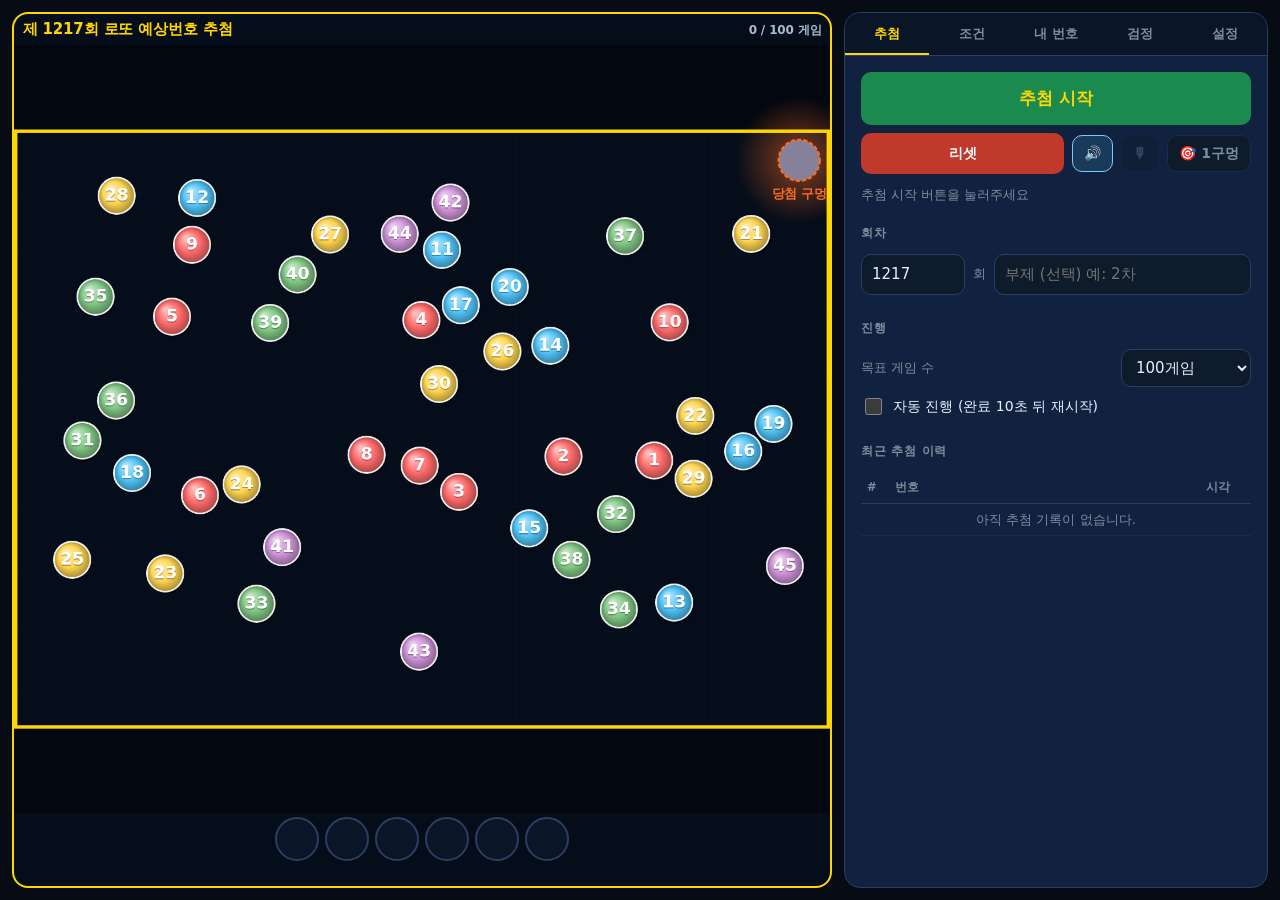
==== index.html @ 01e991e0 "Add files via upload" ====
<!DOCTYPE html>
<html lang="ko" data-theme="dark">
<head>
<meta charset="utf-8">
<meta name="viewport" content="width=device-width, initial-scale=1, viewport-fit=cover">
<meta name="color-scheme" content="dark light">
<meta name="description" content="물리 기반 로또 예상번호 추첨기 — 45개 공이 실제 충돌 물리로 움직이고, 구멍에 먼저 들어온 공이 당첨됩니다. 사전 확정도, 가중치도 없습니다.">
<title>로또 예상번호 추첨기</title>
<link rel="icon" href="data:image/svg+xml,<svg xmlns='http://www.w3.org/2000/svg' viewBox='0 0 100 100'><circle cx='50' cy='50' r='46' fill='%23FFD700'/><text y='72' x='50' text-anchor='middle' font-size='58' font-weight='bold' fill='%23112240'>7</text></svg>">
<style>/* ============================================================================
 * 07-styles.css — 디자인 토큰 + 레이아웃
 *
 * 구조: 무대(Stage) / 조정실(Booth)
 *   무대   — 시청자가 봐야 하는 전부. 회차 제목, 물리 캔버스, 번호 슬롯,
 *            발표 오버레이, 통계 오버레이. 이것만 있으면 방송이 성립한다.
 *   조정실 — 운영자만 필요한 전부. 버튼, 탭, 설정, 이력, 검정.
 *   방송 모드는 조정실을 숨기는 것 이상도 이하도 아니다. 그래서 OBS 캡처에
 *   조작 UI가 새어 나갈 구조적 여지가 없다.
 *
 * 무대 안쪽 치수는 --su(stage unit)에 비례한다. 1920 폭에서 --su=1이고,
 * 창이 줄면 같이 줄어 원본 FHD 비율이 그대로 유지된다. 다만 폰에서 글씨가
 * 읽을 수 없게 작아지지 않도록 하한을 둔다.
 * ========================================================================== */

/* ── 토큰 ───────────────────────────────────────────────────────────────── */
:root {
  color-scheme: dark;

  --bg-app: #060b14;
  --bg-stage: #050d1a;
  --bg-panel: #112240;
  --bg-panel-2: #0a1628;
  --bg-panel-3: #0a1020;
  --bg-overlay: #0a0f1e;
  --bg-input: #0d1b2a;
  --bg-btn: #1a3a5a;
  --bg-btn-hover: #24507a;

  --line: #2a3f5f;
  --line-soft: #1c2c44;

  --gold: #ffd700;
  --gold-dim: #c9a227;
  --blue: #7fc8ff;
  --cyan: #00d4ff;
  --green: #1b8a4e;
  --green-hi: #24b865;
  --red: #c0392b;
  --red-hi: #e74c3c;
  --orange: #ff9800;
  --violet: #b18cff;

  --text: #e9f0fa;
  --text-dim: #a9bccf;
  --text-mute: #7f8c9a;
  --on-accent: #05192c;

  --ball-1: #ff6b6b;   /* 1~10  */
  --ball-2: #4fc3f7;   /* 11~20 */
  --ball-3: #ffd54f;   /* 21~30 */
  --ball-4: #81c784;   /* 31~40 */
  --ball-5: #ce93d8;   /* 41~45 */

  --r-sm: 6px;
  --r-md: 10px;
  --r-lg: 16px;
  --r-pill: 999px;

  --sp-1: 4px;  --sp-2: 8px;  --sp-3: 12px;
  --sp-4: 16px; --sp-5: 24px; --sp-6: 32px;

  --shadow-1: 0 2px 8px rgba(0, 0, 0, .35);
  --shadow-2: 0 8px 28px rgba(0, 0, 0, .5);

  --ease: cubic-bezier(.22, .61, .36, 1);
  --dur-1: 120ms;
  --dur-2: 240ms;
  --dur-3: 420ms;

  --booth-w: 424px;
  --su: 1;              /* 무대 스케일 단위 — JS가 갱신 */
}

/* 밝은 테마 — 폰에서 낮에 보려면 필요하다. 무대는 어두운 채로 둔다
 * (공 색이 어두운 배경 전제로 골라져 있어서 밝게 깔면 대비가 무너진다). */
:root[data-theme="light"] {
  color-scheme: light;
  --bg-app: #eef2f8;
  --bg-panel: #ffffff;
  --bg-panel-2: #f4f7fb;
  --bg-panel-3: #eaeff6;
  --bg-input: #ffffff;
  --bg-btn: #e3ebf5;
  --bg-btn-hover: #d3e0ef;
  --line: #c6d3e2;
  --line-soft: #dde5ef;
  --gold: #a67c00;
  --blue: #1565c0;
  --cyan: #0277bd;
  --text: #16212e;
  --text-dim: #46586c;
  --text-mute: #6b7d90;
  --on-accent: #ffffff;
  --shadow-1: 0 2px 8px rgba(20, 40, 70, .10);
  --shadow-2: 0 10px 30px rgba(20, 40, 70, .16);
}

*, *::before, *::after { box-sizing: border-box; }

/* hidden 속성은 display:none을 "기본값"으로 줄 뿐이라, 클래스에 display를
 * 지정해 둔 요소(.row, .nums 등)에서는 조용히 무시된다.
 * 실제로 el.hidden = true 로 감춘 검색 상태줄과 발표 오버레이의 숫자 행이
 * 계속 보이는 버그가 여기서 나왔다. */
[hidden] { display: none !important; }

html, body {
  height: 100%;
  margin: 0;
  background: var(--bg-app);
  color: var(--text);
  font-family: "Pretendard Variable", Pretendard, -apple-system, BlinkMacSystemFont,
               "Malgun Gothic", "맑은 고딕", "Apple SD Gothic Neo", system-ui, sans-serif;
  font-size: 15px;
  line-height: 1.5;
  -webkit-text-size-adjust: 100%;
  overscroll-behavior: none;
}
body { overflow: hidden; }

button, input, select, textarea { font: inherit; color: inherit; }
button { cursor: pointer; border: 0; background: none; }
:where(button, [tabindex], input, select, a):focus-visible {
  outline: 2px solid var(--cyan);
  outline-offset: 2px;
  border-radius: var(--r-sm);
}

/* ══════════════════════════════════════════════════════════════════════════
 * 최상위 레이아웃
 * ════════════════════════════════════════════════════════════════════════ */
#app {
  display: grid;
  grid-template-columns: 1fr var(--booth-w);
  height: 100dvh;
  gap: var(--sp-3);
  padding: var(--sp-3);
}

/* ── 무대 ──────────────────────────────────────────────────────────────────
 * 무대는 밝은 테마에서도 어둡게 남는다. 공 색 5종이 어두운 배경을 전제로
 * 골라져 있어서, 밝은 바탕에 얹으면 노랑(#FFD54F)·하늘(#4FC3F7)이 날아간다.
 * 그래서 무대 안쪽에서 쓰는 토큰을 여기서 어두운 값으로 다시 못박는다.
 * (이걸 안 하면 밝은 테마에서 빈 슬롯이 어두운 무대 위의 흰 얼룩이 된다.) */
#stage {
  --bg-panel-2: #0a1628;
  --bg-overlay: #0a0f1e;
  --bg-input: #0d1b2a;
  --line: #2a3f5f;
  --line-soft: #1c2c44;
  --text: #e9f0fa;
  --text-dim: #a9bccf;
  --text-mute: #7f8c9a;
  --gold: #ffd700;
  --cyan: #00d4ff;
  --violet: #b18cff;
  --blue: #7fc8ff;
  --red-hi: #e74c3c;
  --orange: #ff9800;
  color: var(--text);

  position: relative;
  min-width: 0;
  min-height: 0;
  display: grid;
  place-items: center;
  background: var(--bg-stage);
  border: 2px solid var(--gold);
  border-radius: var(--r-lg);
  overflow: hidden;
  transition: border-color var(--dur-1) linear;
}
#stage.flash { border-color: #fff; }

.stage-inner {
  position: relative;
  width: 100%;
  height: 100%;
  min-width: 0;
  display: grid;
  grid-template-rows: auto minmax(0, 1fr) auto;
}
/* 그리드 아이템의 기본 min-width는 auto(= min-content)다. 그대로 두면
 * 줄바꿈이 막힌 헤더 한 줄이 열 전체를 무대 밖으로 밀어낸다 — 캔버스까지
 * 같이 끌려나간다. 여기 세 줄이 그 연쇄를 끊는다. */
.stage-inner > * { min-width: 0; }

.stage-head {
  display: flex;
  align-items: center;
  gap: calc(14px * var(--su));
  padding: calc(10px * var(--su)) calc(20px * var(--su));
  font-size: max(15px, calc(30px * var(--su)));
  font-weight: 800;
  color: var(--gold);
  letter-spacing: -.01em;
  z-index: 2;
  white-space: nowrap;
}
/* 제목이 두 줄로 접히면 무대 높이가 들쭉날쭉해지고 캔버스가 밀린다.
 * 좁으면 제목만 줄여서 자르고, 회차 카운터는 끝까지 지킨다. */
#stageTitle { min-width: 0; overflow: hidden; text-overflow: ellipsis; }
.stage-head .spacer { flex: 1; min-width: 0; }
.stage-head .counter {
  font-size: max(12px, calc(21px * var(--su)));
  color: var(--text-dim);
  font-weight: 700;
  font-variant-numeric: tabular-nums;
  flex: none;
}

/* 조건 필터가 켜져 있다는 사실은 무대 위에 항상 떠 있어야 한다.
 * 시청자가 "왜 저 번호만 나오지" 하고 의심할 여지를 남기면 안 된다. */
.filter-badge {
  display: none;
  align-items: center;
  gap: calc(7px * var(--su));
  padding: calc(4px * var(--su)) calc(12px * var(--su));
  border-radius: var(--r-pill);
  background: rgba(177, 140, 255, .16);
  border: 1px solid rgba(177, 140, 255, .5);
  color: var(--violet);
  font-size: max(11px, calc(16px * var(--su)));
  font-weight: 700;
  font-variant-numeric: tabular-nums;
  flex: none;          /* 좁아지면 제목이 줄어들지, 이 배지가 잘리면 안 된다 */
  white-space: nowrap;
}
#app[data-filter="on"] .filter-badge { display: inline-flex; }

/* 캔버스는 레이아웃에 영향을 주면 안 된다.
 * 렌더러가 style.width/height를 픽셀로 박기 때문에, 일반 흐름에 두면
 * 그리드 트랙이 캔버스 크기에 끌려가 무대 밖으로 삐져나간다
 * (그리드 아이템의 기본 min-width가 auto = min-content라서 줄어들지도 않는다).
 * absolute로 띄워서 트랙 크기 계산에서 완전히 빼놓는다. */
.field-wrap { position: relative; min-width: 0; min-height: 0; overflow: hidden; }
#field { position: absolute; inset: 0; display: block; }

/* ── 번호 슬롯 띠 ────────────────────────────────────────────────────────── */
.slot-strip {
  display: flex;
  flex-direction: column;
  align-items: center;
  gap: calc(6px * var(--su));
  padding: calc(10px * var(--su)) calc(16px * var(--su)) calc(14px * var(--su));
  z-index: 2;
}
.slots { display: flex; gap: max(6px, calc(14px * var(--su))); }

/* 무대에 비례하되 절대 하한을 둔다. calc() 만 쓰면 폰에서 25px까지 쪼그라들고,
 * 고정 px만 쓰면 FHD 방송에서 우표만 해진다. max()가 둘 다 해결한다. */
.slot {
  width: max(44px, calc(88px * var(--su)));
  height: max(44px, calc(88px * var(--su)));
  display: grid;
  place-items: center;
  border-radius: 50%;
  background: var(--bg-panel-2);
  border: max(2px, calc(3px * var(--su))) solid var(--line);
  color: var(--text-mute);
  font-size: max(20px, calc(38px * var(--su)));
  font-weight: 800;
  font-variant-numeric: tabular-nums;
  transition: transform var(--dur-2) var(--ease), border-color var(--dur-1) linear;
}
.slot.filled {
  color: #fff;
  border-color: rgba(255, 255, 255, .85);
  text-shadow: 0 1px 3px rgba(0, 0, 0, .5);
}
.slot.pop { animation: slot-pop var(--dur-3) var(--ease); }
@keyframes slot-pop {
  0%   { transform: scale(.4); opacity: 0; }
  55%  { transform: scale(1.14); opacity: 1; }
  100% { transform: scale(1); }
}

/* 조합 요약 — 폰에서는 이 한 줄이 캔버스보다 중요하다.
 * 조건을 어긴 항목은 빨갛게 뜬다. */
.comb-line {
  display: flex;
  flex-wrap: wrap;
  justify-content: center;
  gap: calc(6px * var(--su)) calc(16px * var(--su));
  font-size: max(12px, calc(18px * var(--su)));
  color: var(--text-dim);
  font-variant-numeric: tabular-nums;
  min-height: max(16px, calc(22px * var(--su)));
}
.comb-line b { color: var(--text); font-weight: 700; }
.comb-line .bad { color: var(--red-hi); }

/* ── 상태 줄 ─────────────────────────────────────────────────────────────── */
.stage-status {
  position: absolute;
  left: 50%;
  bottom: calc(100% + 8px);
  transform: translateX(-50%);
  white-space: nowrap;
  font-size: calc(15px * var(--su));
  color: var(--text-mute);
}

/* ══════════════════════════════════════════════════════════════════════════
 * 오버레이 (무대 위)
 * ════════════════════════════════════════════════════════════════════════ */
.overlay {
  position: absolute;
  inset: 0;
  display: grid;
  place-items: center;
  z-index: 10;
  background: rgba(5, 13, 26, .93);
  backdrop-filter: blur(3px);
  opacity: 0;
  visibility: hidden;
  transition: opacity var(--dur-2) var(--ease), visibility var(--dur-2);
}
.overlay.show { opacity: 1; visibility: visible; }

/* ── 번호 발표 ───────────────────────────────────────────────────────────── */
#reveal .box { text-align: center; }
#reveal .title {
  font-size: max(22px, calc(50px * var(--su)));
  font-weight: 800;
  color: var(--gold);
  margin-bottom: max(14px, calc(26px * var(--su)));
  letter-spacing: -.02em;
}
/* 좁은 무대에서는 한 줄에 6개가 안 들어간다. 그대로 두면 넘친 공이 잘려
 * 당첨 번호 하나가 화면에서 사라진다 — 방송에서는 치명적이다. 접어서 보여준다. */
#reveal .nums {
  display: flex;
  flex-wrap: wrap;
  gap: max(7px, calc(20px * var(--su)));
  justify-content: center;
  max-width: 100%;
}
#reveal .box { max-width: 96%; }
#reveal .n {
  width: max(52px, calc(130px * var(--su)));
  height: max(52px, calc(130px * var(--su)));
  border-radius: 50%;
  display: grid;
  place-items: center;
  font-size: max(24px, calc(58px * var(--su)));
  font-weight: 800;
  color: #fff;
  background: var(--bg-panel-2);
  border: calc(3px * var(--su)) solid var(--line-soft);
  opacity: 0;
  transform: scale(.3) rotate(-14deg);
  text-shadow: 0 2px 6px rgba(0, 0, 0, .55);
}
#reveal .n.in {
  animation: reveal-in 420ms var(--ease) forwards;
  border-color: rgba(255, 255, 255, .9);
}
@keyframes reveal-in {
  0%   { opacity: 0; transform: scale(.3) rotate(-14deg); }
  60%  { opacity: 1; transform: scale(1.16) rotate(3deg); }
  100% { opacity: 1; transform: scale(1) rotate(0); }
}
#reveal .ready {
  font-size: calc(40px * var(--su));
  font-weight: 800;
  color: #7f9ab5;
}

/* ── 통계 ────────────────────────────────────────────────────────────────── */
#statsOv .box {
  width: min(92%, calc(760px * var(--su) + 240px));
  max-height: 88%;
  overflow: auto;
  background: #0b1a2e;
  border: 2px solid var(--cyan);
  border-radius: var(--r-lg);
  padding: var(--sp-4);
}
#statsOv h3 {
  margin: 0 0 var(--sp-3);
  color: var(--cyan);
  font-size: calc(24px * var(--su));
  text-align: center;
}
.freq-row {
  display: grid;
  grid-template-columns: 2.4em 2.2em 1fr 3.2em;
  align-items: center;
  gap: var(--sp-2);
  padding: 2px 0;
  font-variant-numeric: tabular-nums;
  font-size: 13px;
}
.freq-row .rank { color: var(--text-mute); text-align: right; }
.freq-row .bar-wrap { background: rgba(255, 255, 255, .06); border-radius: var(--r-pill); height: 13px; }
.freq-row .bar { height: 100%; border-radius: var(--r-pill); min-width: 4px; }
.freq-row .cnt { text-align: right; color: var(--text-dim); }

.mini-ball {
  width: 2em; height: 2em;
  border-radius: 50%;
  display: grid; place-items: center;
  font-size: 11px; font-weight: 800; color: #06121f;
}

/* ── 카운트다운 ──────────────────────────────────────────────────────────── */
#countdown {
  position: absolute;
  top: calc(74px * var(--su));
  left: 50%;
  transform: translateX(-50%);
  padding: calc(6px * var(--su)) calc(20px * var(--su));
  border-radius: var(--r-pill);
  background: rgba(255, 152, 0, .14);
  border: 1px solid rgba(255, 152, 0, .5);
  color: var(--orange);
  font-size: calc(18px * var(--su));
  font-weight: 700;
  z-index: 12;
  display: none;
  font-variant-numeric: tabular-nums;
}
#countdown.show { display: block; }

/* ══════════════════════════════════════════════════════════════════════════
 * 조정실
 * ════════════════════════════════════════════════════════════════════════ */
#booth {
  display: grid;
  grid-template-rows: auto 1fr;
  min-height: 0;
  background: var(--bg-panel);
  border: 1px solid var(--line);
  border-radius: var(--r-lg);
  overflow: hidden;
}

.tabs {
  display: flex;
  border-bottom: 1px solid var(--line);
  background: var(--bg-panel-2);
}
.tab {
  flex: 1;
  padding: 11px 4px 9px;
  font-size: 13px;
  font-weight: 700;
  color: var(--text-mute);
  border-bottom: 2px solid transparent;
  transition: color var(--dur-1), border-color var(--dur-1), background var(--dur-1);
}
.tab:hover { color: var(--text-dim); background: rgba(255, 255, 255, .03); }
.tab[aria-selected="true"] { color: var(--gold); border-bottom-color: var(--gold); }

.panels { overflow-y: auto; overscroll-behavior: contain; padding: var(--sp-4); }
.panel { display: none; }
.panel.active { display: block; animation: fade-in var(--dur-2) var(--ease); }
@keyframes fade-in { from { opacity: 0; transform: translateY(4px); } to { opacity: 1; transform: none; } }

.group { margin-bottom: var(--sp-5); }
.group > h4 {
  margin: 0 0 var(--sp-3);
  font-size: 12px;
  font-weight: 800;
  letter-spacing: .06em;
  color: var(--text-mute);
  text-transform: uppercase;
}

.row { display: flex; align-items: center; gap: var(--sp-2); }
.row + .row { margin-top: var(--sp-2); }
.row .grow { flex: 1; min-width: 0; }
.stack { display: grid; gap: var(--sp-2); }

/* ── 컨트롤 ──────────────────────────────────────────────────────────────── */
.btn {
  display: inline-flex;
  align-items: center;
  justify-content: center;
  gap: 6px;
  padding: 9px 14px;
  border-radius: var(--r-md);
  background: var(--bg-btn);
  color: var(--blue);
  font-weight: 700;
  font-size: 14px;
  border: 1px solid transparent;
  transition: background var(--dur-1), color var(--dur-1), transform var(--dur-1);
}
.btn:hover:not(:disabled) { background: var(--bg-btn-hover); }
.btn:active:not(:disabled) { transform: translateY(1px); }
.btn:disabled { opacity: .42; cursor: not-allowed; }
.btn.primary { background: var(--green); color: var(--gold); font-size: 17px; padding: 13px 18px; }
.btn.primary:hover:not(:disabled) { background: var(--green-hi); }
.btn.danger { background: var(--red); color: #fff; }
.btn.danger:hover:not(:disabled) { background: var(--red-hi); }
.btn.ghost { background: transparent; border-color: var(--line); color: var(--text-dim); }
.btn.ghost:hover:not(:disabled) { background: rgba(255, 255, 255, .05); }
.btn.wide { width: 100%; }
.btn.sm { padding: 6px 10px; font-size: 13px; }

.toggle {
  padding: 7px 11px;
  border-radius: var(--r-md);
  background: var(--bg-input);
  color: var(--text-mute);
  border: 1px solid var(--line-soft);
  font-size: 14px;
  font-weight: 700;
  transition: all var(--dur-1);
}
.toggle[aria-pressed="true"] { background: var(--bg-btn); color: var(--blue); border-color: var(--blue); }
.toggle:disabled { opacity: .35; cursor: not-allowed; }

input[type="text"], input[type="number"], select {
  width: 100%;
  padding: 8px 10px;
  border-radius: var(--r-md);
  background: var(--bg-input);
  border: 1px solid var(--line);
  color: var(--text);
  font-variant-numeric: tabular-nums;
}
input:disabled, select:disabled { opacity: .5; }
label.check { display: flex; align-items: center; gap: 8px; cursor: pointer; font-size: 14px; }
label.check input { width: 17px; height: 17px; accent-color: var(--cyan); }
.hint { font-size: 12.5px; color: var(--text-mute); line-height: 1.45; margin-top: 6px; }
.hint.warn { color: var(--orange); }
.hint.error { color: var(--red-hi); }
.hint.ok { color: var(--green-hi); }

/* ── 번호 격자 (제외수/고정수 선택) ──────────────────────────────────────── */
.num-grid {
  display: grid;
  grid-template-columns: repeat(9, 1fr);
  gap: 4px;
}
.num-grid button {
  aspect-ratio: 1;
  border-radius: 50%;
  background: var(--bg-input);
  border: 1px solid var(--line-soft);
  color: var(--text-dim);
  font-size: 12.5px;
  font-weight: 700;
  font-variant-numeric: tabular-nums;
  transition: all var(--dur-1);
}
.num-grid button:hover { border-color: var(--blue); }
.num-grid button[data-pick="include"] { background: var(--green); color: #fff; border-color: var(--green-hi); }
.num-grid button[data-pick="exclude"] { background: var(--red); color: #fff; border-color: var(--red-hi); text-decoration: line-through; }

/* ── 표 ──────────────────────────────────────────────────────────────────── */
.tbl { width: 100%; border-collapse: collapse; font-size: 13px; font-variant-numeric: tabular-nums; }
.tbl th {
  text-align: left;
  padding: 7px 6px;
  color: var(--text-mute);
  font-size: 11.5px;
  font-weight: 700;
  border-bottom: 1px solid var(--line);
  position: sticky; top: 0;
  background: var(--bg-panel);
}
.tbl td { padding: 6px; border-bottom: 1px solid var(--line-soft); }
.tbl tr:hover td { background: rgba(255, 255, 255, .03); }
.nums-cell { display: flex; gap: 3px; flex-wrap: wrap; }
.chip {
  display: inline-grid; place-items: center;
  width: 23px; height: 23px;
  border-radius: 50%;
  font-size: 11px; font-weight: 800;
  color: #06121f;
}
.chip.miss { opacity: .3; }
.chip.hit { box-shadow: 0 0 0 2px var(--gold); }
.chip.bonus { box-shadow: 0 0 0 2px var(--violet); }

.rank-tag {
  display: inline-block;
  padding: 1px 7px;
  border-radius: var(--r-pill);
  font-size: 11.5px;
  font-weight: 800;
}
.rank-1 { background: var(--gold); color: #2a1d00; }
.rank-2 { background: #c0c8d4; color: #1b232e; }
.rank-3 { background: #cd7f32; color: #2a1500; }
.rank-4, .rank-5 { background: var(--bg-btn); color: var(--blue); }
.rank-0 { background: transparent; color: var(--text-mute); }

.empty { padding: var(--sp-6) var(--sp-3); text-align: center; color: var(--text-mute); font-size: 13px; }

/* ── 검정 리포트 ─────────────────────────────────────────────────────────── */
.test-card {
  background: var(--bg-panel-2);
  border: 1px solid var(--line);
  border-radius: var(--r-md);
  padding: var(--sp-3);
  margin-bottom: var(--sp-3);
}
.test-card h5 { margin: 0 0 6px; font-size: 14px; color: var(--text); }
.test-verdict { font-size: 13.5px; font-weight: 700; margin: 6px 0; }
.test-verdict.ok { color: var(--green-hi); }
.test-verdict.weak { color: var(--orange); }
.test-verdict.strong, .test-verdict.severe { color: var(--red-hi); }
.kv { display: grid; grid-template-columns: auto 1fr; gap: 2px var(--sp-3); font-size: 12.5px; font-variant-numeric: tabular-nums; }
.kv dt { color: var(--text-mute); }
.kv dd { margin: 0; color: var(--text-dim); }

.zbars { display: grid; grid-template-columns: repeat(45, 1fr); gap: 1px; height: 74px; align-items: center; margin-top: var(--sp-2); }
.zbar { position: relative; height: 100%; }
.zbar i {
  position: absolute; left: 0; right: 0;
  background: var(--blue);
  border-radius: 1px;
}
.zbar.hot i { background: var(--red-hi); }

.progress { height: 7px; border-radius: var(--r-pill); background: var(--bg-input); overflow: hidden; }
.progress i { display: block; height: 100%; background: var(--cyan); transition: width 180ms linear; }

/* ══════════════════════════════════════════════════════════════════════════
 * 방송 모드 — 조정실을 통째로 걷어낸다
 * ════════════════════════════════════════════════════════════════════════ */
#app[data-mode="broadcast"] { grid-template-columns: 1fr; padding: 0; gap: 0; }
#app[data-mode="broadcast"] #booth,
#app[data-mode="broadcast"] .bottom-bar { display: none; }
#app[data-mode="broadcast"] #stage { border: 0; border-radius: 0; }
#app[data-mode="broadcast"] .stage-status { display: none; }
#app[data-mode="broadcast"] { cursor: none; }
#app[data-mode="broadcast"][data-transparent="1"],
#app[data-mode="broadcast"][data-transparent="1"] #stage,
#app[data-mode="broadcast"][data-transparent="1"] body { background: transparent; }

.exit-hint {
  position: fixed;
  right: 12px; bottom: 12px;
  padding: 5px 11px;
  border-radius: var(--r-pill);
  background: rgba(0, 0, 0, .55);
  color: var(--text-mute);
  font-size: 12px;
  opacity: 0;
  transition: opacity var(--dur-2);
  pointer-events: none;
  z-index: 50;
}
#app[data-mode="broadcast"]:hover .exit-hint { opacity: 1; }

/* 소리 잠금 안내 — 브라우저 자동재생 정책 때문에 첫 제스처 전엔 소리가 안 난다.
 * 방송 화면 위에 큰 안내를 띄우면 그게 그대로 송출되므로 조용한 배지로 둔다. */
.audio-lock {
  position: fixed;
  left: 50%; bottom: 16px;
  transform: translateX(-50%);
  display: none;
  align-items: center;
  gap: 8px;
  padding: 8px 15px;
  border-radius: var(--r-pill);
  background: rgba(255, 152, 0, .16);
  border: 1px solid rgba(255, 152, 0, .55);
  color: var(--orange);
  font-size: 13px;
  font-weight: 700;
  z-index: 60;
  cursor: pointer;
}
.audio-lock.show { display: inline-flex; }

/* ══════════════════════════════════════════════════════════════════════════
 * 반응형
 * ════════════════════════════════════════════════════════════════════════ */
.bottom-bar { display: none; }

@media (max-width: 1180px) { :root { --booth-w: 360px; } }

/* 태블릿·세로 — 무대를 위에, 조정실을 아래에 */
@media (max-width: 900px), (orientation: portrait) and (max-width: 1100px) {
  #app {
    grid-template-columns: 1fr;
    grid-template-rows: auto minmax(0, 1fr);
    padding: 0;
    gap: 0;
  }
  /* 무대 높이를 화면 비율이 아니라 뷰포트 높이로 잡는다.
   * aspect-ratio로 잡으면 무대(16:10)와 필드(1430:1050 = 1.36:1)의 비율 차이만큼
   * 캔버스 좌우에 검은 띠가 크게 남는다. 높이를 정해 두면 조정실이 가져갈 공간도
   * 예측 가능해지고, 캔버스는 남은 자리에 알아서 맞춰 들어간다. */
  #stage {
    border: 0;
    border-bottom: 2px solid var(--gold);
    border-radius: 0;
    width: 100%;
    height: clamp(200px, 46dvh, 480px);
  }
  #booth { border: 0; border-radius: 0; grid-template-rows: 1fr auto; }
  .tabs { order: 2; border-bottom: 0; border-top: 1px solid var(--line); padding-bottom: env(safe-area-inset-bottom); }
  .panels { order: 1; padding: var(--sp-3); }
  .tab { padding: 12px 4px; font-size: 12px; }
  .stage-status { display: none; }
}

/* 폰 세로 — 슬롯이 작아지지 않게 --su 하한을 별도로 준다 */
/* 크기는 위에서 max()로 이미 하한이 걸려 있다. 여기서는 간격만 손본다. */
@media (max-width: 560px) {
  .stage-head { padding: 7px 11px; gap: 8px; }
  .filter-badge { padding: 2px 8px; }
  #reveal .nums { gap: 7px; }
  .num-grid { gap: 3px; }
}

@media (prefers-reduced-motion: reduce) {
  *, *::before, *::after {
    animation-duration: .01ms !important;
    transition-duration: .01ms !important;
  }
}

/* 인쇄 — 내 번호를 종이로 들고 판매점에 가는 사람이 있다 */
@media print {
  #stage, .tabs, .bottom-bar, .btn, .audio-lock { display: none !important; }
  #app { display: block; height: auto; padding: 0; }
  #booth { border: 0; }
  .panels { overflow: visible; }
  body { background: #fff; color: #000; overflow: visible; }
}
</style>
</head>
<body>

<div id="app" data-mode="normal" data-filter="off">

  <!-- ═══════════════ 무대 — 시청자가 봐야 하는 전부 ═══════════════ -->
  <div id="stage">
    <div class="stage-inner">

      <header class="stage-head">
        <span id="stageTitle">제 1217회 로또 예상번호 추첨</span>
        <span class="filter-badge"><span aria-hidden="true">⚗</span><span id="filterDiscard">조건 추첨</span></span>
        <span class="spacer"></span>
        <span class="counter" id="counter">0 / 100 게임</span>
      </header>

      <div class="field-wrap" id="fieldWrap">
        <canvas id="field" aria-label="로또 공 추첨 화면"></canvas>

        <div id="countdown" role="status"></div>

        <!-- 번호 발표 -->
        <div class="overlay" id="reveal" role="dialog" aria-live="polite" aria-label="당첨 번호 발표">
          <div class="box">
            <div class="title" id="revealTitle">당첨 번호</div>
            <div class="nums" id="revealNums"></div>
            <div class="ready" id="revealReady" hidden>준비중…</div>
          </div>
        </div>

        <!-- 누적 통계 -->
        <div class="overlay" id="statsOv" role="dialog" aria-label="누적 통계">
          <div class="box">
            <h3 id="statsTitle"></h3>
            <div id="statsBody"></div>
          </div>
        </div>
      </div>

      <div class="slot-strip">
        <div class="slots" id="slots" role="list" aria-label="이번 게임 당첨 번호"></div>
        <div class="comb-line" id="combLine"></div>
      </div>

    </div>
    <div class="exit-hint">B 또는 Esc — 방송 모드 종료</div>
  </div>

  <!-- ═══════════════ 조정실 — 운영자만 보는 전부 ═══════════════ -->
  <aside id="booth">
    <nav class="tabs" role="tablist">
      <button class="tab" role="tab" data-panel="draw"   aria-selected="true">추첨</button>
      <button class="tab" role="tab" data-panel="filter" aria-selected="false">조건</button>
      <button class="tab" role="tab" data-panel="mine"   aria-selected="false">내 번호</button>
      <button class="tab" role="tab" data-panel="test"   aria-selected="false">검정</button>
      <button class="tab" role="tab" data-panel="setup"  aria-selected="false">설정</button>
    </nav>

    <div class="panels">

      <!-- ── 추첨 ─────────────────────────────────────────────── -->
      <section class="panel active" id="panel-draw" role="tabpanel">
        <div class="stack">
          <button class="btn primary wide" id="startBtn">추첨 시작</button>
          <div class="row">
            <button class="btn danger grow" id="resetBtn">리셋</button>
            <button class="toggle" id="soundBtn" aria-pressed="true" title="소리 (S)">🔊</button>
            <button class="toggle" id="ttsBtn" aria-pressed="false" title="음성안내 (T)">🎙</button>
            <button class="toggle" id="holeBtn" title="구멍 개수 1→2→4 (H)">🎯 1구멍</button>
          </div>
        </div>

        <div class="row" id="searchBox" hidden style="margin-top:12px">
          <span class="hint grow" style="margin:0">조건에 맞는 추첨 찾는 중 — <b id="searchTried">0</b>판 확인</span>
          <button class="btn sm ghost" id="searchCancel">취소</button>
        </div>
        <p class="hint warn" id="searchNote" hidden>워커를 쓸 수 없어 한 스레드로 탐색합니다 — 느립니다. 웹에 올려서 열면 빨라집니다.</p>

        <p class="hint" id="status" style="margin-top:12px">추첨 시작 버튼을 눌러주세요</p>

        <div class="group" style="margin-top:20px">
          <h4>회차</h4>
          <div class="row">
            <input type="number" id="roundInput" min="1" max="99999" style="width:104px" aria-label="회차 번호">
            <span class="hint" style="margin:0">회</span>
            <input type="text" id="suffixInput" class="grow" maxlength="20" placeholder="부제 (선택) 예: 2차" aria-label="회차 부제">
          </div>
        </div>

        <div class="group">
          <h4>진행</h4>
          <div class="row">
            <span class="hint grow" style="margin:0">목표 게임 수</span>
            <select id="maxGames" style="width:130px" aria-label="목표 게임 수"></select>
          </div>
          <div class="row">
            <label class="check"><input type="checkbox" id="autoPlay"> 자동 진행 (완료 10초 뒤 재시작)</label>
          </div>
        </div>

        <div class="group">
          <h4>최근 추첨 이력</h4>
          <table class="tbl">
            <thead><tr><th style="width:2.4em">#</th><th>번호</th><th style="width:4.4em">시각</th></tr></thead>
            <tbody id="histBody"></tbody>
          </table>
        </div>
      </section>

      <!-- ── 조건 ─────────────────────────────────────────────── -->
      <section class="panel" id="panel-filter" role="tabpanel">
        <label class="check" style="margin-bottom:10px">
          <input type="checkbox" id="filterOn"> <b>조건 필터 사용</b>
        </label>
        <p class="hint">
          물리는 손대지 않습니다. 조건에 맞지 않는 <b>판 전체</b>를 버리고 다시 굴릴 뿐입니다.
          그래서 <b>조건을 통과하는 모든 조합은 서로 완전히 동등합니다.</b>
          화면에서 도는 물리가 실제로 그 번호를 만들어내며, 몇 판을 버렸는지도 무대 위에 그대로 표시됩니다.
        </p>
        <p class="hint warn">
          다만 조건을 걸면 <b>번호별 확률은 달라집니다.</b> 7번을 제외하면 7번이 나올 확률은
          0이 되고, 합계를 200 이상으로 묶으면 큰 번호가 훨씬 자주 나옵니다. 당연한 일이지만,
          "조건을 걸어도 확률은 똑같다"는 말은 사실이 아니므로 여기 적어 둡니다.
          번호별 확률을 건드리고 싶지 않다면 이 기능을 끄고 쓰세요.
        </p>

        <div class="group" style="margin-top:18px">
          <h4>번호 지정 — 눌러서 고정 → 제외 → 해제</h4>
          <div class="num-grid" id="numGrid"></div>
          <p class="hint"><span style="color:var(--green-hi)">■</span> 고정수(반드시 포함) ·
             <span style="color:var(--red-hi)">■</span> 제외수(절대 제외)</p>
        </div>

        <div class="group">
          <h4>홀짝 비율</h4>
          <div class="row">
            <span class="hint" style="margin:0">홀수</span>
            <input type="number" id="oddMin" min="0" max="6" style="width:66px" aria-label="홀수 최소">
            <span class="hint" style="margin:0">~</span>
            <input type="number" id="oddMax" min="0" max="6" style="width:66px" aria-label="홀수 최대">
            <span class="hint grow" style="margin:0">개</span>
          </div>
        </div>

        <div class="group">
          <h4>번호 합계 (이론상 21 ~ 255)</h4>
          <div class="row">
            <input type="number" id="sumMin" min="21" max="255" style="width:82px" aria-label="합계 최소">
            <span class="hint" style="margin:0">~</span>
            <input type="number" id="sumMax" min="21" max="255" style="width:82px" aria-label="합계 최대">
            <span class="hint grow" style="margin:0">실제 당첨은 대체로 100~175</span>
          </div>
        </div>

        <div class="group">
          <h4>연속 번호 · 구간 쏠림</h4>
          <div class="row">
            <span class="hint grow" style="margin:0">연속 번호 최대 길이</span>
            <input type="number" id="maxRun" min="1" max="6" style="width:66px" aria-label="연속 최대">
          </div>
          <div class="row">
            <span class="hint grow" style="margin:0">한 구간(10개 단위) 최대 개수 <small style="opacity:.7">(2 미만 불가)</small></span>
            <input type="number" id="bandMax" min="2" max="6" style="width:66px" aria-label="구간 최대">
          </div>
        </div>

        <div class="group">
          <h4>직전 회차와 중복</h4>
          <div class="row">
            <span class="hint grow" style="margin:0">최대 중복 개수</span>
            <input type="number" id="prevOverlapMax" min="0" max="6" style="width:66px" aria-label="중복 최대">
          </div>
          <div class="row">
            <input type="text" id="prevNumbers" class="grow" placeholder="직전 회차 번호 6개 (예: 3, 12, 20, 28, 33, 41)" aria-label="직전 회차 번호">
            <button class="btn sm ghost" id="usePrevWinning">불러오기</button>
          </div>
        </div>

        <p class="hint" id="filterHint"></p>
        <div id="filterCulprits" hidden></div>
        <button class="btn ghost wide" id="filterClear" style="margin-top:12px">조건 모두 지우기</button>
      </section>

      <!-- ── 내 번호 ──────────────────────────────────────────── -->
      <section class="panel" id="panel-mine" role="tabpanel">
        <div class="group">
          <h4>실제 당첨번호 입력</h4>
          <div class="row">
            <input type="number" id="winRound" min="1" max="99999" style="width:104px" aria-label="회차">
            <span class="hint" style="margin:0">회</span>
            <input type="text" id="winNums" class="grow" placeholder="당첨번호 6개" aria-label="당첨번호 6개">
          </div>
          <div class="row">
            <span class="hint" style="margin:0">보너스</span>
            <input type="number" id="winBonus" min="1" max="45" style="width:78px" aria-label="보너스 번호">
            <button class="btn grow" id="winSave">저장하고 대조</button>
          </div>
          <p class="hint" id="winHint">동행복권 사이트는 외부에서 직접 조회할 수 없어 직접 입력합니다. 저장하면 그 회차의 모든 기록을 자동으로 대조합니다.</p>
        </div>

        <div class="group">
          <h4>저장된 추첨</h4>
          <select id="mySessionSel" aria-label="추첨 회차 선택"></select>
          <div id="mySummary" style="margin-top:10px"></div>
        </div>

        <table class="tbl">
          <thead><tr><th style="width:2.4em">#</th><th>번호</th><th style="width:5.2em">결과</th></tr></thead>
          <tbody id="myBody"></tbody>
        </table>
      </section>

      <!-- ── 검정 ─────────────────────────────────────────────── -->
      <section class="panel" id="panel-test" role="tabpanel">
        <p class="hint">
          이 앱의 물리를 백그라운드에서 수천 판 돌려, 45개 번호와 구멍이 정말 고르게
          나오는지 카이제곱으로 검정합니다. 화면 추첨과 <b>완전히 같은 코드</b>를 씁니다.
        </p>

        <div class="group" style="margin-top:16px">
          <div class="row">
            <span class="hint grow" style="margin:0">표본 게임 수</span>
            <select id="testN" style="width:120px" aria-label="표본 수">
              <option value="225">225게임 (검정 최소)</option>
              <option value="500">500게임</option>
              <option value="1000">1,000게임</option>
              <option value="2000" selected>2,000게임</option>
              <option value="5000">5,000게임</option>
              <option value="20000">20,000게임</option>
            </select>
          </div>
          <div class="row">
            <span class="hint grow" style="margin:0">구멍 개수</span>
            <select id="testHoles" style="width:120px" aria-label="구멍 개수">
              <option value="1">1구멍</option>
              <option value="2">2구멍</option>
              <option value="4" selected>4구멍</option>
            </select>
          </div>
          <p class="hint" id="testEta"></p>
          <div class="row">
            <button class="btn primary grow" id="testRun">검정 실행</button>
            <button class="btn ghost" id="testStop" disabled>중단</button>
          </div>
        </div>

        <div id="testProgress" hidden>
          <div class="progress"><i id="testBar" style="width:0%"></i></div>
          <p class="hint" id="testProgressText"></p>
          <p class="hint warn" id="testNote" hidden>워커를 쓸 수 없어 한 스레드로 돌립니다 — 결과는 같지만 느립니다.</p>
        </div>

        <div id="testReport"></div>
      </section>

      <!-- ── 설정 ─────────────────────────────────────────────── -->
      <section class="panel" id="panel-setup" role="tabpanel">
        <div class="group">
          <h4>화면</h4>
          <div class="row">
            <span class="hint grow" style="margin:0">테마</span>
            <button class="btn sm" id="themeBtn">밝게 / 어둡게</button>
          </div>
          <label class="check" style="margin-top:8px"><input type="checkbox" id="smoothRender"> 부드러운 렌더링 (물리 28ms 사이를 보간)</label>
          <label class="check" style="margin-top:8px"><input type="checkbox" id="reduceMotion"> 장식 효과 끄기 (저사양·멀미 대응)</label>
          <p class="hint">물리는 어떤 설정에서도 28ms 고정 스텝으로 돕니다. 화면 주사율이 달라도 추첨 결과의 분포는 바뀌지 않습니다.</p>
        </div>

        <div class="group">
          <h4>음성안내</h4>
          <div class="row">
            <span class="hint grow" style="margin:0">읽어주는 시점</span>
            <select id="speakOn" style="width:170px" aria-label="음성안내 시점">
              <option value="both">공 나올 때 + 발표 때</option>
              <option value="capture">공 나올 때만</option>
              <option value="reveal">발표 때만</option>
            </select>
          </div>
          <p class="hint">원본은 두 번 읽습니다 — 공이 구멍에 들어갈 때 한 번, 발표 오버레이에서 또 한 번. 방송에서는 의도된 반복이지만 혼자 볼 때는 성가실 수 있습니다.</p>
          <p class="hint" id="ttsInfo"></p>
        </div>

        <div class="group">
          <h4>방송 모드 (OBS)</h4>
          <p class="hint">
            조정실을 숨기고 무대만 남깁니다. 아래 링크를 OBS의 <b>브라우저 소스</b> URL에 넣으세요.
            <b>B</b> 키로 언제든 켜고 끌 수 있습니다.
          </p>
          <label class="check" style="margin-top:8px"><input type="checkbox" id="linkAuto"> 자동 진행 켜기</label>
          <label class="check" style="margin-top:6px"><input type="checkbox" id="linkAutostart"> 열리자마자 추첨 시작</label>
          <label class="check" style="margin-top:6px"><input type="checkbox" id="linkTransparent"> 배경 투명 (오버레이 합성용)</label>
          <div class="row" style="margin-top:10px">
            <button class="btn grow" id="buildLink">링크 만들기</button>
            <button class="btn ghost" id="copyLink">복사</button>
          </div>
          <input type="text" id="linkOut" readonly style="margin-top:8px" placeholder="여기에 링크가 생성됩니다" aria-label="방송 링크">
          <p class="hint">
            OBS 브라우저 소스는 기본적으로 소리를 막습니다. 소스 속성에서
            <b>“페이지가 보이지 않을 때 소스 종료”</b>를 끄고, 장면을 한 번 클릭해 주세요.
            음성안내는 OBS 내장 브라우저에 한국어 음성이 없으면 자동으로 꺼집니다.
          </p>
        </div>

        <div class="group">
          <h4>데이터</h4>
          <div class="row">
            <button class="btn grow" id="expTxt">.txt 내보내기</button>
            <button class="btn grow" id="expCsv">.csv 내보내기</button>
          </div>
          <div class="row">
            <button class="btn grow" id="expBackup">전체 백업 (.json)</button>
            <label class="btn ghost grow" style="text-align:center">
              백업 가져오기<input type="file" id="impBackup" accept="application/json,.json" hidden>
            </label>
          </div>
          <p class="hint" id="dataHint">기록은 이 브라우저에만 저장됩니다. 방문 기록을 지우면 함께 사라지니 가끔 백업해 두세요.</p>
          <button class="btn danger wide" id="clearAll" style="margin-top:10px">기록 전체 삭제</button>
        </div>

        <div class="group">
          <h4>단축키</h4>
          <dl class="kv">
            <dt>Space</dt><dd>추첨 시작</dd>
            <dt>R</dt><dd>리셋</dd>
            <dt>S</dt><dd>소리 켜기/끄기</dd>
            <dt>T</dt><dd>음성안내 켜기/끄기</dd>
            <dt>H</dt><dd>구멍 개수 1 → 2 → 4</dd>
            <dt>B / Esc</dt><dd>방송 모드</dd>
          </dl>
        </div>

        <div class="group">
          <h4>순수성 선언</h4>
          <p class="hint">
            이 프로그램은 그 누구도 — 만든 사람도, 보는 사람도 — 추첨 결과를 미리 알 수 없도록
            설계되었습니다. 사전 당첨 번호 확정 없음, 특정 공 유도 없음, 숨겨진 가중치 없음.
            45개 공은 동일한 물리 법칙 아래 움직이고, 구멍에 먼저 들어온 공이 당첨됩니다.
            난수 시드는 추첨을 시작하는 순간 <code>crypto.getRandomValues</code>로 뽑습니다.
            의심스러우면 <b>[검정]</b> 탭에서 직접 수천 판을 돌려 확인해 보세요.
          </p>
          <p class="hint" style="opacity:.7">
            원본 데스크톱판의 물리 엔진을 그대로 옮겼습니다.
            이 앱은 실제 로또 당첨을 예측하지 않습니다 — 재미로만 쓰세요.
          </p>
          <p class="hint" id="versionInfo" style="opacity:.6"></p>
        </div>
      </section>

    </div>
  </aside>
</div>

<button class="audio-lock" id="audioLock">🔇 소리가 잠겨 있습니다 — 눌러서 켜기</button>

<dialog id="helpDlg" style="background:var(--bg-panel);color:var(--text);border:1px solid var(--line);border-radius:16px;padding:20px;max-width:420px">
  <h3 style="margin-top:0">단축키</h3>
  <dl class="kv">
    <dt>Space</dt><dd>추첨 시작</dd><dt>R</dt><dd>리셋</dd>
    <dt>S</dt><dd>소리</dd><dt>T</dt><dd>음성안내</dd>
    <dt>H</dt><dd>구멍 1→2→4</dd><dt>B / Esc</dt><dd>방송 모드</dd>
  </dl>
  <form method="dialog"><button class="btn wide" style="margin-top:12px">닫기</button></form>
</dialog>

<!-- ════════════════════════════════════════════════════════════════════════
     물리·필터·검정 코드는 이 파일 안에 정확히 한 벌만 존재한다.
     메인 스레드는 이 <script>를 그대로 실행하고, 워커는 같은 텍스트를
     Blob으로 만들어 실행한다. 그래서 "화면에서 도는 물리"와 "공정성 검정이
     채점한 물리"가 같은 코드라는 사실이 구조로 보장된다.
     ═══════════════════════════════════════════════════════════════════ -->
<script id="core-src">
/* ════════════════════════════════════════════════════════════════════════
 * 01-physics.js
 * ════════════════════════════════════════════════════════════════════════ */
/* ============================================================================
 * 01-physics.js — 물리 엔진 (원본 LottoEngine 1:1 포팅)
 *
 * 원본: 로또추첨기FHD_v1_9_11.py  ·  LottoEngine / Ball / _SpatialGrid
 *
 * 순수성 선언 (원본 헤더에서 계승)
 *   · 사전 당첨 번호 확정 없음
 *   · 특정 공 유도·조작 없음
 *   · 숨겨진 가중치·편향 없음
 *   45개 공은 동일한 물리 법칙 아래 움직이고, 구멍에 먼저 들어온 공이 당첨된다.
 *
 * DOM·브라우저 API를 일절 참조하지 않는다 → Web Worker에서 그대로 실행 가능
 * (공정성 셀프테스트가 이 파일을 헤드리스로 돌린다).
 * ========================================================================== */
'use strict';

/* ── 화면 크기 / 물리 상수 ────────────────────────────────────────────────
 * 원본과 동일한 좌표계를 유지한다. 캔버스는 CSS로 스케일만 하고,
 * 물리 좌표는 언제나 1430 x 1050 논리 픽셀 위에서 계산된다.
 * → 화면 크기가 달라져도 추첨 결과 분포가 흔들리지 않는다. */
const STAGE_W = 1430;
const STAGE_H = 1050;

const BALL_R = 32;
const HOLE_R = 36;
const MAGNET_RANGE = 230;
const MAGNET_STRENGTH = 0.18;
const ACCEL_INTERVAL_MS = 8000;
const ACCEL_RATE = 1.06;
const MAX_SPEED = 26;

/* 공간 분할 그리드 셀 크기: BALL_R * 4 = 128px (공 지름의 2배)
 * 같은 셀 + 인접 8셀만 검사하면 모든 충돌 후보가 포함된다. */
const CELL_SIZE = BALL_R * 4;

/* 반발계수 (Coefficient of Restitution) */
const RESTITUTION_BALL = 0.95;
const RESTITUTION_WALL = 0.90;

/* 접선 마찰계수 (쿨롱 마찰 간략화) */
const FRICTION_TANGENT = 0.01;

/* 목표속도 추적 — 시간이 갈수록 확실히 빨라지는 구조 */
const TARGET_SPEED_INIT = 10.0;
const TARGET_SPEED_MAX = MAX_SPEED;
const SPEED_PUSH = 0.12;

/* 물리 한 틱의 길이. 원본 FRAME_MS=28 (~35.7Hz).
 * 브라우저는 60/120Hz로 그리지만 물리는 반드시 이 고정 스텝으로 돌린다.
 * (프레임당 상수인 MAGNET_STRENGTH·SPEED_PUSH가 화면 주사율에 휘둘리면
 *  추첨 속도와 분포가 기기마다 달라진다.) */
const PHYSICS_STEP_MS = 28;

/* 구멍 좌표 — 인덱스: 0=좌상, 1=우상, 2=좌하, 3=우하 */
const HOLE_CENTERS_4 = [
  [HOLE_R + 18, HOLE_R + 18],
  [STAGE_W - HOLE_R - 18, HOLE_R + 18],
  [HOLE_R + 18, STAGE_H - HOLE_R - 18],
  [STAGE_W - HOLE_R - 18, STAGE_H - HOLE_R - 18],
];
const HOLE_LABELS = ['좌상', '우상', '좌하', '우하'];

/* 구멍 개수별 활성 인덱스 — 원본 apply_hole_count_visual과 동일 매핑 */
const HOLE_INDICES = {
  1: [1],           // 우상 (원본 기본 위치)
  2: [1, 2],        // 우상 + 좌하 — 화면 중심 기준 180° 회전 대칭
  4: [0, 1, 2, 3],
};

/* 번호대별 공 색상 */
function ballColor(n) {
  if (n <= 10) return '#FF6B6B';
  if (n <= 20) return '#4FC3F7';
  if (n <= 30) return '#FFD54F';
  if (n <= 40) return '#81C784';
  return '#CE93D8';
}

/* ── 난수원 ────────────────────────────────────────────────────────────────
 * 원본은 파이썬 메르센 트위스터를 썼다. 여기서는 시드를 명시적으로 다루는
 * PRNG를 쓴다 — 이유는 두 가지다.
 *   ① 실제 추첨: 시드를 crypto.getRandomValues로 뽑는다. 브라우저 Math.random
 *      보다 출처가 분명하고, 추첨 직전까지 아무도 시드를 모른다.
 *   ② 셀프테스트: 시드를 고정하면 같은 결과를 재현할 수 있다. 재현 불가능한
 *      공정성 검증은 검증이 아니다.
 * 알고리즘은 xoshiro128** — 주기 2^128-1, 통계 검정 통과, 정수 연산만 사용. */
function makeRng(seed) {
  let s0, s1, s2, s3;

  if (seed === undefined || seed === null) {
    const buf = new Uint32Array(4);
    if (typeof crypto !== 'undefined' && crypto.getRandomValues) {
      crypto.getRandomValues(buf);
    } else {
      // crypto가 없는 극단적 환경 폴백 (실사용 경로 아님)
      for (let i = 0; i < 4; i++) buf[i] = (Math.random() * 0x100000000) >>> 0;
    }
    [s0, s1, s2, s3] = buf;
  } else {
    // 32비트 시드 하나를 splitmix32로 128비트 상태로 펼친다.
    let x = seed >>> 0;
    const next = () => {
      x = (x + 0x9e3779b9) >>> 0;
      let z = x;
      z = Math.imul(z ^ (z >>> 16), 0x21f0aaad) >>> 0;
      z = Math.imul(z ^ (z >>> 15), 0x735a2d97) >>> 0;
      return (z ^ (z >>> 15)) >>> 0;
    };
    s0 = next(); s1 = next(); s2 = next(); s3 = next();
  }
  // 전부 0인 상태는 고정점이라 절대 벗어나지 못한다 — 방어.
  if ((s0 | s1 | s2 | s3) === 0) s0 = 0x9e3779b9;

  const rotl = (x, k) => ((x << k) | (x >>> (32 - k))) >>> 0;

  function nextUint32() {
    const result = (Math.imul(rotl(Math.imul(s1, 5) >>> 0, 7) >>> 0, 9)) >>> 0;
    const t = (s1 << 9) >>> 0;
    s2 = (s2 ^ s0) >>> 0;
    s3 = (s3 ^ s1) >>> 0;
    s1 = (s1 ^ s2) >>> 0;
    s0 = (s0 ^ s3) >>> 0;
    s2 = (s2 ^ t) >>> 0;
    s3 = rotl(s3, 11);
    return result;
  }

  /* [0, 1) 균등 — 상위 24비트만 써서 부동소수점 편향을 피한다. */
  const random = () => (nextUint32() >>> 8) / 16777216;

  /* [lo, hi] 정수 균등 (파이썬 randint와 동일하게 양끝 포함).
   * 나머지 연산 편향을 제거하기 위해 거부 샘플링을 쓴다. */
  function randint(lo, hi) {
    const range = hi - lo + 1;
    if (range <= 0) return lo;
    const limit = Math.floor(0x100000000 / range) * range;
    let v;
    do { v = nextUint32(); } while (v >= limit);
    return lo + (v % range);
  }

  /* [lo, hi) 실수 균등 (파이썬 uniform은 [lo,hi]지만 경계값 확률은 0) */
  const uniform = (lo, hi) => lo + random() * (hi - lo);

  /* Fisher-Yates — 파이썬 random.shuffle과 동일 */
  function shuffle(arr) {
    for (let i = arr.length - 1; i > 0; i--) {
      const j = randint(0, i);
      const t = arr[i]; arr[i] = arr[j]; arr[j] = t;
    }
    return arr;
  }

  return { random, randint, uniform, shuffle, nextUint32 };
}

/* ── 공 하나 ───────────────────────────────────────────────────────────────
 * 렌더 보간용으로 원본에 없던 rx/ry(직전 틱 위치)를 들고 있다.
 * 물리에는 관여하지 않는다 — 화면을 60/120Hz로 부드럽게 그리기 위한 값. */
class Ball {
  constructor(number, x, y, vx, vy) {
    this.number = number;
    this.x = x; this.y = y;
    this.vx = vx; this.vy = vy;
    this.r = BALL_R;
    this.color = ballColor(number);
    this.mass = 1.0;
    /* Swept Sphere 검사용 구간의 양 끝.
     * 원본은 prev(이동 전) → 현재(충돌 보정까지 끝난 뒤)를 한 구간으로 봤는데,
     * 충돌 겹침 보정은 공을 순간이동시키는 처리라 실제로 지나간 경로가 아니다.
     * 그 구간으로 구멍을 검사하면 가지도 않은 길에서 공이 잡힐 수 있다.
     * 그래서 "속도로 실제 이동한 구간"(prev → postMove)만 따로 들고 있는다. */
    this.prevX = x; this.prevY = y;         // 이동 전
    this.postMoveX = x; this.postMoveY = y; // 속도 적용 직후 (충돌 보정 전)
    this.rx = x; this.ry = y;               // 렌더 보간용 (직전 틱 위치)
  }
}

/* ── 공간 분할 그리드 ──────────────────────────────────────────────────────
 * 45개 공 전수 비교는 990쌍. 그리드로 좁히면 보통 100쌍 안쪽으로 줄어든다.
 * 셀 크기가 공 지름의 2배라서 "같은 셀 + 오른쪽·아래쪽 인접 4셀"만 봐도
 * 충돌 가능한 모든 쌍이 정확히 한 번씩 나온다 (중복 없음). */
class SpatialGrid {
  constructor(cellSize = CELL_SIZE) {
    this.cellSize = cellSize;
    this.cells = new Map();
  }

  build(balls) {
    this.cells.clear();
    for (const b of balls) {
      const cx = Math.floor(b.x / this.cellSize);
      const cy = Math.floor(b.y / this.cellSize);
      const key = cx * 100000 + cy;   // 셀 좌표 → 정수 키
      let bucket = this.cells.get(key);
      if (bucket === undefined) { bucket = []; this.cells.set(key, bucket); }
      bucket.push(b);
    }
  }

  /* 후보 쌍을 콜백으로 흘려보낸다 (배열을 만들지 않아 GC 부담이 없다). */
  forEachPair(fn) {
    const NEIGHBORS = [[0, 0], [1, 0], [0, 1], [1, 1], [-1, 1]];
    for (const [key, bucket] of this.cells) {
      const cx = Math.floor(key / 100000);
      const cy = key - cx * 100000;
      for (const [ox, oy] of NEIGHBORS) {
        const other = (ox === 0 && oy === 0)
          ? bucket
          : this.cells.get((cx + ox) * 100000 + (cy + oy));
        if (other === undefined) continue;
        if (other === bucket) {
          for (let i = 0; i < bucket.length; i++)
            for (let j = i + 1; j < bucket.length; j++) fn(bucket[i], bucket[j]);
        } else {
          for (let i = 0; i < bucket.length; i++)
            for (let j = 0; j < other.length; j++) fn(bucket[i], other[j]);
        }
      }
    }
  }
}

/* ── 엔진 ──────────────────────────────────────────────────────────────────
 * UI에 전혀 의존하지 않는다 → 브라우저에서도 워커에서도 동일하게 돈다. */
class LottoEngine {
  constructor(opts = {}) {
    this.rng = opts.rng || makeRng();
    this.balls = [];
    this.drawnNumbers = [];
    this.freq = new Array(46).fill(0);   // 인덱스 1..45 사용
    this.holeHits = [0, 0, 0, 0];        // 구멍별 포획 횟수 (공정성 지표)
    this.totalGames = 0;
    this.grid = new SpatialGrid();
    this.targetSpeed = TARGET_SPEED_INIT;
    this.elapsedMs = 0;                  // 이번 추첨 경과 시간 (가속 타이머용)
    this._nextAccelMs = ACCEL_INTERVAL_MS;
    this.setHoleCount(opts.holeCount || 1);
  }

  /* 활성 구멍 개수: 1, 2, 4만 허용. 그 밖의 값은 1로 강제 (원본과 동일). */
  setHoleCount(count) {
    if (![1, 2, 4].includes(count)) count = 1;
    this.holeCount = count;
    this.activeHoleIndices = HOLE_INDICES[count];
    this.activeHoles = this.activeHoleIndices.map(i => HOLE_CENTERS_4[i]);
  }

  /* ── 공 초기화 ──────────────────────────────────────────────────────────
   * 생성 순서를 매 게임 셔플한다. 난수 스트림의 소비 순서와 번호가
   * 무관해져서 번호-초기위치 사이의 구조적 상관관계가 사라진다. */
  createAllBalls() {
    const numbers = [];
    for (let n = 1; n <= 45; n++) numbers.push(n);
    this.rng.shuffle(numbers);
    this.balls = [];
    for (const n of numbers) this.balls.push(this._makeBall(n));
    return this.balls;
  }

  _makeBall(number) {
    const R = this.rng;
    const r = BALL_R;
    /* 위·아래 모두 60px 버퍼 — 모든 활성 구멍과의 최단 거리가 38px로 같아진다.
     * (원본 v1.9.6 공정성 수정: 이전엔 아래쪽 구멍이 통계적으로 유리했음)
     *
     * 원본은 45개 위치를 서로 겹치는지 보지 않고 그냥 뽑았다. 그래서 시작하자마자
     * 겹친 공들이 서로를 밀어내며 튕겨나가는 폭발이 일어난다 — 보기에도 어수선하고,
     * 겹침 보정이 임펄스 없이 위치만 옮기는 처리라 물리적으로도 공짜 에너지다.
     * 여기서는 이미 놓인 공과 겹치지 않는 자리를 찾아 놓는다.
     * (지름 64px 공 45개 vs 1357x867 영역 = 점유율 11% — 금방 자리를 찾는다.
     *  번호↔위치 배정은 위에서 이미 셔플했으므로 번호별 편향은 생기지 않는다.) */
    const xMin = r + 5, xMax = STAGE_W - r - 5;
    const yMin = r + 60, yMax = STAGE_H - r - 60;
    const minGapSq = (2 * r + 2) ** 2;

    let x = 0, y = 0;
    for (let attempt = 0; attempt < 240; attempt++) {
      x = R.randint(xMin, xMax);
      y = R.randint(yMin, yMax);
      let clear = true;
      for (const o of this.balls) {
        const dx = o.x - x, dy = o.y - y;
        if (dx * dx + dy * dy < minGapSq) { clear = false; break; }
      }
      if (clear) break;
      /* 240번 안에 못 찾으면 마지막 후보를 그냥 쓴다. 무한루프는 절대 안 된다 —
       * 자리를 못 찾는 상황보다 앱이 멈추는 게 훨씬 나쁘다. */
    }

    let vx = R.uniform(-13, 13);
    let vy = R.uniform(-13, 13);
    if (Math.abs(vx) < 4) vx = 4 * (vx >= 0 ? 1 : -1);
    if (Math.abs(vy) < 4) vy = 4 * (vy >= 0 ? 1 : -1);
    return new Ball(number, x, y, vx, vy);
  }

  /* ── 자석 ───────────────────────────────────────────────────────────────
   * 각 공마다 "가장 가까운 구멍 1개"에만 인력을 건다.
   * 4개 모두에 동시에 걸면 합력이 상쇄돼 공이 화면 중앙에 멈춰 설 수 있다. */
  applyMagnet() {
    const holes = this.activeHoles;
    for (const b of this.balls) {
      let minDistSq = Infinity, ndx = 0, ndy = 0;
      for (let i = 0; i < holes.length; i++) {
        const dxH = holes[i][0] - b.x;
        const dyH = holes[i][1] - b.y;
        const dSq = dxH * dxH + dyH * dyH;
        if (dSq < minDistSq) { minDistSq = dSq; ndx = dxH; ndy = dyH; }
      }
      const dist = Math.sqrt(minDistSq);
      if (dist > 0 && dist < MAGNET_RANGE) {
        const force = MAGNET_STRENGTH * (1 - dist / MAGNET_RANGE);
        b.vx += (ndx / dist) * force;
        b.vy += (ndy / dist) * force;
      }
    }
  }

  /* ── 이동 + 벽 반사 + 목표속도 추적 ────────────────────────────────────── */
  moveBalls() {
    const tgt = this.targetSpeed;
    for (const b of this.balls) {
      b.prevX = b.x; b.prevY = b.y;

      const spd = Math.hypot(b.vx, b.vy);
      if (spd > MAX_SPEED) {
        const ratio = MAX_SPEED / spd;
        b.vx *= ratio; b.vy *= ratio;
      } else if (spd < tgt && spd > 1e-6) {
        const ratio = (spd + SPEED_PUSH) / spd;   // 방향 유지, 크기만 증가
        b.vx *= ratio; b.vy *= ratio;
      } else if (spd < 1e-6) {
        const angle = this.rng.uniform(0, Math.PI * 2);
        b.vx = Math.cos(angle) * tgt;
        b.vy = Math.sin(angle) * tgt;
      }

      b.x += b.vx;
      b.y += b.vy;

      if (b.x - b.r < 0) { b.x = b.r; b.vx = Math.abs(b.vx) * RESTITUTION_WALL; }
      else if (b.x + b.r > STAGE_W) { b.x = STAGE_W - b.r; b.vx = -Math.abs(b.vx) * RESTITUTION_WALL; }

      if (b.y - b.r < 0) { b.y = b.r; b.vy = Math.abs(b.vy) * RESTITUTION_WALL; }
      else if (b.y + b.r > STAGE_H) { b.y = STAGE_H - b.r; b.vy = -Math.abs(b.vy) * RESTITUTION_WALL; }

      // 속도로 실제 이동한 끝점 — 이 뒤에 오는 충돌 보정은 여기 반영하지 않는다.
      b.postMoveX = b.x; b.postMoveY = b.y;
    }
  }

  /* ── 충돌 ───────────────────────────────────────────────────────────────
   * ① 반발계수  J = -(1+e) * vn / (1/m1 + 1/m2)
   * ② 접선 마찰 쿨롱 근사  |Jt| <= mu * |Jn|
   * ③ 겹침 분리 질량 역비율 (동질량이면 절반씩) + 0.5px 여유 */
  checkCollisions() {
    this.grid.build(this.balls);
    const rng = this.rng;

    this.grid.forEachPair((b1, b2) => {
      const dx = b1.x - b2.x;
      const dy = b1.y - b2.y;
      const dist = Math.hypot(dx, dy);
      const md = b1.r + b2.r;
      if (dist >= md) return;

      let nx, ny;
      if (dist < 1e-9) {            // 완전 중첩 — 임의 방향으로 밀어냄
        const angle = rng.uniform(0, Math.PI * 2);
        nx = Math.cos(angle); ny = Math.sin(angle);
      } else {
        nx = dx / dist; ny = dy / dist;
      }
      const tx = -ny, ty = nx;

      const rvx = b1.vx - b2.vx;
      const rvy = b1.vy - b2.vy;
      const vn = rvx * nx + rvy * ny;
      const vt = rvx * tx + rvy * ty;

      const invMassSum = 1.0 / b1.mass + 1.0 / b2.mass;

      /* 이미 서로 멀어지는 중이면 임펄스는 주지 않는다 (한 번 튄 걸 또 튀기면
       * 에너지가 늘어난다). 다만 겹침 분리는 해준다 — 원본은 여기서 return해서
       * 겹친 채로 멀어지는 쌍이 그대로 남았고, 화면에서 공이 파고든 것처럼 보였다. */
      if (vn <= 0) {
        const Jn = -(1.0 + RESTITUTION_BALL) * vn / invMassSum;

        const JtMax = FRICTION_TANGENT * Math.abs(Jn);
        const JtRaw = -vt / invMassSum;
        const Jt = Math.max(-JtMax, Math.min(JtMax, JtRaw));

        b1.vx += (Jn * nx + Jt * tx) / b1.mass;
        b1.vy += (Jn * ny + Jt * ty) / b1.mass;
        b2.vx -= (Jn * nx + Jt * tx) / b2.mass;
        b2.vy -= (Jn * ny + Jt * ty) / b2.mass;
      }

      const ov = (md - dist) + 0.5;   // 0.5px 여유 — 다음 틱 재충돌 방지
      const w1 = (1.0 / b1.mass) / invMassSum;
      const w2 = 1.0 - w1;
      b1.x += nx * ov * w1; b1.y += ny * ov * w1;
      b2.x -= nx * ov * w2; b2.y -= ny * ov * w2;
    });
  }

  /* ── 구멍 감지 ──────────────────────────────────────────────────────────
   * 캡처 반경은 HOLE_R - BALL_R = 4px 밖에 안 된다. 최대 속도는 26px/틱이라
   * 현재 위치만 보면 빠른 공이 캡처 영역을 통째로 건너뛴다 (터널링).
   * 그러면 "빠른 공일수록 안 잡힌다"는 속도 편향이 생긴다 — 순수성 위반.
   * 그래서 직전 위치와 현재 위치를 잇는 선분이 캡처원을 스쳤는지까지 본다.
   *
   * 반환: {ball, holeIndex} 또는 null. 한 틱에 한 공만 잡는다. */
  checkHole() {
    const captureDistSq = (HOLE_R - BALL_R) ** 2;   // 16

    for (let bi = 0; bi < this.balls.length; bi++) {
      const ball = this.balls[bi];

      for (let hi = 0; hi < this.activeHoles.length; hi++) {
        const hx = this.activeHoles[hi][0];
        const hy = this.activeHoles[hi][1];
        const holeIndex = this.activeHoleIndices[hi];

        // ① 빠른 경로 — 현재 위치
        const ddx = ball.x - hx, ddy = ball.y - hy;
        if (ddx * ddx + ddy * ddy <= captureDistSq) {
          return this._capture(bi, holeIndex);
        }

        /* ② Swept Sphere — 속도로 실제 이동한 구간과 구멍 중심의 최단거리.
         * 끝점은 postMove다. 충돌 겹침 보정으로 옮겨진 거리까지 경로에 넣으면
         * 지나간 적 없는 길에서 공이 잡힌다 (원본의 미세한 오포획 원인). */
        const segDx = ball.postMoveX - ball.prevX;
        const segDy = ball.postMoveY - ball.prevY;
        const segLenSq = segDx * segDx + segDy * segDy;
        /* 원본은 이동량 8px 이하면 이 검사를 통째로 건너뛰었다. 캡처원 지름이
         * 8px이라 5~8px 이동이 원을 관통해 빠져나가는 경우를 놓칠 수 있었다.
         * 하한을 없앴다 — 계산비용은 무시할 수준이고 미세한 속도 편향이 사라진다. */
        if (segLenSq < 1e-9) continue;

        const toHx = hx - ball.prevX;
        const toHy = hy - ball.prevY;
        const t = (toHx * segDx + toHy * segDy) / segLenSq;
        if (t <= 0 || t >= 1) continue;   // 선분 양 끝 밖 (끝점은 ①이 이미 검사)

        const px = ball.prevX + t * segDx;
        const py = ball.prevY + t * segDy;
        const cx = px - hx, cy = py - hy;
        if (cx * cx + cy * cy <= captureDistSq) {
          // 경로상에서 캡처 — 공 위치를 실제 캡처 지점으로 보정
          ball.x = px; ball.y = py;
          return this._capture(bi, holeIndex);
        }
      }
    }
    return null;
  }

  _capture(ballIndex, holeIndex) {
    const ball = this.balls[ballIndex];
    this.balls.splice(ballIndex, 1);
    this.drawnNumbers.push(ball.number);
    this.holeHits[holeIndex]++;
    return { ball, holeIndex };
  }

  /* ── 한 물리 틱 ─────────────────────────────────────────────────────────
   * 원본 _animate() 한 프레임과 정확히 같은 순서·같은 연산.
   * 반환: 이번 틱에 잡힌 {ball, holeIndex} 또는 null. */
  step() {
    this.elapsedMs += PHYSICS_STEP_MS;
    if (this.elapsedMs >= this._nextAccelMs) {
      this.accelerate();
      this._nextAccelMs += ACCEL_INTERVAL_MS;
    }
    this.applyMagnet();
    this.moveBalls();
    this.checkCollisions();
    if (this.drawnNumbers.length < 6) return this.checkHole();
    return null;
  }

  accelerate() {
    this.targetSpeed = Math.min(this.targetSpeed * ACCEL_RATE, TARGET_SPEED_MAX);
  }

  /* 활성 구멍 중 가장 가까운 공까지의 거리 (발광 강도용) */
  nearestBallDistance() {
    let best = Infinity;
    for (const b of this.balls) {
      for (const [hx, hy] of this.activeHoles) {
        const d = Math.hypot(hx - b.x, hy - b.y);
        if (d < best) best = d;
      }
    }
    return best;
  }

  /* 구멍마다 따로 — 다구멍 모드에서 각 구멍이 독립적으로 발광한다. */
  nearestDistancePerHole() {
    return this.activeHoles.map(([hx, hy]) => {
      let best = Infinity;
      for (const b of this.balls) {
        const d = Math.hypot(hx - b.x, hy - b.y);
        if (d < best) best = d;
      }
      return best;
    });
  }

  /* 다음 게임 준비 — 통계(freq/totalGames)는 건드리지 않는다. */
  resetDraw() {
    this.balls = [];
    this.drawnNumbers = [];
    this.targetSpeed = TARGET_SPEED_INIT;
    this.elapsedMs = 0;
    this._nextAccelMs = ACCEL_INTERVAL_MS;
  }

  recordDraw(numbers) {
    this.totalGames++;
    for (const n of numbers) this.freq[n]++;
  }

  resetStats() {
    this.freq = new Array(46).fill(0);
    this.holeHits = [0, 0, 0, 0];
    this.totalGames = 0;
  }

  /* [번호, 횟수] 내림차순. 동률은 번호 오름차순 — 표시 순서가 흔들리지 않게. */
  sortedFreq() {
    const out = [];
    for (let n = 1; n <= 45; n++) out.push([n, this.freq[n]]);
    out.sort((a, b) => (b[1] - a[1]) || (a[0] - b[0]));
    return out;
  }

  /* 한 게임을 끝까지 헤드리스로 돌린다 (셀프테스트·조건 필터 재추첨용).
   * maxTicks 안에 6개를 못 채우면 timeout:true 로 반환한다.
   * 기본 20000틱 = 물리시간 560초 — 정상 게임은 1구멍도 2000틱 안쪽. */
  runHeadless(maxTicks = 20000) {
    this.resetDraw();
    this.createAllBalls();
    const holeOf = [];
    for (let t = 0; t < maxTicks; t++) {
      const cap = this.step();
      if (cap) holeOf.push(cap.holeIndex);
      if (this.drawnNumbers.length >= 6) {
        return {
          numbers: this.drawnNumbers.slice().sort((a, b) => a - b),
          order: this.drawnNumbers.slice(),
          holes: holeOf,
          ticks: t + 1,
          timeout: false,
        };
      }
    }
    return {
      numbers: this.drawnNumbers.slice().sort((a, b) => a - b),
      order: this.drawnNumbers.slice(),
      holes: holeOf,
      ticks: maxTicks,
      timeout: true,
    };
  }
}


/* ════════════════════════════════════════════════════════════════════════
 * 03-state.js
 * ════════════════════════════════════════════════════════════════════════ */
/* ============================================================================
 * 03-state.js — 상태머신 · 설정 · 저장소
 *
 * 원본: GameState / _StateMachine / LottoConfig / LottoStorage
 *
 * 웹 이식에서 달라진 점
 *   · lotto_config.json  → localStorage
 *   · 결과 .txt 파일 append → localStorage에 회차별로 누적, 내려받기는 사용자가
 *     원할 때 .txt / .csv 로 뽑는다 (브라우저는 파일에 append를 못 한다)
 *   · lotto_template.xlsx 기반 엑셀 자동 생성 → 제거.
 *     외부 라이브러리 없이 재현할 수 없고, CSV면 엑셀이 그대로 연다.
 * ========================================================================== */
'use strict';

/* ── 게임 상태 ─────────────────────────────────────────────────────────── */
const GameState = Object.freeze({
  IDLE: 'IDLE',            // 대기: 시작 전 / 리셋 후
  RUNNING: 'RUNNING',      // 추첨 진행 중
  OVERLAY: 'OVERLAY',      // 번호 발표 오버레이 재생 중
  COUNTDOWN: 'COUNTDOWN',  // 자동 진행 카운트다운 중
  COMPLETED: 'COMPLETED',  // 목표 게임 수 도달
});

/* 허용된 (from → to) 전이만 통과시킨다. 상태를 바꾸는 곳이 한 군데뿐이라
 * "화면은 추첨 중인데 내부는 대기" 같은 불일치가 구조적으로 불가능하다. */
const ALLOWED_TRANSITIONS = new Set([
  'IDLE>RUNNING',
  'RUNNING>OVERLAY',
  'RUNNING>IDLE',        // 6개 미달 종료 (edge case)
  'OVERLAY>IDLE',        // 자동진행 OFF
  'OVERLAY>COUNTDOWN',   // 자동진행 ON
  'OVERLAY>COMPLETED',   // 목표 게임 수 도달
  'COUNTDOWN>RUNNING',
  'COUNTDOWN>IDLE',      // 카운트다운 중 리셋
  'COMPLETED>IDLE',
  'COMPLETED>RUNNING',
]);

class StateMachine {
  constructor(onChange) {
    this._state = GameState.IDLE;
    this._onChange = onChange || (() => {});
  }
  get current() { return this._state; }

  transition(to, force = false) {
    const pair = `${this._state}>${to}`;
    if (!force && !ALLOWED_TRANSITIONS.has(pair)) {
      throw new Error(`[StateMachine] 허용되지 않은 전이: ${this._state} → ${to}`);
    }
    const prev = this._state;
    this._state = to;
    if (prev !== to) this._onChange(to, prev);
    return prev;
  }

  isIdle() { return this._state === GameState.IDLE; }
  isRunning() { return this._state === GameState.RUNNING; }
  isOverlay() { return this._state === GameState.OVERLAY; }
  isCountdown() { return this._state === GameState.COUNTDOWN; }
  isCompleted() { return this._state === GameState.COMPLETED; }
  canStart() { return this._state === GameState.IDLE || this._state === GameState.COMPLETED; }
}

/* ── 설정 ──────────────────────────────────────────────────────────────────
 * 원본 DEFAULTS를 그대로 계승하고, 웹판에서 새로 생긴 항목을 덧붙였다.
 * 저장된 키 중 DEFAULTS에 있는 것만 병합한다 — 옛 저장값에 남은 쓰레기 키가
 * 새 버전으로 흘러들지 않는다. */
const CONFIG_KEY = 'lotto_web:config';

const CONFIG_DEFAULTS = {
  round: 1217,
  roundSuffix: '',
  maxGames: 100,
  soundOn: true,
  autoPlay: false,
  ttsOn: false,
  holeCount: 1,
  // ── 웹판 신규 ──
  /* 음성안내 시점. 원본은 공이 들어갈 때와 발표 오버레이에서 두 번 읽었다.
   * 방송에서는 의도된 반복이지만 개인용으로는 성가시다 — 고를 수 있게 했다.
   * 'both' | 'capture' | 'reveal' */
  speakOn: 'both',
  theme: 'dark',            // 'dark' | 'light'
  reduceMotion: false,      // 공 잔상·글로우 등 장식 효과 끄기 (저사양/멀미 대응)
  smoothRender: true,       // 물리 28ms 틱 사이를 보간해 화면 주사율로 그림
  filterOn: false,          // 조건 필터 사용 여부
  filter: null,             // 조건 필터 설정 (Filters.DEFAULT 형태)
  panelTab: 'draw',         // 마지막으로 열려 있던 패널 탭
};

/* 설정은 두 겹이다.
 *   _data  — 이번 실행에 실제로 적용되는 값 (URL 덮어쓰기 포함)
 *   _saved — 디스크에 남을 값
 * 방송 모드 URL이 _data만 바꾸고 _saved는 건드리지 않기 때문에, 나중에
 * 다른 설정을 하나 바꿔 저장이 일어나도 URL 값이 딸려 들어가지 않는다.
 * (한 겹으로 두면 탭 하나만 눌러도 전체가 저장되면서 URL 값이 새어 나간다 —
 *  실제로 그렇게 새는 걸 확인하고 두 겹으로 나눴다.) */
class Config {
  constructor() {
    this._data = { ...CONFIG_DEFAULTS };
    this._saved = { ...CONFIG_DEFAULTS };
    this.load();
  }

  load() {
    try {
      const raw = localStorage.getItem(CONFIG_KEY);
      if (!raw) return;
      const saved = JSON.parse(raw);
      for (const k of Object.keys(CONFIG_DEFAULTS)) {
        if (k in saved) { this._data[k] = saved[k]; this._saved[k] = saved[k]; }
      }
    } catch (e) {
      /* 사파리 프라이빗 모드·저장공간 차단 등에서 던진다.
       * 설정을 못 읽는 건 치명적이지 않다 — 기본값으로 그냥 돈다. */
      console.warn('설정 로드 실패 — 기본값 사용', e);
    }
    this._normalize();
  }

  _normalize() {
    this._normalizeOne(this._data);
    this._normalizeOne(this._saved);
  }

  /* 저장될 값도 같은 규칙으로 정리한다. 안 하면 디스크에 잘못된 값이 남고,
   * 다음 실행에서 그걸 다시 읽어 고치는 일이 반복된다. */
  _normalizeOne(d) {
    d.round = Math.max(1, Math.min(99999, parseInt(d.round, 10) || 1217));
    d.roundSuffix = String(d.roundSuffix ?? '').slice(0, 20);
    d.maxGames = MAX_GAMES_OPTIONS.includes(+d.maxGames) ? +d.maxGames : 100;
    d.holeCount = [1, 2, 4].includes(+d.holeCount) ? +d.holeCount : 1;
    d.theme = d.theme === 'light' ? 'light' : 'dark';
    d.speakOn = ['both', 'capture', 'reveal'].includes(d.speakOn) ? d.speakOn : 'both';
    for (const k of ['soundOn', 'autoPlay', 'ttsOn', 'reduceMotion', 'smoothRender', 'filterOn']) {
      d[k] = !!d[k];
    }
  }

  save() {
    try {
      localStorage.setItem(CONFIG_KEY, JSON.stringify(this._saved));
    } catch (e) {
      console.warn('설정 저장 실패', e);
    }
  }

  get(k) { return this._data[k]; }
  set(k, v) {
    if (!(k in CONFIG_DEFAULTS)) return;
    this._data[k] = v;
    this._saved[k] = v;
    this._normalize();
    this.save();
  }
  /* 저장하지 않고 이번 실행에만 적용한다.
   * 방송 모드 URL이 이걸 쓴다 — OBS 소스 링크 한 번 열었다고 사용자의
   * 데스크톱 설정(회차·구멍 개수·소리)이 조용히 바뀌면 안 된다. */
  setTransient(k, v) {
    if (!(k in CONFIG_DEFAULTS)) return;
    this._data[k] = v;
    this._normalize();
  }
  get all() { return { ...this._data }; }
}

const MAX_GAMES_OPTIONS = [10, 20, 50, 100, 200, 300, 400, 500];

/* ── 저장소 ────────────────────────────────────────────────────────────────
 * 원본은 실행 폴더에 lotto_{회차}_result_{일시}.txt 를 만들고 한 줄씩 붙였다.
 * 브라우저에는 그런 파일 핸들이 없으므로, 회차별 세션을 localStorage에 두고
 * 사용자가 원할 때 같은 형식의 텍스트로 내보낸다.
 *
 * 스키마 버전을 박아 둔다. 나중에 구조가 바뀌어도 옛 저장값을 알아보고
 * 옮겨 담을 수 있어야 사용자가 기록을 잃지 않는다. */
const STORE_KEY = 'lotto_web:store';
const STORE_SCHEMA = 1;

/* 파일명 안전 문자열 — 원본 _sanitize_suffix와 같은 규칙 */
function sanitizeSuffix(suffix) {
  if (!suffix) return '';
  return String(suffix)
    .replace(/[\\/:*?"<>|\t\n\r]/g, '')
    .trim()
    .replace(/ /g, '_');
}

function stampNow() {
  const d = new Date();
  const p = (n, w = 2) => String(n).padStart(w, '0');
  return `${d.getFullYear()}${p(d.getMonth() + 1)}${p(d.getDate())}${p(d.getHours())}${p(d.getMinutes())}`;
}

class Storage {
  constructor() {
    this.data = { schema: STORE_SCHEMA, sessions: [], winning: {} };
    this.load();
    this.sessionId = null;
  }

  load() {
    try {
      const raw = localStorage.getItem(STORE_KEY);
      if (!raw) return;
      const parsed = JSON.parse(raw);
      if (parsed && parsed.schema === STORE_SCHEMA) {
        this.data = {
          schema: STORE_SCHEMA,
          sessions: Array.isArray(parsed.sessions) ? parsed.sessions : [],
          winning: parsed.winning && typeof parsed.winning === 'object' ? parsed.winning : {},
        };
      } else if (parsed) {
        console.warn(`저장 스키마 불일치 (${parsed.schema} ≠ ${STORE_SCHEMA}) — 기록을 새로 시작합니다`);
      }
    } catch (e) {
      console.warn('저장소 로드 실패', e);
    }
  }

  save() {
    try {
      localStorage.setItem(STORE_KEY, JSON.stringify(this.data));
      return true;
    } catch (e) {
      /* QuotaExceededError — 오래된 세션부터 버리고 한 번 더 시도한다.
       * 조용히 실패하면 사용자는 저장된 줄 알고 기록을 잃는다. */
      console.warn('저장소 쓰기 실패 — 오래된 세션 정리 후 재시도', e);
      while (this.data.sessions.length > 10) this.data.sessions.shift();
      try {
        localStorage.setItem(STORE_KEY, JSON.stringify(this.data));
        return true;
      } catch (e2) {
        return false;
      }
    }
  }

  /* 새 추첨 세션 시작 — 원본의 create_new_file()에 해당.
   * 원본과 같은 "게으른 생성": 첫 추첨을 시작할 때 부른다.
   * 그래야 켜자마자 끄는 사용자에게 빈 기록이 남지 않는다. */
  startSession(round, roundSuffix) {
    const safe = sanitizeSuffix(roundSuffix);
    const suffixPart = safe ? `_${safe}` : '';
    const session = {
      id: `s${Date.now()}`,
      round,
      roundSuffix: roundSuffix || '',
      name: `lotto_${round}${suffixPart}_result_${stampNow()}`,
      startedAt: new Date().toISOString(),
      draws: [],
    };
    this.data.sessions.push(session);
    /* 세션 개수 상한 — 오래된 것부터 버린다. 없으면 몇 달 뒤 저장공간이 찬다. */
    while (this.data.sessions.length > 50) this.data.sessions.shift();
    this.sessionId = session.id;
    this.save();
    return session;
  }

  get session() {
    return this.data.sessions.find(s => s.id === this.sessionId) || null;
  }

  /* 오름차순 6개를 현재 세션에 기록 */
  saveResult(numbers, meta = {}) {
    if (!numbers || numbers.length !== 6) return null;
    const s = this.session;
    if (!s) return null;
    const row = {
      n: numbers.slice(),
      t: Date.now(),
      hole: meta.holeCount ?? null,       // 몇 구멍 모드에서 뽑혔는지
      tries: meta.tries ?? 1,             // 조건 필터가 몇 번 만에 통과시켰는지
    };
    s.draws.push(row);
    this.save();
    return row;
  }

  endSession() { this.sessionId = null; }

  allSessions() { return this.data.sessions.slice().reverse(); }

  deleteSession(id) {
    this.data.sessions = this.data.sessions.filter(s => s.id !== id);
    if (this.sessionId === id) this.sessionId = null;
    this.save();
  }

  clearAll() {
    this.data = { schema: STORE_SCHEMA, sessions: [], winning: {} };
    this.sessionId = null;
    this.save();
  }

  /* ── 실제 당첨번호 ────────────────────────────────────────────────────
   * 회차번호 → {n: [6개], bonus: number, savedAt}
   * 사용자가 직접 입력한다. 자동 조회는 하지 않는다 — 동행복권은 CORS를
   * 허용하지 않고, 프록시를 두면 "네트워크 없이 도는 한 파일"이 깨진다. */
  setWinning(round, numbers, bonus) {
    this.data.winning[String(round)] = {
      n: numbers.slice().sort((a, b) => a - b),
      bonus,
      savedAt: Date.now(),
    };
    this.save();
  }
  getWinning(round) { return this.data.winning[String(round)] || null; }
  deleteWinning(round) { delete this.data.winning[String(round)]; this.save(); }

  /* ── 내보내기 ─────────────────────────────────────────────────────────── */

  /* 원본 .txt 와 같은 형식: 헤더 한 줄 + 탭 구분 6열 */
  exportTxt(session) {
    const s = session || this.session;
    if (!s) return '';
    const head = `# 로또 ${s.round}회${s.roundSuffix ? ' ' + s.roundSuffix : ''} 예상번호 추첨 결과`;
    return head + '\n' + s.draws.map(d => d.n.join('\t')).join('\n') + '\n';
  }

  /* 엑셀이 바로 여는 CSV. 회차·순번·6개 번호·합계·홀짝·당첨 등수까지 넣는다
   * — 원본 엑셀 템플릿이 하던 일을 라이브러리 없이 대신한다. */
  exportCsv(session) {
    const s = session || this.session;
    if (!s) return '';
    const win = this.getWinning(s.round);
    const cols = ['회차', '부제', '순번', '번호1', '번호2', '번호3', '번호4', '번호5', '번호6',
                  '합계', '홀수', '짝수', '연속', '일치', '등수'];
    const lines = [cols.join(',')];
    s.draws.forEach((d, i) => {
      const st = combStats(d.n);
      const rank = win ? checkRank(d.n, win.n, win.bonus) : null;
      lines.push([
        s.round,
        `"${(s.roundSuffix || '').replace(/"/g, '""')}"`,
        i + 1,
        ...d.n,
        st.sum, st.odd, st.even, st.maxRun,
        rank ? rank.matched : '',
        rank ? rank.label : '',
      ].join(','));
    });
    /* 엑셀이 UTF-8 CSV를 한글 깨짐 없이 열게 하려면 BOM이 있어야 한다. */
    return '﻿' + lines.join('\n') + '\n';
  }

  /* 전체 백업 — 브라우저 저장소를 비워도 되돌릴 수 있게 */
  exportBackup() {
    return JSON.stringify({
      app: '로또 예상번호 추첨기 (웹)',
      appVersion: (typeof APP_VERSION !== 'undefined' ? APP_VERSION : null),
      schema: STORE_SCHEMA,
      exportedAt: new Date().toISOString(),
      data: this.data,
    }, null, 2);
  }

  importBackup(text) {
    const parsed = JSON.parse(text);
    const d = parsed.data || parsed;
    if (!d || d.schema !== STORE_SCHEMA || !Array.isArray(d.sessions)) {
      throw new Error('이 파일은 이 앱의 백업 파일이 아니거나 버전이 다릅니다.');
    }
    /* 병합이 아니라 합집합 — 같은 id는 기존 것을 남긴다.
     * 덮어쓰기로 만들면 실수 한 번에 기록이 통째로 날아간다. */
    const known = new Set(this.data.sessions.map(s => s.id));
    let added = 0;
    for (const s of d.sessions) {
      if (!known.has(s.id)) { this.data.sessions.push(s); added++; }
    }
    let winAdded = 0;
    for (const [round, w] of Object.entries(d.winning || {})) {
      if (!this.data.winning[round]) { this.data.winning[round] = w; winAdded++; }
    }
    this.data.sessions.sort((a, b) => String(a.startedAt).localeCompare(String(b.startedAt)));
    this.save();
    return { sessions: added, winning: winAdded };
  }
}

/* ── 조합 통계 (필터·CSV·화면 공용) ────────────────────────────────────── */
function combStats(nums) {
  const n = nums.slice().sort((a, b) => a - b);
  let sum = 0, odd = 0;
  for (const v of n) { sum += v; if (v % 2) odd++; }
  // 연속 번호의 최대 길이 (예: 12,13,14 → 3)
  let maxRun = 1, run = 1;
  for (let i = 1; i < n.length; i++) {
    run = (n[i] === n[i - 1] + 1) ? run + 1 : 1;
    if (run > maxRun) maxRun = run;
  }
  // 구간 분포 (1~10 / 11~20 / 21~30 / 31~40 / 41~45)
  const bands = [0, 0, 0, 0, 0];
  for (const v of n) bands[Math.min(4, Math.floor((v - 1) / 10))]++;
  // 끝수 합 (일의 자리 합) — 로또 분석에서 흔히 쓰는 지표
  const tailSum = n.reduce((a, v) => a + (v % 10), 0);
  /* 짝수 개수는 n.length - odd 여야 한다. 6으로 고정하면 추첨 도중의
   * 부분 조합(공 3개만 나온 상태 등)에서 "홀3:짝3"처럼 없는 공을 세어버린다. */
  return { sum, odd, even: n.length - odd, count: n.length, maxRun, bands, tailSum, sorted: n };
}

/* ── 당첨 등수 판정 ────────────────────────────────────────────────────────
 * 6/45 규칙:  1등 6개 · 2등 5개+보너스 · 3등 5개 · 4등 4개 · 5등 3개 · 그 외 낙첨
 * 보너스는 2등 판정에만 쓴다. 5개 일치 + 보너스가 아니면 3등이고,
 * 4개 일치에 보너스가 겹쳐도 4등 그대로다 — 여기서 틀리는 구현이 많다. */
const RANK_LABELS = ['1등', '2등', '3등', '4등', '5등'];

function checkRank(picked, winning, bonus) {
  /* 보너스가 당첨 6개 안에 들어 있는 데이터는 애초에 있을 수 없다.
   * 화면 입력에서 막고 있지만, 백업 가져오기 등 다른 경로로 들어올 수 있다.
   * 그대로 두면 5개 일치가 전부 2등으로 부풀어 오르므로 여기서도 무효화한다. */
  const w = new Set(winning);
  const validBonus = Number.isInteger(bonus) && bonus >= 1 && bonus <= 45 && !w.has(bonus);

  const hit = picked.filter(n => w.has(n));
  const matched = hit.length;
  const bonusPicked = validBonus && picked.includes(bonus);

  let rank = 0;                              // 0 = 낙첨
  if (matched === 6) rank = 1;
  else if (matched === 5 && bonusPicked) rank = 2;
  else if (matched === 5) rank = 3;
  else if (matched === 4) rank = 4;
  else if (matched === 3) rank = 5;

  return {
    rank,
    matched,
    /* 사용자가 보너스 번호를 골랐는가 — 등수와는 별개다.
     * 4등 조합에 보너스가 섞여 있어도 등수는 4등 그대로지만,
     * 화면에서는 그 공을 따로 표시해 줘야 사용자가 납득한다. */
    bonusPicked,
    label: rank ? RANK_LABELS[rank - 1] : '낙첨',
    hitNumbers: hit,
  };
}


/* ════════════════════════════════════════════════════════════════════════
 * 04-filter.js
 * ════════════════════════════════════════════════════════════════════════ */
/* ============================================================================
 * 04-filter.js — 조건 필터 (웹판 신규 기능)
 *
 * 원본에는 없다. 사용자가 건 조건을 만족하는 조합이 나올 때까지 추첨을
 * 다시 돌리는 기능이다.
 *
 * ── 순수성을 지키는 방식 ────────────────────────────────────────────────
 * 공에 가중치를 주거나 특정 번호를 유도하지 않는다. 물리는 손대지 않는다.
 * 조건에 맞지 않는 "추첨 한 판 전체"를 통째로 버릴 뿐이다.
 * 이건 통계학에서 기각 표집(rejection sampling)이라 부르는 방법이고,
 * 결과 분포는 "조건을 만족하는 모든 조합 위의 균등분포"가 된다.
 * 즉 조건을 통과하는 조합끼리는 여전히 완벽히 동등하다.
 *
 * ── 화면에 쓰면 안 되는 문장 ────────────────────────────────────────────
 * "조건을 걸어도 번호별 확률은 그대로다" — 이건 거짓이다.
 * 7번을 제외하면 P(7)은 6/45가 아니라 0이고, 합계 하한을 올리면 큰 번호가
 * 더 자주 나온다. 기각 표집은 기저 분포를 허용 집합 위로 "자를" 뿐,
 * 자르고 난 뒤의 주변확률까지 보존하지는 않는다.
 * 공정성을 내세우는 앱이 검증 가능한 거짓을 자막으로 내보내면 그걸로 끝이다.
 * 참인 문장만 쓴다: "조건을 통과하는 모든 조합은 서로 완전히 동등합니다."
 * 그리고 번호별 확률이 달라진다는 사실 자체를 조건 패널에 명시한다.
 *
 * ── 왜 시드로 미리 굴려보는가 ───────────────────────────────────────────
 * 화면에서 눈으로 재추첨을 시키면 정직하긴 한데, 1구멍 모드는 한 판에
 * 42초가 걸린다. 통과율 1/50짜리 조건이면 35분을 기다려야 한다.
 * 그래서 난수 시드를 먼저 고르고 그 시드로 헤드리스 추첨을 돌려본다.
 * 조건을 통과한 시드를 찾으면, 화면에서는 "그 시드"로 물리를 재생한다.
 * 화면에 보이는 공의 움직임이 실제로 그 번호를 만들어낸다 — 연출이 아니다.
 * 버려진 판이 몇 번이었는지도 화면에 그대로 표시한다.
 * ========================================================================== */
'use strict';

/* 6개 서로 다른 번호 합의 이론적 한계 */
const SUM_MIN = 1 + 2 + 3 + 4 + 5 + 6;        // 21
const SUM_MAX = 40 + 41 + 42 + 43 + 44 + 45;  // 255
const MAX_INCLUDE = 5;

const FILTER_DEFAULT = Object.freeze({
  exclude: [],        // 제외수 — 이 번호는 나오면 안 된다
  include: [],        // 고정수 — 이 번호는 반드시 다 나와야 한다 (최대 5개)
                      // 6개를 고정하면 결과가 하나로 확정된다. 그건 조건 필터가
                      // 아니라 사전 결정이고, 순수성 선언의 정면 위반이다.
  oddMin: 0,          // 홀수 개수 하한 (0~6)
  oddMax: 6,          // 홀수 개수 상한
  sumMin: SUM_MIN,
  sumMax: SUM_MAX,
  maxRun: 6,          // 연속 번호 최대 길이 (1이면 연속 번호 자체를 금지)
  bandMax: 6,         // 한 구간(1-10/11-20/21-30/31-40/41-45)에 몰릴 수 있는 최대 개수
  prevOverlapMax: 6,  // 직전 회차 당첨번호와 겹치는 개수의 상한
  prevNumbers: [],    // 그 직전 회차 번호 (prevOverlapMax < 6 일 때만 의미 있음)
});

/* 사용자 입력을 안전한 값으로 정규화한다.
 * 화면에서 막더라도 URL 파라미터·백업 복원 등 다른 경로로 들어올 수 있다. */
function normalizeFilter(f) {
  const src = { ...FILTER_DEFAULT, ...(f || {}) };
  const clean = (arr) => [...new Set(
    (Array.isArray(arr) ? arr : [])
      .map(n => parseInt(n, 10))
      .filter(n => Number.isInteger(n) && n >= 1 && n <= 45)
  )].sort((a, b) => a - b);

  const out = {
    exclude: clean(src.exclude),
    /* 5개까지만 받는다. 화면에서도 막지만 URL·백업 복원으로 들어올 수 있다. */
    include: clean(src.include).slice(0, MAX_INCLUDE),
    oddMin: clamp(src.oddMin, 0, 6),
    oddMax: clamp(src.oddMax, 0, 6),
    sumMin: clamp(src.sumMin, SUM_MIN, SUM_MAX),
    sumMax: clamp(src.sumMax, SUM_MIN, SUM_MAX),
    maxRun: clamp(src.maxRun, 1, 6),
    /* 하한이 2다. 6개를 5구간에 넣으면 비둘기집 원리로 어느 구간엔 반드시
     * ⌈6/5⌉=2개가 들어간다 — bandMax=1은 통과 조합이 0개인 조건이다. */
    bandMax: clamp(src.bandMax, 2, 6),
    prevOverlapMax: clamp(src.prevOverlapMax, 0, 6),
    prevNumbers: clean(src.prevNumbers),
  };
  if (out.oddMin > out.oddMax) [out.oddMin, out.oddMax] = [out.oddMax, out.oddMin];
  if (out.sumMin > out.sumMax) [out.sumMin, out.sumMax] = [out.sumMax, out.sumMin];
  /* 고정수와 제외수가 겹치면 고정수를 살린다 — 사용자가 마지막에 누른 쪽을
   * 존중하는 게 맞지만 그 순서를 알 수 없으므로, 더 강한 의도인 고정수 우선. */
  out.exclude = out.exclude.filter(n => !out.include.includes(n));
  return out;
}

function clamp(v, lo, hi) {
  const n = Number(v);
  if (!Number.isFinite(n)) return lo;
  return Math.max(lo, Math.min(hi, Math.round(n)));
}

/* 아무 조건도 안 건 상태인가 (= 필터가 사실상 꺼진 것과 같은가) */
function isFilterTrivial(f) {
  const n = normalizeFilter(f);
  return n.exclude.length === 0 && n.include.length === 0
    && n.oddMin === 0 && n.oddMax === 6
    && n.sumMin === SUM_MIN && n.sumMax === SUM_MAX
    && n.maxRun === 6 && n.bandMax === 6
    && n.prevOverlapMax === 6;
}

/* ── 판정 ──────────────────────────────────────────────────────────────────
 * nums: 오름차순 6개. 통과하면 null, 실패하면 사유 문자열을 반환한다.
 * (사유를 돌려주는 이유: 화면에 "왜 버려졌는지"를 그대로 보여주기 위해서다.
 *  그냥 버리면 사용자는 앱이 멈춘 줄 안다.) */
function filterReject(nums, f) {
  const st = combStats(nums);
  const n = st.sorted;

  for (const x of f.exclude) if (n.includes(x)) return `제외수 ${x} 포함`;
  for (const x of f.include) if (!n.includes(x)) return `고정수 ${x} 누락`;
  if (st.odd < f.oddMin || st.odd > f.oddMax) return `홀수 ${st.odd}개 (허용 ${f.oddMin}~${f.oddMax})`;
  if (st.sum < f.sumMin || st.sum > f.sumMax) return `합계 ${st.sum} (허용 ${f.sumMin}~${f.sumMax})`;
  if (st.maxRun > f.maxRun) return `연속 ${st.maxRun}개 (허용 ${f.maxRun}개)`;
  if (Math.max(...st.bands) > f.bandMax) return `한 구간에 ${Math.max(...st.bands)}개 (허용 ${f.bandMax}개)`;
  /* 직전 회차 조건은 번호가 정확히 6개일 때만 건다. 3개만 입력된 상태로
   * 판정하면 "중복 최대 2개"가 실제보다 헐거워져 조용히 틀린 결과를 낸다. */
  if (f.prevOverlapMax < 6 && f.prevNumbers.length === 6) {
    const ov = n.filter(x => f.prevNumbers.includes(x)).length;
    if (ov > f.prevOverlapMax) return `직전 회차와 ${ov}개 중복 (허용 ${f.prevOverlapMax}개)`;
  }
  return null;
}

const filterAccepts = (nums, f) => filterReject(nums, f) === null;

/* ── 실현 가능성 검사 ──────────────────────────────────────────────────────
 * 조건이 모순이면 재추첨 루프가 영원히 안 끝난다. 반드시 시작 전에 잡아야 한다.
 *
 * 1단계는 확실하게 불가능한 것들을 논리로 걸러낸다.
 * 2단계는 나머지를 몬테카를로로 통과율을 추정한다. 조건들이 서로 얽히면
 *   (예: 고정수 3개 + 좁은 합계 + 홀짝 제한) 해석적으로 세는 게 사실상 불가능한데,
 *   무작위 조합 표본은 그 얽힘까지 그대로 반영한다.
 *   물리 추첨의 결과 분포가 C(45,6) 위의 균등분포이므로 (공 45개가 물리적으로
 *   동일하고, 번호↔공 배정을 매 게임 셔플하므로) 이 표본 추정이 곧 실제 통과율이다.
 *
 * 반환: {ok, reason, rate, expectedTries, poolSize, exact}
 * ────────────────────────────────────────────────────────────────────────── */
function analyzeFilter(f, opts = {}) {
  f = normalizeFilter(f);
  const rng = opts.rng || makeRng(0x5eed1e);   // 추정은 재현 가능해야 화면이 안 흔들린다

  // ── 1단계: 논리적으로 불가능한 경우 ──
  // 후보 풀을 먼저 만든다 — fail()이 poolSize를 참조하므로 첫 검사보다 앞서야 한다.
  const pool = [];
  for (let i = 1; i <= 45; i++) if (!f.exclude.includes(i)) pool.push(i);

  if (f.include.length > MAX_INCLUDE) {
    return fail(
      `고정수는 ${MAX_INCLUDE}개까지만 지정할 수 있습니다. 6개를 모두 고정하면 ` +
      `결과가 하나로 정해져 버려, 이 프로그램의 순수성 선언과 어긋납니다.`);
  }
  if (pool.length < 6) {
    return fail(`제외수가 너무 많습니다. 남은 번호가 ${pool.length}개뿐이라 6개를 뽑을 수 없습니다.`);
  }

  // 고정수만으로 이미 어기는 조건
  {
    const incStats = combStats(f.include.concat());
    if (f.include.length >= 2 && incStats.maxRun > f.maxRun) {
      return fail(`고정수에 이미 ${incStats.maxRun}개 연속이 들어 있어 "연속 ${f.maxRun}개 이하" 조건과 충돌합니다.`);
    }
    if (incStats.odd > f.oddMax) {
      return fail(`고정수의 홀수가 ${incStats.odd}개라 "홀수 ${f.oddMax}개 이하" 조건과 충돌합니다.`);
    }
    if (f.include.length - incStats.odd > 6 - f.oddMin) {
      return fail(`고정수의 짝수가 ${f.include.length - incStats.odd}개라 "홀수 ${f.oddMin}개 이상" 조건과 충돌합니다.`);
    }
    if (Math.max(0, ...incStats.bands) > f.bandMax) {
      return fail(`고정수가 한 구간에 ${Math.max(...incStats.bands)}개 몰려 있어 "구간당 ${f.bandMax}개 이하" 조건과 충돌합니다.`);
    }
  }

  // 합계 도달 가능 범위 — 고정수는 확정, 나머지는 후보 중 가장 작은/큰 것들로 채운다
  {
    const rest = pool.filter(n => !f.include.includes(n));
    const need = 6 - f.include.length;
    const incSum = f.include.reduce((a, b) => a + b, 0);
    const lo = incSum + rest.slice(0, need).reduce((a, b) => a + b, 0);
    const hi = incSum + rest.slice(rest.length - need).reduce((a, b) => a + b, 0);
    if (hi < f.sumMin) return fail(`지금 조건에서 만들 수 있는 최대 합이 ${hi}이라 "합계 ${f.sumMin} 이상"에 도달할 수 없습니다.`);
    if (lo > f.sumMax) return fail(`지금 조건에서 만들 수 있는 최소 합이 ${lo}이라 "합계 ${f.sumMax} 이하"에 도달할 수 없습니다.`);
  }

  // 홀짝: 후보 풀에 홀수·짝수가 충분히 있는가
  {
    const rest = pool.filter(n => !f.include.includes(n));
    const incOdd = f.include.filter(n => n % 2).length;
    const incEven = f.include.length - incOdd;
    const restOdd = rest.filter(n => n % 2).length;
    const restEven = rest.length - restOdd;
    const need = 6 - f.include.length;
    const maxOdd = incOdd + Math.min(restOdd, need);
    const minOdd = incOdd + Math.max(0, need - restEven);
    if (maxOdd < f.oddMin) return fail(`남은 번호에 홀수가 부족해 "홀수 ${f.oddMin}개 이상"을 만들 수 없습니다.`);
    if (minOdd > f.oddMax) return fail(`남은 번호에 짝수가 부족해 "홀수 ${f.oddMax}개 이하"를 만들 수 없습니다.`);
  }

  // ── 2단계: 몬테카를로 통과율 추정 ──
  // 표본 상한을 30만으로 잡는다. 화면을 멈춰 세우지 않으려면 100ms 안에 끝나야 하고,
  // 30만이면 1/3000 수준까지는 오차 10% 안쪽으로 잡힌다.
  // 그보다 희박한 조건은 어차피 "실용적으로 못 쓴다"가 결론이라 정밀도가 필요 없다.
  const rate = estimateRate(f, rng);

  if (rate === 0) {
    return {
      ok: false,
      reason: `조건이 너무 빡빡합니다. 무작위 조합 ${MC_MAX_SAMPLES.toLocaleString()}개 중 ` +
              `하나도 통과하지 못했습니다.`,
      rate: 0,
      expectedTries: Infinity,
      poolSize: pool.length,
      exact: false,
      culprits: findCulprits(f, rng),
    };
  }

  return {
    ok: true,
    reason: '',
    rate,
    expectedTries: 1 / rate,
    poolSize: pool.length,
    exact: false,
    /* 통과율이 낮으면 어떤 조건이 발목을 잡는지 미리 계산해 둔다.
     * "조건을 완화하세요"만 띄우면 사용자는 뭘 만져야 할지 모른다. */
    culprits: (1 / rate) > 300 ? findCulprits(f, rng) : null,
  };

  function fail(reason) {
    return { ok: false, reason, rate: 0, expectedTries: Infinity, poolSize: pool.length, exact: true, culprits: null };
  }
}

const MC_MAX_SAMPLES = 300_000;
const MC_TARGET_HITS = 100;

/* 통과율 추정. 히트 100개를 모으면 조기 종료한다.
 *
 * ★ 반드시 1~45 전체에서 뽑는다.
 *   제외수를 뺀 후보 풀에서 뽑으면 "제외수를 피할 확률"이 통째로 빠진다.
 *   1~20을 제외하면 풀 기준으로는 통과율이 100%로 보이지만, 물리 추첨은
 *   45개 전부에서 뽑으므로 실제 통과율은 C(25,6)/C(45,6) = 1/46 이다.
 *   초안이 이 보정을 빠뜨려 예상 소요 시간이 46배까지 낙관적으로 나왔다
 *   (전수 열거와 대조해 확인). 물리가 뽑는 그 모집단에서 뽑아야 맞다. */
const ALL45 = Array.from({ length: 45 }, (_, i) => i + 1);

function estimateRate(f, rng) {
  const work = ALL45.slice();
  const buf = new Array(6);
  let hits = 0, samples = 0;
  while (samples < MC_MAX_SAMPLES && hits < MC_TARGET_HITS) {
    samplePool(work, buf, rng);
    samples++;
    if (filterAccepts(buf, f)) hits++;
  }
  return hits === 0 ? 0 : hits / samples;
}

/* 조건을 하나씩 꺼 보면서 통과율이 얼마나 회복되는지 잰다.
 * 가장 크게 회복시키는 조건이 곧 "지금 제일 빡빡한 조건"이다. */
function findCulprits(f, rng) {
  const relaxations = [
    ['exclude', '제외수', { exclude: [] }],
    ['include', '고정수', { include: [] }],
    ['odd', '홀짝 비율', { oddMin: 0, oddMax: 6 }],
    ['sum', '합계 범위', { sumMin: SUM_MIN, sumMax: SUM_MAX }],
    ['maxRun', '연속수 제한', { maxRun: 6 }],
    ['bandMax', '구간 분포', { bandMax: 6 }],
    ['prev', '직전 회차 중복', { prevOverlapMax: 6 }],
  ];
  /* 모든 추정을 같은 모집단(1~45 전체)에서 하므로 조건을 하나씩 풀었을 때의
   * 통과율이 서로 같은 척도로 비교된다. 제외수만 다른 풀에서 재던 초안은
   * 배율이 뒤죽박죽이라 "무엇을 풀어야 하는지"를 잘못 짚었다. */
  const base = estimateRate(f, makeRng(0xc0ffee));
  const out = [];

  for (const [key, label, patch] of relaxations) {
    // 실제로 걸려 있지 않은 조건은 건너뛴다 (풀어도 달라질 게 없다)
    if (JSON.stringify({ ...f, ...patch }) === JSON.stringify(f)) continue;
    const r = estimateRate({ ...f, ...patch }, makeRng(0xc0ffee));
    out.push({ key, label, rate: r, gain: base > 0 ? r / base : (r > 0 ? Infinity : 1) });
  }
  out.sort((a, b) => b.gain - a.gain);
  return out.slice(0, 3);
}

/* 후보 풀에서 서로 다른 6개를 균등하게 뽑아 buf에 오름차순으로 담는다.
 * 부분 Fisher-Yates — 풀 전체를 섞지 않고 앞 6칸만 확정한다. */
function samplePool(pool, buf, rng) {
  const n = pool.length;
  for (let i = 0; i < 6; i++) {
    const j = i + rng.randint(0, n - 1 - i);
    const t = pool[i]; pool[i] = pool[j]; pool[j] = t;
    buf[i] = pool[i];
  }
  buf.sort((a, b) => a - b);
  return buf;
}

function comb(n, k) {
  let r = 1;
  for (let i = 0; i < k; i++) r = r * (n - i) / (i + 1);
  return Math.round(r);
}

/* ── 사람이 읽을 수 있는 설명 ──────────────────────────────────────────────
 * msPerDraw: 헤드리스 추첨 1판에 실제로 걸리는 시간 (앱 시작 시 실측한다).
 *            구멍 개수·기기 성능에 따라 3ms에서 15ms까지 벌어지므로 상수로
 *            박아두면 예상 시간이 몇 배씩 틀린다.
 * workers  : 동시에 돌리는 워커 수 */
function describeFilterOdds(analysis, msPerDraw = 8, workers = 1) {
  if (!analysis.ok) {
    return {
      level: 'error',
      text: analysis.reason,
      culprits: analysis.culprits,
    };
  }
  const tries = analysis.expectedTries;
  const pct = analysis.rate * 100;
  const rateText = pct >= 1
    ? `약 ${pct.toFixed(pct >= 10 ? 0 : 1)}%`
    : `약 ${Math.round(1 / analysis.rate).toLocaleString()}판에 1번`;

  /* 화면 재생 시간은 "통과한 1판"만이다. 버려지는 판은 헤드리스라 순간에 가깝다. */
  const searchMs = (tries * msPerDraw) / Math.max(1, workers);

  let level = 'ok';
  let text = `조건 통과율 ${rateText}. 평균 ${Math.ceil(tries).toLocaleString()}판을 미리 굴려 1판을 씁니다.`;

  if (searchMs > 120_000) {
    level = 'error';
    text += ` 조건을 만족하는 판을 찾는 데 ${fmtDuration(searchMs)}쯤 걸립니다 — 사실상 쓰기 어렵습니다.`;
  } else if (searchMs > 15_000) {
    level = 'warn';
    text += ` 찾는 데 ${fmtDuration(searchMs)}쯤 걸립니다.`;
  } else if (searchMs > 1_500) {
    level = 'warn';
    text += ` 찾는 데 ${fmtDuration(searchMs)}쯤 걸립니다.`;
  }
  return { level, text, searchMs, culprits: analysis.culprits };
}

function fmtDuration(ms) {
  if (ms < 1000) return `${Math.round(ms)}밀리초`;
  if (ms < 60_000) return `${(ms / 1000).toFixed(ms < 10_000 ? 1 : 0)}초`;
  if (ms < 3_600_000) return `${Math.round(ms / 60_000)}분`;
  return `${(ms / 3_600_000).toFixed(1)}시간`;
}


/* ════════════════════════════════════════════════════════════════════════
 * 05-selftest.js
 * ════════════════════════════════════════════════════════════════════════ */
/* ============================================================================
 * 05-selftest.js — 공정성 셀프테스트 (카이제곱 검정)
 *
 * 원본: _chi_square / _chi_square_pvalue / _verdict / LottoSelfTest
 *       (원본은 CLI 전용이었다 — `python 로또추첨기.py --selftest 5000`)
 *
 * 원본 대비 통계적으로 고친 두 가지
 * ──────────────────────────────────────────────────────────────────────────
 * ① 6개 동시 추첨의 카이제곱 보정
 *    원본은 "당첨번호 6개 전체" 도수에 자유도 44 카이제곱을 그대로 갖다 댔다.
 *    그런데 한 게임에서 6개는 중복 없이 뽑히므로 번호끼리 음의 상관이 있고,
 *    통계량의 귀무 기댓값이 44가 아니라 39가 된다. 즉 원본 검정은 항상
 *    관대한 쪽으로 틀려서, 실제로 편향이 있어도 놓칠 수 있었다.
 *
 *    정확히 보정된다. k개 중 m개를 비복원 추출할 때
 *        X²  ≈  ((k−m)/(k−1)) · χ²_(k−1)
 *    여기선 k=45, m=6 이므로 계수가 39/44.
 *        X²_보정 = X² × 44/39   →  이 값을 χ²₄₄ 와 비교하면 된다.
 *    (첫 번째로 나온 공만 세는 검정은 m=1이라 계수가 1 — 보정이 필요 없다.
 *     그래서 두 검정을 나란히 보여준다.)
 *
 * ② p-value를 근사가 아니라 제대로 계산
 *    원본은 Wilson–Hilferty 근사를 썼다. 자유도 44에서는 잘 맞지만
 *    구멍 검정(자유도 1 또는 3)에서는 눈에 띄게 어긋난다.
 *    여기서는 정규화 불완전감마함수를 급수/연분수로 직접 계산한다.
 * ========================================================================== */
'use strict';

/* ── 정규화 불완전감마 상위꼬리 Q(a,x) = P(X > x), X ~ Gamma(a,1) ──────────
 * P(χ²_df ≥ x) = Q(df/2, x/2).
 * 수치해석 정석대로 x < a+1 에서는 급수, 그 밖에서는 연분수를 쓴다. */
function logGamma(x) {
  // Lanczos 근사 (g=7, n=9) — 배정밀도에서 유효숫자 15자리
  const C = [
    0.99999999999980993, 676.5203681218851, -1259.1392167224028,
    771.32342877765313, -176.61502916214059, 12.507343278686905,
    -0.13857109526572012, 9.9843695780195716e-6, 1.5056327351493116e-7,
  ];
  if (x < 0.5) {
    // 반사 공식 — 작은 인자에서 정밀도 유지
    return Math.log(Math.PI / Math.sin(Math.PI * x)) - logGamma(1 - x);
  }
  x -= 1;
  let a = C[0];
  const t = x + 7.5;
  for (let i = 1; i < 9; i++) a += C[i] / (x + i);
  return 0.5 * Math.log(2 * Math.PI) + (x + 0.5) * Math.log(t) - t + Math.log(a);
}

function gammaQ(a, x) {
  if (x <= 0) return 1;
  if (a <= 0) return 0;
  if (x < a + 1) {
    // 급수 전개 P(a,x), Q = 1 - P
    let ap = a, sum = 1 / a, del = sum;
    for (let n = 0; n < 500; n++) {
      ap++;
      del *= x / ap;
      sum += del;
      if (Math.abs(del) < Math.abs(sum) * 1e-15) break;
    }
    return 1 - sum * Math.exp(-x + a * Math.log(x) - logGamma(a));
  }
  // 연분수 (Lentz 알고리즘)
  const TINY = 1e-300;
  let b = x + 1 - a, c = 1 / TINY, d = 1 / b, h = d;
  for (let i = 1; i <= 500; i++) {
    const an = -i * (i - a);
    b += 2;
    d = an * d + b; if (Math.abs(d) < TINY) d = TINY;
    c = b + an / c; if (Math.abs(c) < TINY) c = TINY;
    d = 1 / d;
    const del = d * c;
    h *= del;
    if (Math.abs(del - 1) < 1e-15) break;
  }
  return Math.exp(-x + a * Math.log(x) - logGamma(a)) * h;
}

/* P(χ²_df ≥ chi2) */
function chiSquarePValue(chi2, df) {
  if (df <= 0 || chi2 <= 0) return 1;
  return Math.max(0, Math.min(1, gammaQ(df / 2, chi2 / 2)));
}

/* 균등 기대값에 대한 적합도 통계량 Σ(O−E)²/E */
function chiSquare(observed, expected) {
  if (expected <= 0) return 0;
  let s = 0;
  for (const o of observed) { const d = o - expected; s += d * d / expected; }
  return s;
}

/* 판정 — p-value 기준. 원본은 임계값 표를 하드코딩했지만
 * p-value를 정확히 계산할 수 있으므로 표가 필요 없다. */
function verdict(p) {
  if (p >= 0.05) return { level: 'ok', icon: '✅', text: '균등 분포와 통계적으로 구분되지 않음 — 편향 근거 없음' };
  if (p >= 0.01) return { level: 'weak', icon: '🟡', text: '약한 이탈 (p < 0.05) — 표본을 늘려 재확인 권장' };
  if (p >= 0.001) return { level: 'strong', icon: '🟠', text: '유의한 이탈 (p < 0.01) — 편향 의심' };
  return { level: 'severe', icon: '🔴', text: '매우 강한 이탈 (p < 0.001) — 편향 가능성 높음' };
}

/* 비복원 추출 보정계수: k개 중 m개를 뽑을 때 X²의 스케일 (k−m)/(k−1) */
function hypergeoScale(k, m) { return (k - m) / (k - 1); }

/* ── 한 번의 셀프테스트 실행 ───────────────────────────────────────────────
 * onProgress(done, total)는 워커에서 postMessage 폭주를 막기 위해
 * 호출 측에서 스로틀링한다.
 *
 * seed를 주면 그대로 재현된다. 재현할 수 없는 공정성 검증은 검증이 아니다. */
function runSelfTest(opts) {
  const nDraws = Math.max(1, opts.nDraws | 0);
  const holeCount = [1, 2, 4].includes(opts.holeCount) ? opts.holeCount : 1;
  const seed = (opts.seed >>> 0) || 0x9e3779b9;
  const onProgress = opts.onProgress || (() => {});
  const shouldStop = opts.shouldStop || (() => false);
  const maxTicks = opts.maxTicks || 20000;

  const engine = new LottoEngine({ holeCount, rng: makeRng(seed) });

  const freqAll = new Array(46).fill(0);    // 당첨 6개 전체
  const freqFirst = new Array(46).fill(0);  // 첫 번째로 잡힌 공만 (게임당 1개 → 독립)
  const holeHits = [0, 0, 0, 0];
  let valid = 0, timeouts = 0, ticksSum = 0;
  let stopped = false;

  const t0 = Date.now();
  for (let i = 1; i <= nDraws; i++) {
    if (shouldStop()) { stopped = true; break; }
    const r = engine.runHeadless(maxTicks);
    if (r.timeout) {
      timeouts++;
    } else {
      valid++;
      ticksSum += r.ticks;
      for (const n of r.numbers) freqAll[n]++;
      freqFirst[r.order[0]]++;
      for (const h of r.holes) holeHits[h]++;
    }
    if (i % 50 === 0 || i === nDraws) onProgress(i, nDraws);
  }
  const elapsedMs = Date.now() - t0;

  /* ── 검정 ① 당첨번호 6개 전체 분포 (비복원 보정 적용) ── */
  const obsAll = freqAll.slice(1);
  const expAll = valid * 6 / 45;
  const rawAll = chiSquare(obsAll, expAll);
  const scale = hypergeoScale(45, 6);              // 39/44
  const adjAll = rawAll / scale;                   // χ²₄₄ 와 비교 가능한 값
  const pAll = chiSquarePValue(adjAll, 44);

  /* ── 검정 ② 첫 번째 공 분포 (게임당 1개 → 보정 불필요, 순수 χ²₄₄) ── */
  const obsFirst = freqFirst.slice(1);
  const expFirst = valid / 45;
  const rawFirst = chiSquare(obsFirst, expFirst);
  const pFirst = chiSquarePValue(rawFirst, 44);

  /* ── 검정 ③ 구멍별 포획 분포 ── */
  const activeIdx = HOLE_INDICES[holeCount];
  const obsHole = activeIdx.map(i => holeHits[i]);
  const totalCap = obsHole.reduce((a, b) => a + b, 0);
  const expHole = totalCap / activeIdx.length;
  const dfHole = activeIdx.length - 1;
  const rawHole = dfHole > 0 ? chiSquare(obsHole, expHole) : 0;
  const pHole = dfHole > 0 ? chiSquarePValue(rawHole, dfHole) : 1;

  /* 번호별 표준화 잔차 — 어떤 번호가 얼마나 튀는지 눈으로 보라고.
   * 한 게임에서 6개를 비복원으로 뽑으므로 분산은 N·p(1−p) 이다. */
  const p6 = 6 / 45;
  const sdAll = Math.sqrt(valid * p6 * (1 - p6));
  const z = obsAll.map(o => (sdAll > 0 ? (o - expAll) / sdAll : 0));

  return {
    ok: true,
    stopped,
    holeCount,
    seed,
    nDraws,
    valid,
    timeouts,
    elapsedMs,
    avgTicks: valid ? ticksSum / valid : 0,
    avgSeconds: valid ? (ticksSum / valid) * PHYSICS_STEP_MS / 1000 : 0,
    drawsPerSec: elapsedMs > 0 ? (valid + timeouts) / (elapsedMs / 1000) : 0,
    freqAll: obsAll,
    freqFirst: obsFirst,
    z,
    holeLabels: activeIdx.map(i => HOLE_LABELS[i]),
    holeHits: obsHole,
    tests: {
      all: {
        title: '당첨번호 6개 전체 분포',
        note: '한 게임에서 6개를 중복 없이 뽑으므로 통계량을 44/39 배 보정했습니다.',
        observedMin: Math.min(...obsAll),
        observedMax: Math.max(...obsAll),
        expected: expAll,
        chi2Raw: rawAll,
        chi2: adjAll,
        df: 44,
        p: pAll,
        verdict: verdict(pAll),
      },
      first: {
        title: '첫 번째로 나온 공 분포',
        note: '게임당 1개만 세므로 보정 없이 그대로 χ²₄₄ 검정입니다 — 가장 깨끗한 검정.',
        observedMin: Math.min(...obsFirst),
        observedMax: Math.max(...obsFirst),
        expected: expFirst,
        chi2Raw: rawFirst,
        chi2: rawFirst,
        df: 44,
        p: pFirst,
        verdict: verdict(pFirst),
      },
      hole: dfHole > 0 ? {
        title: '구멍별 포획 분포',
        note: '활성 구멍들이 공을 고르게 나눠 먹는지 봅니다.',
        expected: expHole,
        chi2Raw: rawHole,
        chi2: rawHole,
        df: dfHole,
        p: pHole,
        verdict: verdict(pHole),
      } : null,
    },
  };
}
</script>

<script id="worker-glue" type="text/plain">/* ============================================================================
 * 09-worker-glue.js — 워커 진입점
 *
 * 이 파일은 메인 스레드에서 실행되지 않는다. core-src의 텍스트 뒤에 이어 붙여
 * Blob 워커로만 실행된다. 따라서 여기서는 LottoEngine·makeRng·filterAccepts·
 * runSelfTest 를 전부 쓸 수 있다.
 * ========================================================================== */
'use strict';

self.onmessage = (ev) => {
  const m = ev.data;

  /* ── 조건을 만족하는 시드 찾기 ────────────────────────────────────────
   * 워커마다 자기 난수원으로 시드를 뽑는다. 여러 워커가 같은 시드를 볼 확률은
   * 2^32 공간에서 무시할 수준이고, 겹치더라도 결과가 틀리지는 않는다
   * (같은 조합을 두 번 확인할 뿐). */
  if (m.cmd === 'search') {
    const f = normalizeFilter(m.filter);
    const engine = new LottoEngine({ holeCount: m.holeCount });
    const seedRng = makeRng();
    let since = 0;

    for (let i = 0; i < m.maxAttempts; i++) {
      const seed = seedRng.nextUint32();
      engine.rng = makeRng(seed);
      const r = engine.runHeadless();
      since++;

      if (!r.timeout && filterAccepts(r.numbers, f)) {
        self.postMessage({ type: 'found', seed, numbers: r.numbers, delta: since });
        return;
      }
      /* 진행 보고는 200판마다 — 매 판 보내면 postMessage가 탐색보다 비싸진다. */
      if (since >= 200) { self.postMessage({ type: 'progress', delta: since }); since = 0; }
    }
    self.postMessage({ type: 'exhausted', delta: since });
    return;
  }

  /* ── 공정성 셀프테스트 ─────────────────────────────────────────────── */
  if (m.cmd === 'selftest') {
    let last = 0;
    const data = runSelfTest({
      nDraws: m.nDraws,
      holeCount: m.holeCount,
      seed: m.seed,
      onProgress: (done) => {
        const delta = done - last;
        if (delta > 0) { last = done; self.postMessage({ type: 'progress', delta }); }
      },
    });
    self.postMessage({ type: 'partial', data });
    return;
  }

  /* ── 조건 통과율 분석 (메인 스레드를 멈추지 않게 여기서) ───────────── */
  if (m.cmd === 'analyze') {
    self.postMessage({ type: 'analysis', result: analyzeFilter(m.filter) });
  }
};
</script>

<script>
/* ════════════════════════════════════════════════════════════════════════
 * 02-audio.js
 * ════════════════════════════════════════════════════════════════════════ */
/* ============================================================================
 * 02-audio.js — 비프음 (Web Audio API) + 음성안내 (Web Speech API)
 *
 * 원본: _SoundEngine (pygame/winsound PCM 합성)  ·  _TTSEngine (edge-tts + mp3 캐시)
 *
 * 웹 이식에서 달라진 점
 *   · PCM 사인파를 직접 만들지 않고 OscillatorNode로 낸다. 파형·페이드아웃
 *     (12ms)·볼륨(0.72)은 원본과 같은 값을 쓴다.
 *   · edge-tts + mp3 캐시 폴더가 통째로 사라진다. 브라우저 내장 음성합성이
 *     그 자리를 대신하므로 네트워크도, 캐시 빌드 20초도 필요 없다.
 *   · 브라우저는 사용자 제스처 전에는 소리를 못 낸다. 첫 클릭/키입력에서
 *     AudioContext를 깨우는 처리가 반드시 필요하다 (unlock()).
 * ========================================================================== */
'use strict';

/* ── 비프 엔진 ─────────────────────────────────────────────────────────── */
const Beeper = (() => {
  const VOLUME = 0.72;
  const FADE_S = 0.012;      // 12ms 페이드아웃 — 클릭 잡음 방지 (원본과 동일)

  let ctx = null;
  let master = null;
  let enabled = true;
  let unlocked = false;

  function ensureCtx() {
    if (ctx) return ctx;
    const AC = window.AudioContext || window.webkitAudioContext;
    if (!AC) return null;
    ctx = new AC();
    master = ctx.createGain();
    master.gain.value = 1;
    master.connect(ctx.destination);
    return ctx;
  }

  /* 자동재생 정책 해제 — 사용자 제스처 핸들러 안에서 불러야 한다. */
  function unlock() {
    const c = ensureCtx();
    if (!c) return false;
    if (c.state === 'suspended') c.resume();
    unlocked = c.state === 'running';
    return unlocked;
  }

  function isUnlocked() {
    return !!ctx && ctx.state === 'running';
  }

  /* beeps: [[freqHz, durMs], ...] — 순서대로 이어 붙여 재생.
   * 원본의 우선순위 큐는 필요 없다. Web Audio는 샘플 단위로 미리 스케줄되므로
   * 큐가 밀리지도, 워커 스레드가 필요하지도 않다. */
  function play(beeps) {
    if (!enabled) return;
    const c = ensureCtx();
    if (!c || c.state !== 'running') return;

    let t = c.currentTime + 0.001;
    for (const [freq, durMs] of beeps) {
      const dur = durMs / 1000;
      const osc = c.createOscillator();
      const gain = c.createGain();
      osc.type = 'sine';
      osc.frequency.setValueAtTime(freq, t);

      /* 원본 파형: 처음부터 최대 볼륨, 끝 12ms만 선형 페이드아웃.
       * 시작에도 3ms 램프를 준다 — 사인파를 진폭 0이 아닌 지점에서
       * 끊어 시작하면 브라우저에서 딱 소리가 난다. */
      const fadeOut = Math.min(FADE_S, dur * 0.5);
      gain.gain.setValueAtTime(0, t);
      gain.gain.linearRampToValueAtTime(VOLUME, t + Math.min(0.003, dur * 0.2));
      gain.gain.setValueAtTime(VOLUME, t + dur - fadeOut);
      gain.gain.linearRampToValueAtTime(0, t + dur);

      osc.connect(gain);
      gain.connect(master);
      osc.start(t);
      osc.stop(t + dur + 0.01);
      t += dur;
    }
  }

  return {
    play, unlock, isUnlocked,
    setEnabled(v) { enabled = !!v; },
    get enabled() { return enabled; },
  };
})();

/* ── 원본과 동일한 비프 패턴 ───────────────────────────────────────────── */
const SFX = {
  /* 공 포획: 1~6번째마다 음이 올라간다 (도-레-미-파-솔-라) */
  capture(index, isLast) {
    const scale = [523, 587, 659, 698, 784, 880];
    const freq = scale[Math.max(0, Math.min(index - 1, 5))];
    Beeper.play(isLast
      ? [[freq, 180], [880, 120], [1047, 300], [1319, 400]]
      : [[freq, 160]]);
  },
  /* 오버레이 번호 발표 */
  reveal(idx) {
    const scale = [440, 494, 523, 587, 659, 784];
    const freq = scale[idx % scale.length];
    Beeper.play(idx === 5
      ? [[freq, 100], [freq + 50, 100], [1047, 200], [1319, 350]]
      : [[freq, 110]]);
  },
  start() { Beeper.play([[440, 80], [523, 80], [659, 120]]); },
  countdownTick(sec) { Beeper.play(sec <= 3 ? [[880, 80]] : [[440, 60]]); },
  complete() {
    Beeper.play([[523, 150], [659, 150], [784, 150], [1047, 150],
                 [784, 100], [1047, 100], [1319, 400]]);
  },
  /* 조건 필터가 조합을 기각했을 때 — 짧고 낮은 두 음 (실패 느낌, 거슬리지 않게) */
  reject() { Beeper.play([[330, 70], [262, 90]]); },
};

/* ── 한자어 수사 변환 ──────────────────────────────────────────────────────
 * 음성합성 엔진에 "1번"을 그대로 주면 "한 번"(고유어)으로 읽는다.
 * 로또 번호는 "일 번"이라야 하므로 한글로 풀어서 넘긴다. (원본 _num_to_korean) */
const KO_ONES = ['', '일', '이', '삼', '사', '오', '육', '칠', '팔', '구'];
const KO_TENS = ['', '십', '이십', '삼십', '사십', '오십', '육십', '칠십', '팔십', '구십'];

function numToKorean(n) {
  n = Math.trunc(n);
  if (n <= 0 || n > 99) return String(n);
  const tens = Math.floor(n / 10);
  const ones = n % 10;
  return KO_TENS[tens] + KO_ONES[ones];
}

/* ── 음성안내 엔진 ─────────────────────────────────────────────────────────
 * 원본은 edge-tts로 mp3를 51개 미리 만들어 캐시했다. 브라우저에는 음성합성이
 * 내장돼 있으니 캐시도, 네트워크도, 재시도 로직도 전부 사라진다.
 *
 * 대신 브라우저 쪽 함정이 세 개 있다.
 *   ① voices 목록이 비동기로 늦게 채워진다 (voiceschanged 이벤트 대기).
 *   ② 한국어 음성이 아예 없는 환경이 있다 (리눅스, 일부 OBS 내장 브라우저).
 *      → available=false 로 두고 토글을 비활성화한다. 원본의 silent 폴백과 같다.
 *   ③ 크롬은 발화가 15초를 넘기면 엔진이 멈춘다. 여기 문구는 전부 짧아 무해.
 *
 * 원본의 is_busy() 기반 "발음 끝나면 다음 번호" 체인을 그대로 살리기 위해
 * pending 카운터를 유지한다. 이게 발표 오버레이의 리듬을 만든다. */
const Speaker = (() => {
  const RATE = 1.4;          // 원본 edge-tts "+40%" 에 대응하는 방송용 페이스
  const PITCH = 1.0;

  const FIXED_TEXTS = {
    start: '추첨을 시작합니다',
    announce: '당첨 번호를 발표합니다',
    last: '마지막 번호',
    complete: '추첨이 완료되었습니다',
    congrats: '축하합니다',
  };

  const synth = window.speechSynthesis || null;
  let voice = null;
  let enabled = false;
  let available = false;
  let pending = 0;
  const listeners = new Set();

  function pickVoice() {
    if (!synth) return null;
    const voices = synth.getVoices();
    if (!voices || !voices.length) return null;
    const ko = voices.filter(v => /^ko/i.test(v.lang));
    if (!ko.length) return null;
    /* 원본은 수희(SunHi) 목소리를 썼다. 이름이 맞는 게 있으면 그걸,
     * 없으면 로컬 음성(네트워크 불필요)을, 그것도 없으면 첫 한국어 음성. */
    return ko.find(v => /sun-?hi|수희|heami|yuna/i.test(v.name))
        || ko.find(v => v.localService)
        || ko[0];
  }

  function refreshVoices() {
    voice = pickVoice();
    const was = available;
    available = !!voice;
    if (was !== available) listeners.forEach(fn => fn(available));
  }

  if (synth) {
    refreshVoices();
    synth.addEventListener?.('voiceschanged', refreshVoices);
    /* 일부 브라우저는 voiceschanged를 안 쏜다 — 잠깐 폴링해서 보완. */
    let tries = 0;
    const iv = setInterval(() => {
      if (available || ++tries > 20) { clearInterval(iv); return; }
      refreshVoices();
    }, 250);
  }

  function speak(text) {
    if (!enabled || !available || !synth) return;
    const u = new SpeechSynthesisUtterance(text);
    u.voice = voice;
    u.lang = voice.lang || 'ko-KR';
    u.rate = RATE;
    u.pitch = PITCH;
    pending++;
    const done = () => { pending = Math.max(0, pending - 1); };
    u.onend = done;
    u.onerror = done;
    synth.speak(u);
    /* 안전망: onend를 못 받는 브라우저가 있다. 문구 길이로 상한을 잡는다.
     * 이게 없으면 발표 체인이 영원히 다음 번호로 못 넘어간다. */
    setTimeout(done, 1200 + text.length * 220);
  }

  return {
    speakNumber(n) { speak(numToKorean(n) + '번'); },
    speakFixed(key) { const t = FIXED_TEXTS[key]; if (t) speak(t); },
    speakNumbers(nums) {
      speak('당첨 번호는 ' + nums.map(n => numToKorean(n) + '번').join(', ') + ' 입니다');
    },
    /* 발표 체인이 "음성 끝날 때까지 대기"하는 근거 */
    isBusy() { return pending > 0 || (!!synth && (synth.speaking || synth.pending)); },
    cancel() { try { synth?.cancel(); } catch (_) {} pending = 0; },
    setEnabled(v) { enabled = !!v && available; if (!enabled) this.cancel(); return enabled; },
    get enabled() { return enabled; },
    get available() { return available; },
    get voiceName() { return voice ? voice.name : '(없음)'; },
    onAvailabilityChange(fn) { listeners.add(fn); return () => listeners.delete(fn); },
  };
})();


/* ════════════════════════════════════════════════════════════════════════
 * 06-render.js
 * ════════════════════════════════════════════════════════════════════════ */
/* ============================================================================
 * 06-render.js — 캔버스 렌더러
 *
 * 원본: LottoUI._build_canvas / add_ball / update_ball_positions / update_hole_glow
 *
 * Tkinter는 공 하나마다 oval 아이템 + text 아이템을 만들어 두고 매 프레임
 * coords()로 옮겼다. 웹에서는 매 프레임 전부 다시 그린다 — 45개 원과 숫자는
 * 요즘 브라우저에서 부담이 아니고, 잔상·발광 같은 걸 얹기도 훨씬 쉽다.
 *
 * 좌표계
 *   물리는 언제나 1430 x 1050 논리 픽셀 위에서 돈다.
 *   화면 크기가 얼마든 그 무대를 비율 유지로 letterbox 해서 얹는다.
 *   → 창을 줄여도 추첨 결과가 달라지지 않는다.
 * ========================================================================== */
'use strict';

const HOLE_GLOW_COLORS = ['#FF4444', '#FF6B20', '#FFB300', '#FFD700'];

class Renderer {
  constructor(canvas) {
    this.canvas = canvas;
    this.ctx = canvas.getContext('2d', { alpha: false });
    this.scale = 1;
    this.offX = 0;
    this.offY = 0;
    this.dpr = 1;
    this.cssW = 0;
    this.cssH = 0;
    this.reduceMotion = false;
    this.transparent = false;    // OBS 오버레이 합성용 (배경을 안 칠한다)
    this.title = '';
    this.holeCount = 1;
    this.holeGlow = [0, 0, 0, 0];   // 구멍별 발광 단계 0~3
    this._sprites = null;           // 1~45번 공을 미리 그려둔 스프라이트
    this._spriteDpr = 0;
    this._spriteReduced = null;
  }

  /* ── 공 스프라이트 시트 ──────────────────────────────────────────────────
   * 매 프레임 45개 공마다 방사형 그라디언트를 새로 만들고 텍스트를 그리면
   * 중급 폰에서 프레임이 무너진다. 공은 45가지 모습밖에 없고 회전도 하지
   * 않으므로, 한 번만 그려두고 매 프레임에는 drawImage만 한다.
   * → 프레임당 그라디언트 45회 + 텍스트 90회  →  drawImage 45회 */
  _buildSprites() {
    const dpr = this.dpr;
    const size = Math.ceil(BALL_R * 2.4 * dpr);   // 그림자 여유 포함
    const c = BALL_R * 1.2 * dpr;                 // 스프라이트 안에서의 공 중심
    const r = BALL_R * dpr;

    this._sprites = [];
    for (let n = 1; n <= 45; n++) {
      const off = document.createElement('canvas');
      off.width = size; off.height = size;
      const g = off.getContext('2d');
      const color = ballColor(n);

      if (!this.reduceMotion) {
        g.beginPath();
        g.arc(c + 3 * dpr, c + 4 * dpr, r, 0, Math.PI * 2);
        g.fillStyle = 'rgba(0,0,0,0.34)';
        g.fill();
      }

      g.beginPath();
      g.arc(c, c, r, 0, Math.PI * 2);
      if (this.reduceMotion) {
        g.fillStyle = color;
      } else {
        const grd = g.createRadialGradient(c - r * 0.35, c - r * 0.4, r * 0.1, c, c, r);
        grd.addColorStop(0, mix(color, '#ffffff', 0.55));
        grd.addColorStop(0.55, color);
        grd.addColorStop(1, mix(color, '#000000', 0.34));
        g.fillStyle = grd;
      }
      g.fill();
      g.lineWidth = 3 * dpr;
      g.strokeStyle = 'rgba(255,255,255,0.92)';
      g.stroke();

      g.font = `800 ${30 * dpr}px "Pretendard Variable", Pretendard, "Malgun Gothic", system-ui, sans-serif`;
      g.textAlign = 'center';
      g.textBaseline = 'middle';
      g.fillStyle = 'rgba(0,0,0,0.32)';
      g.fillText(String(n), c, c + 2.5 * dpr);
      g.fillStyle = '#ffffff';
      g.fillText(String(n), c, c + 1 * dpr);

      this._sprites.push(off);
    }
    this._spriteDpr = dpr;
    this._spriteReduced = this.reduceMotion;
    this._spriteHalf = BALL_R * 1.2;   // 무대 좌표 기준 반쪽 크기
  }

  _ensureSprites() {
    if (!this._sprites || this._spriteDpr !== this.dpr || this._spriteReduced !== this.reduceMotion) {
      this._buildSprites();
    }
  }

  /* 컨테이너 크기에 맞춰 백버퍼와 변환을 다시 잡는다.
   * devicePricelRatio를 반영하지 않으면 고해상도 화면에서 글씨가 뭉갠다. */
  resize(cssW, cssH) {
    const dpr = Math.min(window.devicePixelRatio || 1, 2.5);
    if (cssW === this.cssW && cssH === this.cssH && dpr === this.dpr) return;
    this.cssW = cssW; this.cssH = cssH; this.dpr = dpr;

    this.canvas.width = Math.max(1, Math.round(cssW * dpr));
    this.canvas.height = Math.max(1, Math.round(cssH * dpr));
    this.canvas.style.width = cssW + 'px';
    this.canvas.style.height = cssH + 'px';

    this.scale = Math.min(cssW / STAGE_W, cssH / STAGE_H);
    this.offX = (cssW - STAGE_W * this.scale) / 2;
    this.offY = (cssH - STAGE_H * this.scale) / 2;
  }

  _begin() {
    const ctx = this.ctx;
    ctx.setTransform(this.dpr, 0, 0, this.dpr, 0, 0);
    if (this.transparent) {
      ctx.clearRect(0, 0, this.cssW, this.cssH);
    } else {
      ctx.fillStyle = '#03070f';           // 무대 바깥 여백 (letterbox 띠)
      ctx.fillRect(0, 0, this.cssW, this.cssH);
    }
    ctx.translate(this.offX, this.offY);
    ctx.scale(this.scale, this.scale);
  }

  /* 화면 좌표 → 무대 좌표 (마우스로 공을 짚을 때 쓴다) */
  toStage(clientX, clientY) {
    const r = this.canvas.getBoundingClientRect();
    return {
      x: (clientX - r.left - this.offX) / this.scale,
      y: (clientY - r.top - this.offY) / this.scale,
    };
  }

  /* alpha: 직전 물리 틱과 현재 틱 사이의 보간 비율 (0~1).
   * 물리는 35.7Hz로 도는데 화면은 60~120Hz라 이게 없으면 눈에 띄게 끊긴다. */
  draw(balls, alpha, opts = {}) {
    const ctx = this.ctx;
    this._ensureSprites();
    this._begin();

    // ── 무대 바닥 ──
    if (!this.transparent) {
      ctx.fillStyle = '#050d1a';
      ctx.fillRect(0, 0, STAGE_W, STAGE_H);
      this._drawFloorGrid(ctx);
    }

    // ── 구멍 (공보다 아래) ──
    this._drawHoles(ctx);

    // ── 제목 ──
    if (this.title && !this.transparent) {
      ctx.save();
      ctx.font = '700 46px "Pretendard Variable", Pretendard, "Malgun Gothic", system-ui, sans-serif';
      ctx.textAlign = 'center';
      ctx.textBaseline = 'middle';
      ctx.fillStyle = 'rgba(255,215,0,0.20)';
      ctx.fillText(this.title, STAGE_W / 2, 52);
      ctx.restore();
    }

    // ── 공 ──
    for (const b of balls) {
      const x = b.rx + (b.x - b.rx) * alpha;
      const y = b.ry + (b.y - b.ry) * alpha;
      this._drawBall(ctx, b, x, y);
    }

    // ── 외곽 테두리 ──
    if (!this.transparent) {
      ctx.lineWidth = 6;
      ctx.strokeStyle = opts.borderColor || '#FFD700';
      ctx.strokeRect(3, 3, STAGE_W - 6, STAGE_H - 6);
    }

    ctx.setTransform(1, 0, 0, 1, 0, 0);
  }

  /* 아주 옅은 격자 — 공의 속도감이 눈에 들어오게 하는 참조선.
   * 원본의 민무늬 배경은 공이 빠를 때 오히려 느려 보였다. */
  _drawFloorGrid(ctx) {
    if (this.reduceMotion) return;
    ctx.save();
    ctx.strokeStyle = 'rgba(120,180,255,0.045)';
    ctx.lineWidth = 1;
    ctx.beginPath();
    for (let x = 0; x <= STAGE_W; x += 110) { ctx.moveTo(x, 0); ctx.lineTo(x, STAGE_H); }
    for (let y = 0; y <= STAGE_H; y += 110) { ctx.moveTo(0, y); ctx.lineTo(STAGE_W, y); }
    ctx.stroke();
    ctx.restore();
  }

  _drawHoles(ctx) {
    const active = HOLE_INDICES[this.holeCount] || [1];
    for (const i of active) {
      const [hx, hy] = HOLE_CENTERS_4[i];
      const tier = Math.max(0, Math.min(3, this.holeGlow[i] | 0));
      const glow = HOLE_GLOW_COLORS[tier];

      // 발광 후광 — 공이 가까울수록 세진다
      if (!this.reduceMotion && tier > 0) {
        const g = ctx.createRadialGradient(hx, hy, HOLE_R * 0.6, hx, hy, HOLE_R * (2.2 + tier * 0.9));
        g.addColorStop(0, hexA(glow, 0.42));
        g.addColorStop(1, hexA(glow, 0));
        ctx.fillStyle = g;
        ctx.beginPath();
        ctx.arc(hx, hy, HOLE_R * (2.2 + tier * 0.9), 0, Math.PI * 2);
        ctx.fill();
      }

      // 구멍 안쪽 — 원본 #85819A (살짝 보라빛 회색)
      ctx.beginPath();
      ctx.arc(hx, hy, HOLE_R, 0, Math.PI * 2);
      ctx.fillStyle = '#85819A';
      ctx.fill();

      // 점선 테두리
      ctx.save();
      ctx.setLineDash([7, 4]);
      ctx.lineWidth = 4;
      ctx.strokeStyle = glow;
      ctx.stroke();
      ctx.restore();

      if (!this.transparent) {
        const below = hy < STAGE_H / 2;
        ctx.font = '700 22px "Pretendard Variable", Pretendard, "Malgun Gothic", system-ui, sans-serif';
        ctx.textAlign = 'center';
        ctx.textBaseline = 'middle';
        ctx.fillStyle = glow;
        ctx.fillText('당첨 구멍', hx, hy + (below ? HOLE_R + 24 : -HOLE_R - 24));
      }
    }
  }

  _drawBall(ctx, b, x, y) {
    const sp = this._sprites[b.number - 1];
    const h = this._spriteHalf;
    ctx.drawImage(sp, x - h, y - h, h * 2, h * 2);
  }
}

/* ── 색 도우미 ─────────────────────────────────────────────────────────── */
function hexToRgb(hex) {
  const h = hex.replace('#', '');
  const v = h.length === 3
    ? h.split('').map(c => parseInt(c + c, 16))
    : [parseInt(h.slice(0, 2), 16), parseInt(h.slice(2, 4), 16), parseInt(h.slice(4, 6), 16)];
  return v;
}
function hexA(hex, a) {
  const [r, g, b] = hexToRgb(hex);
  return `rgba(${r},${g},${b},${a})`;
}
function mix(c1, c2, t) {
  const a = hexToRgb(c1), b = hexToRgb(c2);
  const m = a.map((v, i) => Math.round(v + (b[i] - v) * t));
  return `rgb(${m[0]},${m[1]},${m[2]})`;
}

/* 발광 단계: 가장 가까운 공까지의 거리 → 0(멀다) ~ 3(코앞).
 * 원본 update_hole_glow의 구간을 그대로 옮겼다. */
function glowTier(dist) {
  if (!isFinite(dist)) return 0;
  if (dist < 60) return 3;
  if (dist < 110) return 2;
  if (dist < 180) return 1;
  return 0;
}


/* ════════════════════════════════════════════════════════════════════════
 * 08-app.js
 * ════════════════════════════════════════════════════════════════════════ */
/* ============================================================================
 * 08-app.js — 애플리케이션 (상태 흐름 · UI 배선)
 *
 * 원본: LottoMachine + LottoUI
 *
 * 원본에서 고친 버그
 *   · start_draw가 can_start 검사보다 먼저 타이머를 죽여서, 카운트다운 중
 *     시작 버튼을 누르면 자동 진행이 조용히 멈춰버렸다 → 검사를 먼저 한다.
 *   · 발표 오버레이(TTS OFF)가 예약한 타이머를 아무도 취소하지 않아서,
 *     리셋을 누르면 죽은 콜백이 되살아나 화면을 덮고 콜백 체인을 터뜨렸다
 *     → 모든 타이머를 한 곳에서 관리하고 리셋/숨김에서 전부 취소한다.
 *   · 목표 게임 수에 도달하면 자동진행 체크가 꺼지는데, 그게 설정 파일에
 *     "사용자가 껐다"로 저장됐다 → 저장하지 않는다.
 *   · 테두리 깜빡임이 패널색(#112240)으로 끝나서 캔버스 금테가 사라졌다
 *     → 원래 금색으로 되돌린다.
 *   · 6번째 공 포획음의 앞 두 음이 둘 다 880Hz라 한 음으로 뭉갰다
 *     → 사이에 짧은 무음을 넣는다.
 * ========================================================================== */
'use strict';

/* 버전은 여기 한 곳에만 둔다. 원본은 APP_VERSION이 1.9.9에 멈춘 채 파일명만
 * v1.9.11로 올라가 있었다 — 한 곳만 고치면 되게 만들어 놓고도 갱신을 놓친 것이다.
 * 화면(설정 탭)과 백업 파일이 모두 이 상수를 읽는다. */
const APP_VERSION = '2.0.0';
const BASED_ON = '로또추첨기FHD v1.9.11 (Python/Tkinter)';

/* ── 타이밍 상수 (원본 계승) ─────────────────────────────────────────────── */
const COUNTDOWN_SEC = 10;
const REVEAL_DELAY_MS = 300;
const REVEAL_INTERVAL_MS = 400;
const REVEAL_BREATH_MS = 80;
const OVERLAY_HOLD_MS = 700;
const READY_HOLD_MS = 500;
const TTS_POLL_MS = 40;
const TTS_LATCH_MS = 60;
const TTS_MAX_WAIT_MS = 4000;   // 음성이 끝났다는 신호를 못 받아도 여기서 넘어간다
const BORDER_FLASH_MS = 120;
const BORDER_FLASH_STEPS = ['#ffffff', '#FFD700', '#ffffff', '#FFD700', '#ffffff', '#FFD700'];

/* ── 타이머 관리 ──────────────────────────────────────────────────────────
 * 원본이 죽은 콜백에 물린 이유는 setTimeout 핸들을 아무도 안 들고 있어서다.
 * 여기서는 이름표를 붙여 보관하고, 리셋 한 번이면 전부 사라진다. */
class Timers {
  constructor() { this.map = new Map(); }
  set(name, fn, ms) {
    this.clear(name);
    this.map.set(name, setTimeout(() => { this.map.delete(name); fn(); }, ms));
  }
  clear(name) {
    const id = this.map.get(name);
    if (id !== undefined) { clearTimeout(id); this.map.delete(name); }
  }
  clearAll() {
    for (const id of this.map.values()) clearTimeout(id);
    this.map.clear();
  }
}

const $ = (sel, root = document) => root.querySelector(sel);
const $$ = (sel, root = document) => [...root.querySelectorAll(sel)];

function el(tag, attrs = {}, ...kids) {
  const n = document.createElement(tag);
  for (const [k, v] of Object.entries(attrs)) {
    if (k === 'class') n.className = v;
    else if (k === 'text') n.textContent = v;
    else if (k.startsWith('on')) n.addEventListener(k.slice(2).toLowerCase(), v);
    else if (v !== null && v !== undefined) n.setAttribute(k, v);
  }
  for (const kid of kids.flat()) {
    if (kid === null || kid === undefined || kid === false) continue;
    n.append(kid.nodeType ? kid : document.createTextNode(String(kid)));
  }
  return n;
}

/* 번호 목록 파싱.
 * 한글 IME가 켜진 상태로 숫자를 치면 전각("１２")이 섞여 들어온다. 그대로
 * parseInt하면 NaN이라 조용히 무시되고, 사용자는 왜 저장이 안 되는지 모른다.
 * NFKC 정규화가 전각을 반각으로 접어준다. 구분자는 뭐든 받는다. */
function parseNumbers(text) {
  return (String(text).normalize('NFKC').match(/\d+/g) || [])
    .map(Number)
    .filter(n => n >= 1 && n <= 45);
}

function download(filename, text, mime = 'text/plain;charset=utf-8') {
  const blob = new Blob([text], { type: mime });
  const url = URL.createObjectURL(blob);
  const a = el('a', { href: url, download: filename });
  document.body.append(a);
  a.click();
  a.remove();
  setTimeout(() => URL.revokeObjectURL(url), 1000);
}

/* ── 워커 풀 ──────────────────────────────────────────────────────────────
 * 물리 코드는 파일 안에 정확히 한 벌만 존재한다. <script id="core-src">의
 * 텍스트를 메인 스레드가 실행하고, 같은 문자열을 Blob으로 만들어 워커도
 * 실행한다. "화면에서 도는 물리"와 "검정이 채점한 물리"가 같은 코드라는 게
 * 코드 구조 자체로 보장된다 — 이게 공정성 주장의 근거다. */
let _workerUrl = null;
function workerUrl() {
  if (_workerUrl) return _workerUrl;
  const core = document.getElementById('core-src').textContent;
  const glue = document.getElementById('worker-glue').textContent;
  _workerUrl = URL.createObjectURL(new Blob([core + '\n' + glue], { type: 'text/javascript' }));
  return _workerUrl;
}

/* 워커를 쓸 수 있는가.
 * index.html을 더블클릭해서 열면 문서 origin이 opaque("null")가 되고,
 * 크롬은 그런 문서에서 blob: 워커 생성을 SecurityError로 막는다.
 * 파이어폭스는 대체로 허용한다 — 브라우저를 짐작하지 말고 실제로 만들어 본다.
 * GitHub Pages(https)에 올리면 어디서든 정상 동작하므로, 이건 로컬 실행 전용 폴백이다. */
let _workerOk = null;
function workersAvailable() {
  if (_workerOk !== null) return _workerOk;
  try {
    const w = new Worker(workerUrl());
    w.terminate();
    _workerOk = true;
  } catch (e) {
    console.warn('워커를 만들 수 없습니다 — 메인 스레드로 폴백합니다.', e);
    _workerOk = false;
  }
  return _workerOk;
}

function workerCount() {
  if (!workersAvailable()) return 1;
  /* hardwareConcurrency는 믿을 게 못 된다. 구형 사파리는 undefined를 주고,
   * 휴대폰은 효율 코어까지 합쳐 8을 보고하지만 실제 성능 코어는 2~4개다.
   * 그 수만큼 띄우면 발열 스로틀로 오히려 느려진다. */
  const hc = navigator.hardwareConcurrency || 4;
  const coarse = matchMedia('(pointer: coarse)').matches;
  return Math.max(1, Math.min(coarse ? 3 : 6, hc - 1));
}

/* 워커를 못 쓸 때 메인 스레드 시간분할이 실제로 얼마나 느린가.
 * 프레임당 12ms만 쓰고 rAF를 기다리므로 전용 워커보다 훨씬 느리다.
 * 실측(데스크톱 크롬): 500게임 예측 1.9초 vs 실제 10초 → 약 5배.
 * 예상 시간을 워커 기준으로 그대로 보여주면 5배 낙관적인 거짓말이 된다. */
const FALLBACK_SLOWDOWN = 5;

/* 워커 없이 메인 스레드에서 시간분할로 도는 대체 실행기.
 * 프레임당 budgetMs만 쓰고 rAF로 양보하므로 화면이 얼지 않는다.
 * onChunk(진행분)를 호출하고, done이면 결과를 resolve한다. */
function runSliced({ budgetMs = 12, step, onProgress }) {
  return new Promise((resolve) => {
    let cancelled = false;
    const tick = () => {
      if (cancelled) return;
      const t0 = performance.now();
      let done = null;
      while (performance.now() - t0 < budgetMs) {
        done = step();
        if (done) break;
      }
      onProgress?.();
      if (done) resolve(done);
      else requestAnimationFrame(tick);
    };
    requestAnimationFrame(tick);
    resolve.cancel = () => { cancelled = true; };
  });
}

/* ══════════════════════════════════════════════════════════════════════════
 * 앱
 * ════════════════════════════════════════════════════════════════════════ */
class App {
  constructor() {
    this.cfg = new Config();
    this.store = new Storage();
    this.timers = new Timers();
    this.sm = new StateMachine((to) => this.onStateChange(to));

    this.params = new URLSearchParams(location.search);
    this.broadcast = this.params.get('broadcast') === '1' || this.params.get('obs') === '1';

    this.applyUrlOverrides();

    this.engine = new LottoEngine({ holeCount: this.cfg.get('holeCount') });
    this.renderer = new Renderer($('#field'));

    this.acc = 0;
    this.lastT = 0;
    this.droppedSteps = 0;
    this.filterTries = 0;      // 이번 판을 얻기까지 버린 판 수
    this.filterDiscarded = 0;  // 세션 누적 폐기 수
    this.searchWorkers = [];
    this.testWorkers = [];
    this.msPerDraw = { 1: 12, 2: 7, 4: 4 };   // 시작 시 실측으로 덮어쓴다

    this.buildUI();
    this.bindEvents();
    this.applyConfig();
    this.spawnBalls();
    this.resize();
    this.loop = this.loop.bind(this);
    requestAnimationFrame(this.loop);

    this.calibrate();
    if (this.broadcast) this.enterBroadcast();
    if (this.params.get('autostart') === '1') {
      /* 자동 시작은 소리 잠금과 정면으로 부딪힌다. 브라우저는 사용자가 한 번
       * 건드리기 전엔 소리를 안 내주므로, 무음으로 시작하되 배지를 띄운다. */
      this.timers.set('autostart', () => this.startDraw(), 900);
    }
  }

  /* ── URL 파라미터 ────────────────────────────────────────────────────────
   * OBS 브라우저 소스에는 설정 화면이 없다. 그래서 방송에 필요한 상태는
   * 전부 URL로 넣을 수 있어야 한다. 이게 방송 모드의 실질적인 계약이다. */
  applyUrlOverrides() {
    const p = this.params;
    const num = (k, lo, hi) => {
      const v = parseInt(p.get(k), 10);
      return Number.isInteger(v) && v >= lo && v <= hi ? v : null;
    };
    const bool = (k) => (p.has(k) ? p.get(k) === '1' || p.get(k) === 'true' : null);

    /* ★ 저장하지 않는다.
     * OBS 브라우저 소스 링크는 대개 방송용 설정(4구멍·자동진행·특정 회차)을
     * 달고 있다. 그걸 localStorage에 써버리면, 나중에 같은 브라우저에서 앱을
     * 그냥 열었을 때 사용자가 만진 적 없는 설정이 남아 있게 된다.
     * persist=1을 명시했을 때만 저장한다. */
    const persist = bool('persist') === true;
    const put = (k, v) => (persist ? this.cfg.set(k, v) : this.cfg.setTransient(k, v));

    const round = num('round', 1, 99999);
    if (round !== null) put('round', round);
    if (p.has('suffix')) put('roundSuffix', p.get('suffix').slice(0, 20));
    const holes = num('holes', 1, 4);
    if (holes !== null && [1, 2, 4].includes(holes)) put('holeCount', holes);
    const games = num('games', 1, 500);
    if (games !== null && MAX_GAMES_OPTIONS.includes(games)) put('maxGames', games);
    for (const [k, key] of [['sound', 'soundOn'], ['tts', 'ttsOn'], ['auto', 'autoPlay']]) {
      const v = bool(k);
      if (v !== null) put(key, v);
    }
    this.transparent = bool('transparent') === true;
  }

  /* 이 기기에서 헤드리스 한 판이 실제로 몇 ms인지 잰다.
   * 조건 필터의 "찾는 데 N초" 예상이 상수 추정이면 몇 배씩 틀린다. */
  calibrate() {
    setTimeout(() => {
      for (const hc of [1, 2, 4]) {
        const e = new LottoEngine({ holeCount: hc, rng: makeRng(1) });
        const times = [];
        for (let i = 0; i < 12; i++) {
          e.rng = makeRng((i * 2654435761) >>> 0);
          const t0 = performance.now();
          e.runHeadless();
          times.push(performance.now() - t0);
        }
        /* 평균이 아니라 중앙값. 첫 한두 판은 JIT 워밍업으로 몇 배 느려서
         * 평균을 쓰면 "찾는 데 걸리는 시간" 예상이 통째로 부풀어 오른다. */
        times.sort((a, b) => a - b);
        this.msPerDraw[hc] = times[Math.floor(times.length / 2)];
      }
      this.updateFilterAnalysis();
      this.updateTestEta();
    }, 400);
  }

  /* ══════════════════════════════════════════════════════════════════════
   * 메인 루프 — 고정 28ms 물리 + 화면 주사율 보간
   * ════════════════════════════════════════════════════════════════════ */
  loop(now) {
    requestAnimationFrame(this.loop);
    if (!this.lastT) this.lastT = now;
    let dt = now - this.lastT;
    this.lastT = now;
    /* 탭이 백그라운드에 있다가 돌아오면 dt가 수십 초로 튄다. 그대로 두면
     * 물리를 수천 틱 몰아쳐서 화면이 멎는다 (spiral of death). 잘라낸다. */
    if (dt > 140) dt = 140;

    if (this.sm.isRunning()) {
      this.acc += dt;
      let steps = 0;
      while (this.acc >= PHYSICS_STEP_MS && steps < 5) {
        for (const b of this.engine.balls) { b.rx = b.x; b.ry = b.y; }
        const cap = this.engine.step();
        this.acc -= PHYSICS_STEP_MS;
        steps++;
        if (cap) { this.onCapture(cap); if (!this.sm.isRunning()) break; }
      }
      if (this.acc > PHYSICS_STEP_MS) { this.droppedSteps++; this.acc = PHYSICS_STEP_MS; }
      this.updateGlow();
    } else {
      this.acc = 0;
      for (const b of this.engine.balls) { b.rx = b.x; b.ry = b.y; }
    }

    const alpha = this.cfg.get('smoothRender') ? Math.min(1, this.acc / PHYSICS_STEP_MS) : 1;
    this.renderer.draw(this.engine.balls, alpha, { borderColor: this._borderColor });
  }

  updateGlow() {
    const g = [0, 0, 0, 0];
    const idx = this.engine.activeHoleIndices;
    const dists = this.engine.nearestDistancePerHole();
    idx.forEach((holeIdx, i) => { g[holeIdx] = glowTier(dists[i]); });
    this.renderer.holeGlow = g;
  }

  /* ══════════════════════════════════════════════════════════════════════
   * 추첨 흐름
   * ════════════════════════════════════════════════════════════════════ */
  spawnBalls(seed) {
    this.engine.rng = seed === undefined ? makeRng() : makeRng(seed);
    this.engine.resetDraw();
    this.engine.createAllBalls();
    for (const b of this.engine.balls) { b.rx = b.x; b.ry = b.y; }
    this.updateGlow();
  }

  async startDraw() {
    // ★ 원본 버그: 여기서 타이머부터 죽이고 나서 검사했다.
    //   카운트다운 중 시작을 누르면 자동 진행이 조용히 멈췄다.
    if (!this.sm.canStart()) return;
    this.timers.clearAll();
    this.setCountdown('');
    this.hideOverlay('statsOv');
    Beeper.unlock();

    if (!this.store.session) this.store.startSession(this.cfg.get('round'), this.cfg.get('roundSuffix'));

    let seed;
    this.filterTries = 1;
    const filterOn = this.cfg.get('filterOn') && !isFilterTrivial(this.cfg.get('filter'));

    if (filterOn) {
      const found = await this.searchFilteredSeed();
      if (!found) return;             // 사용자가 취소했거나 못 찾음
      seed = found.seed;
      this.filterTries = found.tried;
      this.filterDiscarded += found.tried - 1;
      this.updateFilterBadge();
    }

    this.sm.transition(GameState.RUNNING);
    this.spawnBalls(seed);
    this.acc = 0;
    this.droppedSteps = 0;

    SFX.start();
    if (Speaker.enabled) Speaker.speakFixed('start');
    this.resetSlots();
    this.setStatus('추첨 중…  공이 구멍 안으로 완전히 들어가야 합니다');
    this.updateCombLine([]);
  }

  onCapture({ ball }) {
    const count = this.engine.drawnNumbers.length;
    const isLast = count === 6;

    SFX.capture(count, isLast);
    if (Speaker.enabled && this.cfg.get('speakOn') !== 'reveal') Speaker.speakNumber(ball.number);

    this.fillSlot(count - 1, ball.number);
    this.updateCombLine(this.engine.drawnNumbers);
    this.setStatus(`추첨 완료: ${count} / 6`);

    if (isLast) {
      this.timers.set('borderFlash', () => this.borderFlash(0), 100);
      this.finish();
    }
  }

  finish() {
    this.sm.transition(GameState.OVERLAY);
    this.setStatus('게임 완료!');
    this.renderer.holeGlow = [0, 0, 0, 0];

    const nums = this.engine.drawnNumbers.slice().sort((a, b) => a - b);
    this.store.saveResult(nums, { holeCount: this.engine.holeCount, tries: this.filterTries });
    this.engine.recordDraw(nums);
    this.updateCounter();
    this.renderHistory();
    this.renderMyNumbers();   // 방금 뽑은 조합도 바로 대조표에 올라와야 한다

    // ★ 원본과 동일한 래치 방식: 여기서 한 번 판정해 두고 오버레이 후에 읽는다.
    this._reachedMax = this.engine.totalGames >= this.cfg.get('maxGames');

    this.showReveal(nums);
  }

  afterOverlay() {
    this.engine.balls = [];
    const reached = this._reachedMax;
    this._reachedMax = false;

    if (reached) {
      this.showStats();
      this.engine.resetStats();
      this.updateCounter();
      this.store.endSession();
      this.sm.transition(GameState.COMPLETED);
      this.sm.transition(GameState.IDLE, true);
      // ★ 원본은 이 자동 해제를 설정 파일에 저장해버렸다. 저장하지 않는다.
      $('#autoPlay').checked = false;
      this._autoRuntime = false;
      SFX.complete();
      if (Speaker.enabled) Speaker.speakFixed('complete');
      this.setStatus(`${this.cfg.get('maxGames')}게임 완료! 결과가 저장되었습니다.`);
    } else if (this._autoRuntime) {
      this.sm.transition(GameState.COUNTDOWN);
      this.countdownLeft = COUNTDOWN_SEC;
      this.showStats();
      this.tickCountdown();
    } else {
      this.sm.transition(GameState.IDLE);
      this.setStatus('추첨 시작 버튼을 눌러주세요');
    }
  }

  tickCountdown() {
    if (!this.sm.isCountdown()) { this.setCountdown(''); this.hideOverlay('statsOv'); return; }
    if (this.countdownLeft <= 0) {
      this.setCountdown('');
      this.hideOverlay('statsOv');
      this.sm.transition(GameState.IDLE);
      this.startDraw();
      return;
    }
    this.setCountdown(`다음 게임까지 ${this.countdownLeft}초`);
    SFX.countdownTick(this.countdownLeft);
    this.countdownLeft--;
    this.timers.set('countdown', () => this.tickCountdown(), 1000);
  }

  reset() {
    this.timers.clearAll();
    this.abortSearch();
    Speaker.cancel();
    this.sm.transition(GameState.IDLE, true);
    this._reachedMax = false;
    this.hideOverlay('reveal');
    this.hideOverlay('statsOv');
    this.setCountdown('');
    this._borderColor = '#FFD700';
    this.spawnBalls();
    this.resetSlots();
    this.updateCombLine([]);
    this.setStatus('리셋 완료. 추첨 시작 버튼을 눌러주세요');
  }

  onStateChange() {
    const idle = this.sm.isIdle() || this.sm.isCompleted();
    $('#startBtn').disabled = !this.sm.canStart();
    $('#holeBtn').disabled = !idle;
    $('#roundInput').disabled = !idle;
    $('#suffixInput').disabled = !idle;
    $('#maxGames').disabled = !idle;
    $('#filterOn').disabled = !idle;
  }

  /* ── 조건 필터: 시드 탐색 ────────────────────────────────────────────────
   * 조건을 만족하는 판이 나올 때까지 헤드리스로 굴린다. 통과한 판의 시드를
   * 화면 물리에 그대로 넣으므로, 시청자가 보는 공의 움직임이 실제로 그 번호를
   * 만들어낸다. 몇 판을 버렸는지는 무대 위에 그대로 표시한다. */
  searchFilteredSeed() {
    const filter = normalizeFilter(this.cfg.get('filter'));
    const holeCount = this.engine.holeCount;
    const n = workerCount();
    const maxAttempts = 400_000;

    this.setStatus('조건에 맞는 추첨을 찾는 중…');
    $('#searchBox').hidden = false;
    $('#searchTried').textContent = '0';
    $('#startBtn').disabled = true;
    /* 탐색은 동결된 조건 스냅샷으로 돈다. 도중에 조건이 바뀌면 시도마다
     * 채택 규칙이 달라져 "조건을 만족하는 조합 위의 균등분포"가 깨진다. */
    this.lockFilterInputs(true);

    if (!workersAvailable()) return this.searchOnMainThread(filter, holeCount, maxAttempts);

    return new Promise((resolve) => {
      let settled = false;
      let tried = 0;
      const url = workerUrl();
      this.searchWorkers = [];

      const done = (result) => {
        if (settled) return;
        settled = true;
        this.abortSearch();
        $('#startBtn').disabled = !this.sm.canStart();
        resolve(result);
      };

      for (let i = 0; i < n; i++) {
        const w = new Worker(url);
        this.searchWorkers.push(w);
        w.onmessage = (ev) => {
          const m = ev.data;
          if (m.type === 'progress') {
            tried += m.delta;
            $('#searchTried').textContent = tried.toLocaleString();
          } else if (m.type === 'found') {
            tried += m.delta || 0;
            done({ seed: m.seed, numbers: m.numbers, tried: Math.max(1, tried) });
          } else if (m.type === 'exhausted') {
            this.setStatus('조건을 만족하는 추첨을 찾지 못했습니다. 조건을 완화해 주세요.');
            done(null);
          }
        };
        w.onerror = () => done(null);
        w.postMessage({
          cmd: 'search', filter, holeCount,
          maxAttempts: Math.ceil(maxAttempts / n),
        });
      }

      this._cancelSearch = () => { this.setStatus('조건 추첨을 취소했습니다.'); done(null); };
    });
  }

  /* 워커를 못 쓰는 환경(로컬 file:// 등)의 폴백.
   * 같은 물리·같은 판정으로 돌되, 메인 스레드를 12ms씩만 빌려 쓴다. */
  searchOnMainThread(filter, holeCount, maxAttempts) {
    $('#searchNote').hidden = false;
    const engine = new LottoEngine({ holeCount });
    const seedRng = makeRng();
    let tried = 0;
    let cancelled = false;
    this._cancelSearch = () => { cancelled = true; };

    return new Promise((resolve) => {
      const finish = (result) => {
        this.lockFilterInputs(false);
        $('#searchBox').hidden = true;
        $('#searchNote').hidden = true;
        $('#startBtn').disabled = !this.sm.canStart();
        if (!result) this.setStatus('조건 추첨을 멈췄습니다.');
        resolve(result);
      };
      const tick = () => {
        if (cancelled) return finish(null);
        const t0 = performance.now();
        while (performance.now() - t0 < 12) {
          if (tried >= maxAttempts) {
            this.setStatus('조건을 만족하는 추첨을 찾지 못했습니다. 조건을 완화해 주세요.');
            return finish(null);
          }
          const seed = seedRng.nextUint32();
          engine.rng = makeRng(seed);
          const r = engine.runHeadless();
          tried++;
          if (!r.timeout && filterAccepts(r.numbers, filter)) {
            return finish({ seed, numbers: r.numbers, tried });
          }
        }
        $('#searchTried').textContent = tried.toLocaleString();
        requestAnimationFrame(tick);
      };
      requestAnimationFrame(tick);
    });
  }

  lockFilterInputs(locked) {
    for (const id of ['oddMin', 'oddMax', 'sumMin', 'sumMax', 'maxRun', 'bandMax',
                      'prevOverlapMax', 'prevNumbers', 'filterOn', 'filterClear',
                      'usePrevWinning', 'holeBtn']) {
      const e = $('#' + id);
      if (e) e.disabled = locked;
    }
    $$('#numGrid button').forEach(b => { b.disabled = locked; });
  }

  abortSearch() {
    for (const w of this.searchWorkers) w.terminate();
    this.searchWorkers = [];
    $('#searchBox').hidden = true;
    $('#searchNote').hidden = true;
    this.lockFilterInputs(false);
  }

  /* ══════════════════════════════════════════════════════════════════════
   * 발표 오버레이
   * ════════════════════════════════════════════════════════════════════ */
  showReveal(nums) {
    const box = $('#reveal');
    const wrap = $('#revealNums');
    wrap.innerHTML = '';
    $('#revealTitle').textContent = '당첨 번호';
    $('#revealReady').hidden = true;
    wrap.hidden = false;

    this._revealNodes = nums.map(n => {
      const node = el('div', { class: 'n' }, String(n));
      node.style.background = ballColor(n);
      node.style.color = '#0b1420';
      wrap.append(node);
      return node;
    });

    box.classList.add('show');

    /* 발표 방식이 도중에 바뀌면 체인이 어긋난다 (원본의 실제 버그).
     * 오버레이가 뜨는 순간의 상태로 못 박고, 끝날 때까지 그 방식으로 간다. */
    const ttsMode = Speaker.enabled && Speaker.available;
    if (ttsMode) {
      /* ★ 포획 때 읽은 번호들이 아직 큐에 남아 있다. isBusy()는 그것까지 세므로
       * 그대로 두면 첫 번호 발표가 4초 가까이 밀린다 (원본도 같은 문제였다).
       * 포획 안내는 이미 제 역할을 했으니 여기서 끊고 발표를 새로 시작한다. */
      Speaker.cancel();
      this.timers.set('reveal', () => this.revealChain(0, nums), REVEAL_DELAY_MS);
    } else {
      /* ★ 원본은 마지막 번호 뒤에 간격을 한 번 더 세서(len 대신 len-1이어야 함)
       *   전환이 400ms 늦었다. 여기서는 정확히 (n-1)번의 간격만 센다. */
      nums.forEach((n, i) => {
        this.timers.set(`rev${i}`, () => this.revealOne(i, n), REVEAL_DELAY_MS + i * REVEAL_INTERVAL_MS);
      });
      const total = REVEAL_DELAY_MS + (nums.length - 1) * REVEAL_INTERVAL_MS + OVERLAY_HOLD_MS;
      this.timers.set('revealEnd', () => this.toReady(), total);
    }
  }

  /* TTS ON — 화면과 음성을 1:1로 교대시킨다.
   * 고정 간격으로 돌리면 "삼십이번" 같은 긴 발음이 밀려서 마지막 두세 개가 잘린다. */
  revealChain(i, nums) {
    if (!$('#reveal').classList.contains('show')) return;   // 리셋됨
    if (i >= nums.length) { this.toReady(); return; }

    this.revealOne(i, nums[i]);

    const started = performance.now();
    const poll = () => {
      if (!$('#reveal').classList.contains('show')) return;
      const waited = performance.now() - started;
      // 큐에 실릴 시간을 조금 주고, 신호를 못 받아도 상한에서 넘어간다
      if ((waited > TTS_LATCH_MS && !Speaker.isBusy()) || waited > TTS_MAX_WAIT_MS) {
        this.timers.set('chain', () => this.revealChain(i + 1, nums), REVEAL_BREATH_MS);
      } else {
        this.timers.set('poll', poll, TTS_POLL_MS);
      }
    };
    this.timers.set('poll', poll, TTS_LATCH_MS);
  }

  revealOne(i, n) {
    const node = this._revealNodes?.[i];
    if (node) node.classList.add('in');
    SFX.reveal(i);
    if (Speaker.enabled && this.cfg.get('speakOn') !== 'capture') Speaker.speakNumber(n);
  }

  toReady() {
    $('#revealNums').hidden = true;
    $('#revealTitle').textContent = '';
    $('#revealReady').hidden = false;
    this.timers.set('ready', () => {
      this.hideOverlay('reveal');
      this.afterOverlay();
    }, READY_HOLD_MS);
  }

  hideOverlay(id) {
    $('#' + id).classList.remove('show');
    if (id === 'reveal') {
      for (const k of ['reveal', 'revealEnd', 'chain', 'poll', 'ready']) this.timers.clear(k);
      for (let i = 0; i < 6; i++) this.timers.clear('rev' + i);
    }
  }

  /* ── 통계 오버레이 ─────────────────────────────────────────────────────── */
  showStats() {
    const freq = this.engine.sortedFreq().slice(0, 20);
    const total = this.engine.totalGames;
    if (!total) return;
    const max = Math.max(1, freq[0][1]);

    const body = $('#statsBody');
    body.innerHTML = '';
    freq.forEach(([n, c], i) => {
      const bar = el('i', { class: 'bar' });
      bar.style.width = Math.max(4, (c / max) * 100) + '%';
      bar.style.background = ballColor(n);
      const ball = el('span', { class: 'mini-ball' }, String(n));
      ball.style.background = ballColor(n);
      body.append(el('div', { class: 'freq-row' },
        el('span', { class: 'rank' }, `${i + 1}위`),
        ball,
        el('span', { class: 'bar-wrap' }, bar),
        el('span', { class: 'cnt' }, `${c}회`),
      ));
    });
    $('#statsTitle').textContent = `누적 ${total}게임 · 번호 출현 TOP 20`;
    $('#statsOv').classList.add('show');
  }

  /* ══════════════════════════════════════════════════════════════════════
   * 무대 표시
   * ════════════════════════════════════════════════════════════════════ */
  resetSlots() {
    $$('#slots .slot').forEach(s => {
      s.className = 'slot';
      s.textContent = '';
      s.style.background = '';
      s.style.borderColor = '';
    });
  }

  fillSlot(i, n) {
    const s = $$('#slots .slot')[i];
    if (!s) return;
    s.className = 'slot filled pop';
    s.textContent = String(n);
    s.style.background = ballColor(n);
    s.style.color = '#0b1420';
  }

  /* 폰에서는 이 한 줄이 캔버스보다 중요하다 — 조합의 성격을 즉시 알려준다.
   * 조건 필터가 켜져 있으면 위반 항목을 빨갛게 물들인다. */
  updateCombLine(nums) {
    const line = $('#combLine');
    if (!nums.length) { line.innerHTML = ''; return; }
    const st = combStats(nums);
    /* 위반 표시는 6개가 다 나온 뒤에만 한다. 추첨 도중의 부분 합계는 당연히
     * 하한 미만이라, 그때 빨갛게 칠하면 "조건을 어겼다"는 거짓 신호가 된다. */
    const f = (this.cfg.get('filterOn') && st.count === 6) ? normalizeFilter(this.cfg.get('filter')) : null;
    const bad = (cond) => (f && cond ? ' bad' : '');
    line.innerHTML = '';
    line.append(
      el('span', { class: 'item' + bad(st.sum < f?.sumMin || st.sum > f?.sumMax) }, '합계 ', el('b', {}, st.sum)),
      el('span', { class: 'item' + bad(st.odd < f?.oddMin || st.odd > f?.oddMax) }, '홀', el('b', {}, st.odd), ':짝', el('b', {}, st.even)),
      el('span', { class: 'item' + bad(f && st.maxRun > f.maxRun) }, '최대연속 ', el('b', {}, st.maxRun)),
      el('span', { class: 'item' }, '끝수합 ', el('b', {}, st.tailSum)),
    );
  }

  setStatus(t) { $('#status').textContent = t; }
  setCountdown(t) {
    const c = $('#countdown');
    c.textContent = t;
    c.classList.toggle('show', !!t);
  }
  updateCounter() {
    $('#counter').textContent = `${this.engine.totalGames} / ${this.cfg.get('maxGames')} 게임`;
  }
  updateTitle() {
    const sfx = this.cfg.get('roundSuffix');
    const t = `제 ${this.cfg.get('round')}회${sfx ? ' ' + sfx : ''} 로또 예상번호 추첨`;
    $('#stageTitle').textContent = t;
    document.title = t;
  }
  updateFilterBadge() {
    const on = this.cfg.get('filterOn') && !isFilterTrivial(this.cfg.get('filter'));
    $('#app').dataset.filter = on ? 'on' : 'off';
    if (on) $('#filterDiscard').textContent = `조건 추첨 · 폐기 ${this.filterDiscarded.toLocaleString()}판`;
  }

  borderFlash(step) {
    if (step >= BORDER_FLASH_STEPS.length) {
      // ★ 원본은 패널색으로 끝나서 캔버스 금테가 사라졌다. 금색으로 되돌린다.
      this._borderColor = '#FFD700';
      $('#stage').classList.remove('flash');
      return;
    }
    this._borderColor = BORDER_FLASH_STEPS[step];
    $('#stage').classList.toggle('flash', step % 2 === 0);
    this.timers.set('borderFlash', () => this.borderFlash(step + 1), BORDER_FLASH_MS);
  }

  /* 무대 스케일 단위 — 무대 안쪽 치수가 전부 여기 비례한다.
   * 폰에서 글씨가 못 읽을 만큼 작아지지 않게 하한을 둔다. */
  resize() {
    const stage = $('#stage');
    const r = stage.getBoundingClientRect();
    const su = Math.max(0.30, Math.min(1.25, r.width / 1920));
    stage.style.setProperty('--su', su.toFixed(4));

    const wrap = $('#fieldWrap');
    const fr = wrap.getBoundingClientRect();
    this.renderer.resize(Math.max(1, fr.width), Math.max(1, fr.height));
  }

  /* ══════════════════════════════════════════════════════════════════════
   * UI 구성 · 배선
   * ════════════════════════════════════════════════════════════════════ */
  buildUI() {
    // 슬롯 6개
    const slots = $('#slots');
    for (let i = 0; i < 6; i++) slots.append(el('div', { class: 'slot' }));

    // 게임 수 옵션
    const mg = $('#maxGames');
    for (const v of MAX_GAMES_OPTIONS) mg.append(el('option', { value: v }, `${v}게임`));

    // 번호 선택 격자 (제외수/고정수) — 클릭하면 없음 → 고정 → 제외 → 없음
    const grid = $('#numGrid');
    for (let n = 1; n <= 45; n++) {
      grid.append(el('button', { type: 'button', 'data-n': n, title: `${n}번` }, String(n)));
    }
  }

  applyConfig() {
    const c = this.cfg;
    document.documentElement.dataset.theme = c.get('theme');
    $('#roundInput').value = c.get('round');
    $('#suffixInput').value = c.get('roundSuffix');
    $('#maxGames').value = c.get('maxGames');
    $('#autoPlay').checked = c.get('autoPlay');
    this._autoRuntime = c.get('autoPlay');
    $('#smoothRender').checked = c.get('smoothRender');
    $('#reduceMotion').checked = c.get('reduceMotion');
    $('#filterOn').checked = c.get('filterOn');
    $('#speakOn').value = c.get('speakOn');
    $('#versionInfo').textContent = `웹판 v${APP_VERSION} · 원본 ${BASED_ON}`;

    Beeper.setEnabled(c.get('soundOn'));
    $('#soundBtn').setAttribute('aria-pressed', String(c.get('soundOn')));
    this.syncTtsButton();

    this.renderer.reduceMotion = c.get('reduceMotion');
    this.renderer.transparent = !!this.transparent;
    this.renderer.holeCount = c.get('holeCount');
    this.engine.setHoleCount(c.get('holeCount'));
    $('#holeBtn').textContent = `🎯 ${c.get('holeCount')}구멍`;

    this.loadFilterIntoUI();
    this.updateTitle();
    this.updateCounter();
    this.updateFilterBadge();
    this.renderHistory();
    this.renderMyNumbers();
    this.onStateChange();
  }

  syncTtsButton() {
    const btn = $('#ttsBtn');
    const avail = Speaker.available;
    btn.disabled = !avail;
    const on = avail && this.cfg.get('ttsOn');
    Speaker.setEnabled(on);
    btn.setAttribute('aria-pressed', String(on));
    btn.title = avail
      ? `음성안내 ${on ? '켜짐' : '꺼짐'} — ${Speaker.voiceName}`
      : '이 브라우저에 한국어 음성이 설치돼 있지 않습니다';
    $('#ttsInfo').textContent = avail
      ? `사용 음성: ${Speaker.voiceName}`
      : '한국어 음성을 찾지 못했습니다. Windows·Android·iOS의 최신 브라우저에서 지원됩니다.';
  }

  bindEvents() {
    Speaker.onAvailabilityChange(() => this.syncTtsButton());

    $('#startBtn').onclick = () => this.startDraw();
    $('#resetBtn').onclick = () => this.reset();
    $('#searchCancel').onclick = () => this._cancelSearch?.();

    $('#soundBtn').onclick = (e) => {
      const on = !this.cfg.get('soundOn');
      this.cfg.set('soundOn', on);
      Beeper.setEnabled(on);
      if (on) Beeper.unlock();
      e.currentTarget.setAttribute('aria-pressed', String(on));
      this.checkAudioLock();
    };
    $('#ttsBtn').onclick = () => {
      if (!Speaker.available) return;
      this.cfg.set('ttsOn', !this.cfg.get('ttsOn'));
      this.syncTtsButton();
    };
    $('#holeBtn').onclick = () => {
      if (!this.sm.isIdle() && !this.sm.isCompleted()) return;
      const next = { 1: 2, 2: 4, 4: 1 }[this.cfg.get('holeCount')] || 1;
      this.cfg.set('holeCount', next);
      this.engine.setHoleCount(next);
      this.renderer.holeCount = next;
      this.renderer.holeGlow = [0, 0, 0, 0];
      $('#holeBtn').textContent = `🎯 ${next}구멍`;
      this.spawnBalls();
      this.updateFilterAnalysis();
    };

    $('#roundInput').onchange = (e) => {
      const v = parseInt(e.target.value, 10);
      if (!Number.isInteger(v) || v < 1 || v > 99999) { e.target.value = this.cfg.get('round'); return; }
      this.cfg.set('round', v);
      this.store.endSession();      // 회차가 바뀌면 새 세션으로 간다
      this.updateTitle();
      this.renderMyNumbers();
    };
    $('#suffixInput').onchange = (e) => {
      this.cfg.set('roundSuffix', e.target.value.slice(0, 20));
      this.store.endSession();
      this.updateTitle();
    };
    $('#maxGames').onchange = (e) => {
      this.cfg.set('maxGames', parseInt(e.target.value, 10));
      this.updateCounter();
    };
    $('#autoPlay').onchange = (e) => {
      this._autoRuntime = e.target.checked;
      this.cfg.set('autoPlay', e.target.checked);
    };
    $('#smoothRender').onchange = (e) => this.cfg.set('smoothRender', e.target.checked);
    $('#speakOn').onchange = (e) => this.cfg.set('speakOn', e.target.value);
    $('#reduceMotion').onchange = (e) => {
      this.cfg.set('reduceMotion', e.target.checked);
      this.renderer.reduceMotion = e.target.checked;
    };
    $('#themeBtn').onclick = () => {
      const t = this.cfg.get('theme') === 'dark' ? 'light' : 'dark';
      this.cfg.set('theme', t);
      document.documentElement.dataset.theme = t;
    };

    // 탭
    $$('.tab').forEach(t => {
      t.onclick = () => {
        $$('.tab').forEach(x => x.setAttribute('aria-selected', 'false'));
        t.setAttribute('aria-selected', 'true');
        $$('.panel').forEach(p => p.classList.toggle('active', p.id === 'panel-' + t.dataset.panel));
        this.cfg.set('panelTab', t.dataset.panel);
      };
    });
    const saved = $(`.tab[data-panel="${this.cfg.get('panelTab')}"]`);
    (saved || $$('.tab')[0])?.click();

    this.bindFilterEvents();
    this.bindMyNumberEvents();
    this.bindTestEvents();
    this.bindDataEvents();

    // 방송 링크 만들기
    $('#buildLink').onclick = () => this.buildBroadcastLink();
    $('#copyLink').onclick = async () => {
      const v = $('#linkOut').value;
      if (!v) return;
      try { await navigator.clipboard.writeText(v); $('#copyLink').textContent = '복사됨'; }
      catch { $('#linkOut').select(); document.execCommand?.('copy'); $('#copyLink').textContent = '복사됨'; }
      setTimeout(() => { $('#copyLink').textContent = '복사'; }, 1400);
    };

    $('#audioLock').onclick = () => { Beeper.unlock(); this.checkAudioLock(); };

    // 창 크기
    const ro = new ResizeObserver(() => this.resize());
    ro.observe($('#stage'));
    window.addEventListener('resize', () => this.resize());
    window.addEventListener('orientationchange', () => setTimeout(() => this.resize(), 250));

    // 첫 제스처에서 소리 잠금 해제
    const unlock = () => { Beeper.unlock(); this.checkAudioLock(); };
    window.addEventListener('pointerdown', unlock, { once: true });
    window.addEventListener('keydown', unlock, { once: true });

    // 단축키 — 원본 Space/R/S/T/H 계승
    window.addEventListener('keydown', (e) => {
      if (/^(INPUT|SELECT|TEXTAREA)$/.test(e.target.tagName)) return;
      if (e.ctrlKey || e.metaKey || e.altKey) return;
      const k = e.key.toLowerCase();
      if (k === ' ' || k === 'spacebar') { e.preventDefault(); this.startDraw(); }
      else if (k === 'r') this.reset();
      else if (k === 's') $('#soundBtn').click();
      else if (k === 't') $('#ttsBtn').click();
      else if (k === 'h') $('#holeBtn').click();
      else if (k === 'b') this.toggleBroadcast();
      else if (k === 'escape' && this.broadcast) this.toggleBroadcast();
      else if (k === '?') $('#helpDlg').showModal();
    });

    window.addEventListener('beforeunload', (e) => {
      if (this.sm.isRunning()) { e.preventDefault(); e.returnValue = ''; }
    });
  }

  checkAudioLock() {
    const need = this.cfg.get('soundOn') && !Beeper.isUnlocked();
    $('#audioLock').classList.toggle('show', need);
  }

  /* ── 방송 모드 ─────────────────────────────────────────────────────────── */
  enterBroadcast() {
    this.broadcast = true;
    $('#app').dataset.mode = 'broadcast';
    if (this.transparent) $('#app').dataset.transparent = '1';
    setTimeout(() => this.resize(), 60);
    this.checkAudioLock();
  }
  toggleBroadcast() {
    if (this.broadcast) {
      this.broadcast = false;
      $('#app').dataset.mode = 'normal';
      $('#app').removeAttribute('data-transparent');
      setTimeout(() => this.resize(), 60);
    } else {
      this.enterBroadcast();
    }
  }

  buildBroadcastLink() {
    const p = new URLSearchParams();
    p.set('broadcast', '1');
    p.set('round', this.cfg.get('round'));
    if (this.cfg.get('roundSuffix')) p.set('suffix', this.cfg.get('roundSuffix'));
    p.set('holes', this.cfg.get('holeCount'));
    p.set('games', this.cfg.get('maxGames'));
    p.set('sound', this.cfg.get('soundOn') ? '1' : '0');
    p.set('tts', this.cfg.get('ttsOn') ? '1' : '0');
    if ($('#linkAuto').checked) p.set('auto', '1');
    if ($('#linkAutostart').checked) p.set('autostart', '1');
    if ($('#linkTransparent').checked) p.set('transparent', '1');
    $('#linkOut').value = location.origin + location.pathname + '?' + p.toString();
  }

  /* ══════════════════════════════════════════════════════════════════════
   * 조건 필터 패널
   * ════════════════════════════════════════════════════════════════════ */
  currentFilter() { return normalizeFilter(this.cfg.get('filter')); }

  loadFilterIntoUI() {
    const f = this.currentFilter();
    $('#oddMin').value = f.oddMin; $('#oddMax').value = f.oddMax;
    $('#sumMin').value = f.sumMin; $('#sumMax').value = f.sumMax;
    $('#maxRun').value = f.maxRun;
    $('#bandMax').value = f.bandMax;
    $('#prevOverlapMax').value = f.prevOverlapMax;
    $('#prevNumbers').value = f.prevNumbers.join(', ');
    $$('#numGrid button').forEach(b => {
      const n = +b.dataset.n;
      if (f.include.includes(n)) b.dataset.pick = 'include';
      else if (f.exclude.includes(n)) b.dataset.pick = 'exclude';
      else b.removeAttribute('data-pick');
    });
    this.updateFilterAnalysis();
  }

  readFilterFromUI() {
    const include = [], exclude = [];
    $$('#numGrid button').forEach(b => {
      const n = +b.dataset.n;
      if (b.dataset.pick === 'include') include.push(n);
      else if (b.dataset.pick === 'exclude') exclude.push(n);
    });
    return normalizeFilter({
      include, exclude,
      oddMin: +$('#oddMin').value, oddMax: +$('#oddMax').value,
      sumMin: +$('#sumMin').value, sumMax: +$('#sumMax').value,
      maxRun: +$('#maxRun').value,
      bandMax: +$('#bandMax').value,
      prevOverlapMax: +$('#prevOverlapMax').value,
      prevNumbers: parseNumbers($('#prevNumbers').value),
    });
  }

  bindFilterEvents() {
    const commit = () => {
      const raw = this.readFilterFromUI();
      this.cfg.set('filter', raw);
      this.loadFilterIntoUI();   // 정규화 결과를 화면에 되비춘다 (조용한 보정 금지)
      this.updateFilterBadge();
    };

    // 번호 격자 — 없음 → 고정 → 제외 → 없음
    $('#numGrid').onclick = (e) => {
      const b = e.target.closest('button');
      if (!b || b.disabled) return;
      const cur = b.dataset.pick;
      if (!cur) {
        /* 고정수는 5개까지. 6개를 고정하면 조합이 하나로 정해져 "추첨"이
         * 아니게 된다 — 순수성 선언과 정면으로 어긋난다. */
        const n = $$('#numGrid button[data-pick="include"]').length;
        if (n >= 5) {
          this.setFilterHint('warn',
            '고정수는 5개까지만 지정할 수 있습니다. 6개를 모두 고정하면 결과가 하나로 ' +
            '정해져 버려, 이 프로그램의 순수성 선언과 어긋납니다.');
          return;
        }
        b.dataset.pick = 'include';
      } else if (cur === 'include') b.dataset.pick = 'exclude';
      else b.removeAttribute('data-pick');
      commit();
    };

    for (const id of ['oddMin', 'oddMax', 'sumMin', 'sumMax', 'maxRun', 'bandMax', 'prevOverlapMax', 'prevNumbers']) {
      $('#' + id).oninput = () => {
        clearTimeout(this._filterDebounce);
        this._filterDebounce = setTimeout(commit, 260);
      };
    }

    $('#filterOn').onchange = (e) => {
      this.cfg.set('filterOn', e.target.checked);
      this.updateFilterBadge();
      this.updateFilterAnalysis();
    };
    $('#filterClear').onclick = () => {
      this.cfg.set('filter', { ...FILTER_DEFAULT });
      this.loadFilterIntoUI();
      this.updateFilterBadge();
    };
    $('#usePrevWinning').onclick = () => {
      const w = this.store.getWinning(this.cfg.get('round') - 1);
      if (!w) { this.setFilterHint('error', `${this.cfg.get('round') - 1}회 당첨번호가 저장돼 있지 않습니다. [내 번호] 탭에서 먼저 입력해 주세요.`); return; }
      $('#prevNumbers').value = w.n.join(', ');
      commit();
    };
  }

  setFilterHint(level, text, culprits) {
    const h = $('#filterHint');
    h.className = 'hint ' + level;
    h.textContent = text;
    const c = $('#filterCulprits');
    if (culprits && culprits.length) {
      c.hidden = false;
      c.innerHTML = '';
      c.append(el('div', { class: 'hint' }, '가장 크게 완화되는 조건: ' +
        culprits.map(x => `${x.label}`).join(' → ')));
    } else {
      c.hidden = true;
    }
  }

  updateFilterAnalysis() {
    const f = this.currentFilter();
    if (!this.cfg.get('filterOn')) {
      this.setFilterHint('', '조건 필터가 꺼져 있습니다. 순수 물리 추첨 결과를 그대로 사용합니다.');
      return;
    }
    if (isFilterTrivial(f)) {
      this.setFilterHint('ok', '아직 조건이 없습니다. 조건을 걸면 통과율과 예상 소요 시간이 여기에 표시됩니다.');
      return;
    }
    const a = analyzeFilter(f);
    const perDraw = (this.msPerDraw[this.engine.holeCount] || 8)
                  * (workersAvailable() ? 1 : FALLBACK_SLOWDOWN);
    const d = describeFilterOdds(a, perDraw, workerCount());
    this.setFilterHint(d.level === 'error' ? 'error' : d.level === 'warn' ? 'warn' : 'ok', d.text, d.culprits);
    $('#startBtn').disabled = !this.sm.canStart() || (this.cfg.get('filterOn') && !a.ok);
  }

  /* ══════════════════════════════════════════════════════════════════════
   * 이력 · 내 번호 · 당첨 대조
   * ════════════════════════════════════════════════════════════════════ */
  renderHistory() {
    const body = $('#histBody');
    const s = this.store.session;
    body.innerHTML = '';
    if (!s || !s.draws.length) {
      body.append(el('tr', {}, el('td', { colspan: '3', class: 'empty' }, '아직 추첨 기록이 없습니다.')));
      return;
    }
    s.draws.slice().reverse().slice(0, 200).forEach((d, i) => {
      const n = s.draws.length - i;
      const cell = el('div', { class: 'nums-cell' });
      for (const v of d.n) {
        const c = el('span', { class: 'chip' }, String(v));
        c.style.background = ballColor(v);
        cell.append(c);
      }
      body.append(el('tr', {},
        el('td', {}, String(n)),
        el('td', {}, cell),
        el('td', {}, new Date(d.t).toLocaleTimeString('ko-KR', { hour: '2-digit', minute: '2-digit' })),
      ));
    });
  }

  bindMyNumberEvents() {
    $('#winSave').onclick = () => {
      const round = parseInt(String($('#winRound').value).normalize('NFKC'), 10);
      const nums = parseNumbers($('#winNums').value);
      const bonus = parseInt(String($('#winBonus').value).normalize('NFKC'), 10);
      const uniq = [...new Set(nums)];

      if (!Number.isInteger(round) || round < 1) return this.setWinHint('error', '회차를 올바르게 입력해 주세요.');
      if (uniq.length !== 6) return this.setWinHint('error', `당첨번호 6개를 입력해 주세요 (현재 ${uniq.length}개, 중복 제외).`);
      if (!Number.isInteger(bonus) || bonus < 1 || bonus > 45) return this.setWinHint('error', '보너스 번호를 1~45 중에서 입력해 주세요.');
      if (uniq.includes(bonus)) return this.setWinHint('error', '보너스 번호는 당첨번호 6개와 겹칠 수 없습니다.');

      this.store.setWinning(round, uniq, bonus);
      this.setWinHint('ok', `${round}회 당첨번호를 저장했습니다. 저장된 추첨 결과와 자동으로 대조합니다.`);
      this.renderMyNumbers();
    };
    $('#winRound').value = this.cfg.get('round');
    $('#mySessionSel').onchange = () => this.renderMyNumbers();
  }

  setWinHint(level, text) {
    const h = $('#winHint');
    h.className = 'hint ' + level;
    h.textContent = text;
  }

  renderMyNumbers() {
    const sel = $('#mySessionSel');
    const sessions = this.store.allSessions();
    const prev = sel.value;
    sel.innerHTML = '';
    if (!sessions.length) {
      sel.append(el('option', { value: '' }, '저장된 추첨이 없습니다'));
    } else {
      for (const s of sessions) {
        sel.append(el('option', { value: s.id },
          `${s.round}회${s.roundSuffix ? ' ' + s.roundSuffix : ''} · ${s.draws.length}게임 · ${new Date(s.startedAt).toLocaleDateString('ko-KR')}`));
      }
    }
    /* 사용자가 고른 회차가 있으면 그걸 지키고, 없으면 진행 중인 추첨을 고른다.
     * (그냥 첫 항목을 쓰면 새 추첨을 시작해도 옛 회차가 계속 떠 있는다.) */
    if (prev && sessions.some(s => s.id === prev)) sel.value = prev;
    else if (this.store.sessionId && sessions.some(s => s.id === this.store.sessionId)) {
      sel.value = this.store.sessionId;
    }

    const session = sessions.find(s => s.id === sel.value) || sessions[0];
    const body = $('#myBody');
    const sum = $('#mySummary');
    body.innerHTML = '';
    sum.innerHTML = '';
    if (!session || !session.draws.length) {
      body.append(el('tr', {}, el('td', { colspan: '3', class: 'empty' }, '저장된 번호가 없습니다. 추첨을 한 판 돌려보세요.')));
      return;
    }

    const win = this.store.getWinning(session.round);
    const tally = [0, 0, 0, 0, 0, 0];   // [낙첨, 1등, 2등, 3등, 4등, 5등]

    session.draws.forEach((d, i) => {
      const r = win ? checkRank(d.n, win.n, win.bonus) : null;
      if (r) tally[r.rank]++;
      const cell = el('div', { class: 'nums-cell' });
      for (const v of d.n) {
        const hit = win && win.n.includes(v);
        // 보너스는 등수와 무관하게 표시한다 — 4등 조합에 섞여 있어도 보여줘야
        // "왜 5개 맞았는데 4등이지?" 같은 오해가 안 생긴다.
        const isBonus = win && v === win.bonus;
        const c = el('span', {
          class: 'chip' + (win ? (hit ? ' hit' : (isBonus ? ' bonus' : ' miss')) : ''),
        }, String(v));
        c.style.background = ballColor(v);
        cell.append(c);
      }
      body.append(el('tr', {},
        el('td', {}, String(i + 1)),
        el('td', {}, cell),
        el('td', {}, r
          ? el('span', { class: 'rank-tag rank-' + r.rank }, `${r.label}${r.rank ? ` (${r.matched})` : ''}`)
          : el('span', { class: 'rank-tag rank-0' }, '—')),
      ));
    });

    if (win) {
      const cell = el('div', { class: 'nums-cell' });
      for (const v of win.n) {
        const c = el('span', { class: 'chip' }, String(v)); c.style.background = ballColor(v); cell.append(c);
      }
      const b = el('span', { class: 'chip bonus' }, String(win.bonus));
      b.style.background = ballColor(win.bonus);
      cell.append(el('span', { class: 'hint', style: 'align-self:center;margin:0 4px' }, '+'), b);
      sum.append(
        el('div', { class: 'row' }, el('span', { class: 'hint' }, `${session.round}회 당첨번호`), cell),
        el('div', { class: 'hint' },
          `총 ${session.draws.length}게임 · ` +
          RANK_LABELS.map((l, i) => `${l} ${tally[i + 1]}`).join(' · ') +
          ` · 낙첨 ${tally[0]}`),
      );
    } else {
      sum.append(el('div', { class: 'hint' },
        `${session.round}회 당첨번호가 아직 없습니다. 위에 입력하면 ${session.draws.length}게임을 한 번에 대조합니다.`));
    }
  }

  /* ══════════════════════════════════════════════════════════════════════
   * 공정성 셀프테스트
   * ════════════════════════════════════════════════════════════════════ */
  bindTestEvents() {
    $('#testRun').onclick = () => this.runSelfTest();
    $('#testStop').onclick = () => this.stopSelfTest();
    $('#testN').oninput = () => this.updateTestEta();
    $('#testHoles').onchange = () => this.updateTestEta();
    this.updateTestEta();
  }

  updateTestEta() {
    const n = +$('#testN').value;
    const hc = +$('#testHoles').value;
    const solo = !workersAvailable();
    const ms = (this.msPerDraw[hc] || 8) * n / workerCount() * (solo ? FALLBACK_SLOWDOWN : 1);
    $('#testEta').textContent = solo
      ? `${n.toLocaleString()}게임 · 단일 스레드(워커 불가) · 예상 ${fmtDuration(ms)}`
      : `${n.toLocaleString()}게임 · 워커 ${workerCount()}개 · 예상 ${fmtDuration(ms)}`;
  }

  runSelfTest() {
    this.stopSelfTest();
    const nDraws = +$('#testN').value;
    const holeCount = +$('#testHoles').value;
    const n = workerCount();
    const per = Math.ceil(nDraws / n);

    $('#testRun').disabled = true;
    $('#testStop').disabled = false;
    $('#testProgress').hidden = false;
    $('#testReport').innerHTML = '';
    $('#testBar').style.width = '0%';

    if (!workersAvailable()) return this.runSelfTestOnMainThread(nDraws, holeCount);

    const url = workerUrl();
    const partials = [];
    let done = 0;
    const total = per * n;
    const t0 = performance.now();
    const seedRoot = (Math.random() * 4294967296) >>> 0;

    for (let i = 0; i < n; i++) {
      const w = new Worker(url);
      this.testWorkers.push(w);
      w.onmessage = (ev) => {
        const m = ev.data;
        if (m.type === 'progress') {
          done += m.delta;
          $('#testBar').style.width = Math.min(100, (done / total) * 100) + '%';
          $('#testProgressText').textContent =
            `${done.toLocaleString()} / ${total.toLocaleString()}게임`;
        } else if (m.type === 'partial') {
          partials.push(m.data);
          if (partials.length === n) {
            this.stopSelfTest();
            this.renderTestReport(mergeSelfTests(partials), performance.now() - t0);
          }
        }
      };
      w.onerror = (e) => { console.error(e); this.stopSelfTest(); };
      w.postMessage({
        cmd: 'selftest',
        nDraws: per,
        holeCount,
        seed: (seedRoot + i * 2654435761) >>> 0,
      });
    }
  }

  /* 워커 없이 도는 셀프테스트. 결과는 워커판과 완전히 같다 (같은 코드) —
   * 다만 한 스레드뿐이라 느리다. 화면이 얼지 않게 rAF로 잘라서 돌린다. */
  runSelfTestOnMainThread(nDraws, holeCount) {
    $('#testNote').hidden = false;
    const engine = new LottoEngine({ holeCount, rng: makeRng((Math.random() * 4294967296) >>> 0) });
    const freqAll = new Array(46).fill(0);
    const freqFirst = new Array(46).fill(0);
    const holeHits = [0, 0, 0, 0];
    let done = 0, valid = 0, timeouts = 0, ticks = 0;
    const t0 = performance.now();
    this._testCancelled = false;

    const tick = () => {
      if (this._testCancelled) return;
      const s = performance.now();
      while (performance.now() - s < 12 && done < nDraws) {
        const r = engine.runHeadless();
        done++;
        if (r.timeout) { timeouts++; continue; }
        valid++; ticks += r.ticks;
        for (const n of r.numbers) freqAll[n]++;
        freqFirst[r.order[0]]++;
        for (const h of r.holes) holeHits[h]++;
      }
      $('#testBar').style.width = ((done / nDraws) * 100) + '%';
      $('#testProgressText').textContent = `${done.toLocaleString()} / ${nDraws.toLocaleString()}게임`;

      if (done >= nDraws) {
        const activeIdx = HOLE_INDICES[holeCount];
        const partial = {
          holeCount, valid, timeouts,
          avgTicks: valid ? ticks / valid : 0,
          freqAll: freqAll.slice(1), freqFirst: freqFirst.slice(1),
          holeHits: activeIdx.map(i => holeHits[i]),
          holeLabels: activeIdx.map(i => HOLE_LABELS[i]),
          tests: {
            all: { title: '당첨번호 6개 전체 분포', note: '한 게임에서 6개를 중복 없이 뽑으므로 통계량을 44/39 배 보정했습니다.', df: 44 },
            first: { title: '첫 번째로 나온 공 분포', note: '게임당 1개만 세므로 보정 없이 그대로 χ²₄₄ 검정입니다 — 가장 깨끗한 검정.', df: 44 },
            hole: activeIdx.length > 1
              ? { title: '구멍별 포획 분포', note: '활성 구멍들이 공을 고르게 나눠 먹는지 봅니다.', df: activeIdx.length - 1 }
              : null,
          },
        };
        this.stopSelfTest();
        this.renderTestReport(mergeSelfTests([partial]), performance.now() - t0);
        return;
      }
      requestAnimationFrame(tick);
    };
    requestAnimationFrame(tick);
  }

  stopSelfTest() {
    this._testCancelled = true;
    for (const w of this.testWorkers) w.terminate();
    this.testWorkers = [];
    $('#testRun').disabled = false;
    $('#testStop').disabled = true;
    $('#testProgress').hidden = true;
    $('#testNote').hidden = true;
  }

  renderTestReport(r, wallMs) {
    const box = $('#testReport');
    box.innerHTML = '';

    box.append(el('div', { class: 'hint' },
      `${r.holeCount}구멍 · 유효 ${r.valid.toLocaleString()}게임 · 타임아웃 ${r.timeouts} · ` +
      `실제 ${fmtDuration(wallMs)} 소요 · 게임당 평균 시뮬레이션 시간 ${r.avgSeconds.toFixed(1)}초`));

    /* 유효 게임이 하나도 없으면 검정할 것이 없다. 0으로 나눈 통계량을
     * ✅로 렌더하면 "공정함이 확인됐다"는 정반대 신호를 준다. */
    if (r.valid === 0) {
      box.append(el('div', { class: 'hint error' },
        '유효 게임이 0판입니다 — 모든 판이 타임아웃됐습니다. 검정을 수행할 수 없습니다.'));
      return;
    }
    if (r.timeouts / (r.valid + r.timeouts) > 0.01) {
      box.append(el('div', { class: 'hint warn' },
        `타임아웃이 ${((r.timeouts / (r.valid + r.timeouts)) * 100).toFixed(1)}% 발생했습니다. ` +
        '타임아웃된 판은 집계에서 빠지므로, 그 자체가 선택 편향이 될 수 있습니다.'));
    }

    for (const key of ['first', 'all', 'hole']) {
      const t = r.tests[key];
      if (!t) continue;

      /* 피어슨 카이제곱 근사는 각 칸의 기대도수가 5 이상이어야 쓸 수 있다.
       * 그 아래에서는 초록 판정을 띄우면 안 된다 — 검정이 성립하지 않는다. */
      if (t.expected < 5) {
        box.append(el('div', { class: 'test-card' },
          el('h5', {}, t.title),
          el('div', { class: 'test-verdict weak' }, '⚠ 표본이 너무 작아 검정할 수 없습니다'),
          el('div', { class: 'hint' },
            `칸당 기대 도수가 ${t.expected.toFixed(1)}입니다. 카이제곱 검정은 5 이상이어야 ` +
            `쓸 수 있습니다. ` +
            (key === 'first'
              ? '이 검정은 게임당 1개만 세므로 최소 225게임이 필요합니다.'
              : '최소 38게임이 필요합니다.')),
        ));
        continue;
      }
      const card = el('div', { class: 'test-card' },
        el('h5', {}, t.title),
        el('div', { class: 'test-verdict ' + t.verdict.level }, `${t.verdict.icon} ${t.verdict.text}`),
        el('dl', { class: 'kv' },
          el('dt', {}, 'χ² 통계량'), el('dd', {}, t.chi2.toFixed(2) + (key === 'all' ? ` (원자료 ${t.chi2Raw.toFixed(2)})` : '')),
          el('dt', {}, '자유도'), el('dd', {}, String(t.df)),
          el('dt', {}, 'p-value'), el('dd', {}, t.p < 0.0001 ? t.p.toExponential(2) : t.p.toFixed(4)),
          el('dt', {}, '기대 도수'), el('dd', {}, t.expected.toFixed(1)),
        ),
        el('div', { class: 'hint' }, t.note),
      );
      box.append(card);
    }

    // 구멍별 실제 분포
    if (r.holeHits.length > 1) {
      box.append(el('div', { class: 'hint' },
        '구멍별 포획: ' + r.holeLabels.map((l, i) => `${l} ${r.holeHits[i].toLocaleString()}`).join(' · ')));
    }

    // 번호별 표준화 잔차 — 어떤 번호가 튀는지 눈으로
    const bars = el('div', { class: 'zbars' });
    const maxAbs = Math.max(2.5, ...r.z.map(Math.abs));
    r.z.forEach((z, i) => {
      const b = el('div', { class: 'zbar' + (Math.abs(z) > 2.5 ? ' hot' : '') , title: `${i + 1}번 · ${r.freqAll[i]}회 · z=${z.toFixed(2)}` });
      const h = Math.max(2, (Math.abs(z) / maxAbs) * 34);
      const bar = el('i');
      bar.style.height = h + 'px';
      bar.style.top = z >= 0 ? `calc(50% - ${h}px)` : '50%';
      b.append(bar);
      bars.append(b);
    });
    box.append(el('h5', { style: 'margin:16px 0 2px;font-size:13px' }, '번호별 표준화 잔차 (1 → 45)'), bars,
      el('div', { class: 'hint' }, '막대가 위/아래로 길수록 기대보다 많이/적게 나온 번호입니다. |z| > 2.5는 붉게 표시되지만, 45개 중 한둘은 우연히도 그렇게 나옵니다.'));
  }

  /* ══════════════════════════════════════════════════════════════════════
   * 데이터 내보내기 / 가져오기
   * ════════════════════════════════════════════════════════════════════ */
  bindDataEvents() {
    $('#expTxt').onclick = () => {
      const s = this.store.session || this.store.allSessions()[0];
      if (!s) return;
      download(s.name + '.txt', this.store.exportTxt(s));
    };
    $('#expCsv').onclick = () => {
      const s = this.store.session || this.store.allSessions()[0];
      if (!s) return;
      download(s.name + '.csv', this.store.exportCsv(s), 'text/csv;charset=utf-8');
    };
    $('#expBackup').onclick = () => {
      download(`lotto_backup_${stampNow()}.json`, this.store.exportBackup(), 'application/json');
    };
    $('#impBackup').onchange = async (e) => {
      const file = e.target.files[0];
      if (!file) return;
      try {
        const res = this.store.importBackup(await file.text());
        $('#dataHint').className = 'hint ok';
        $('#dataHint').textContent = `가져왔습니다 — 추첨 ${res.sessions}건, 당첨번호 ${res.winning}건 추가.`;
        this.renderMyNumbers();
        this.renderHistory();
      } catch (err) {
        $('#dataHint').className = 'hint error';
        $('#dataHint').textContent = '가져오기 실패: ' + err.message;
      }
      e.target.value = '';
    };
    $('#clearAll').onclick = () => {
      if (!confirm('저장된 추첨 기록과 당첨번호를 모두 지웁니다. 되돌릴 수 없습니다.\n\n먼저 [전체 백업]으로 내려받아 두는 것을 권합니다. 계속할까요?')) return;
      this.store.clearAll();
      this.engine.resetStats();
      this.updateCounter();
      this.renderHistory();
      this.renderMyNumbers();
      $('#dataHint').className = 'hint';
      $('#dataHint').textContent = '모두 삭제했습니다.';
    };
  }
}

/* 워커 여러 개의 부분 결과를 하나로 합친다. 도수는 더하고, 검정은 합친
 * 도수로 다시 계산한다 — p-value를 평균 내면 안 된다 (그건 통계가 아니다). */
function mergeSelfTests(parts) {
  const base = parts[0];
  const freqAll = new Array(45).fill(0);
  const freqFirst = new Array(45).fill(0);
  const holeHits = new Array(base.holeHits.length).fill(0);
  let valid = 0, timeouts = 0, ticks = 0;

  for (const p of parts) {
    for (let i = 0; i < 45; i++) { freqAll[i] += p.freqAll[i]; freqFirst[i] += p.freqFirst[i]; }
    p.holeHits.forEach((v, i) => { holeHits[i] += v; });
    valid += p.valid;
    timeouts += p.timeouts;
    ticks += p.avgTicks * p.valid;
  }

  const scale = hypergeoScale(45, 6);
  const expAll = valid * 6 / 45;
  const rawAll = chiSquare(freqAll, expAll);
  const adjAll = rawAll / scale;
  const pAll = chiSquarePValue(adjAll, 44);

  const expFirst = valid / 45;
  const rawFirst = chiSquare(freqFirst, expFirst);
  const pFirst = chiSquarePValue(rawFirst, 44);

  const totalCap = holeHits.reduce((a, b) => a + b, 0);
  const expHole = totalCap / holeHits.length;
  const dfHole = holeHits.length - 1;
  const rawHole = dfHole > 0 ? chiSquare(holeHits, expHole) : 0;
  const pHole = dfHole > 0 ? chiSquarePValue(rawHole, dfHole) : 1;

  const p6 = 6 / 45;
  const sd = Math.sqrt(valid * p6 * (1 - p6));
  const z = freqAll.map(o => (sd > 0 ? (o - expAll) / sd : 0));

  return {
    holeCount: base.holeCount,
    valid, timeouts,
    avgTicks: valid ? ticks / valid : 0,
    avgSeconds: valid ? (ticks / valid) * PHYSICS_STEP_MS / 1000 : 0,
    freqAll, freqFirst, z,
    holeLabels: base.holeLabels,
    holeHits,
    tests: {
      all: { ...base.tests.all, chi2Raw: rawAll, chi2: adjAll, p: pAll, expected: expAll, verdict: verdict(pAll) },
      first: { ...base.tests.first, chi2Raw: rawFirst, chi2: rawFirst, p: pFirst, expected: expFirst, verdict: verdict(pFirst) },
      hole: base.tests.hole
        ? { ...base.tests.hole, chi2Raw: rawHole, chi2: rawHole, p: pHole, expected: expHole, verdict: verdict(pHole) }
        : null,
    },
  };
}

document.addEventListener('DOMContentLoaded', () => { window.app = new App(); });
</script>

</body>
</html>
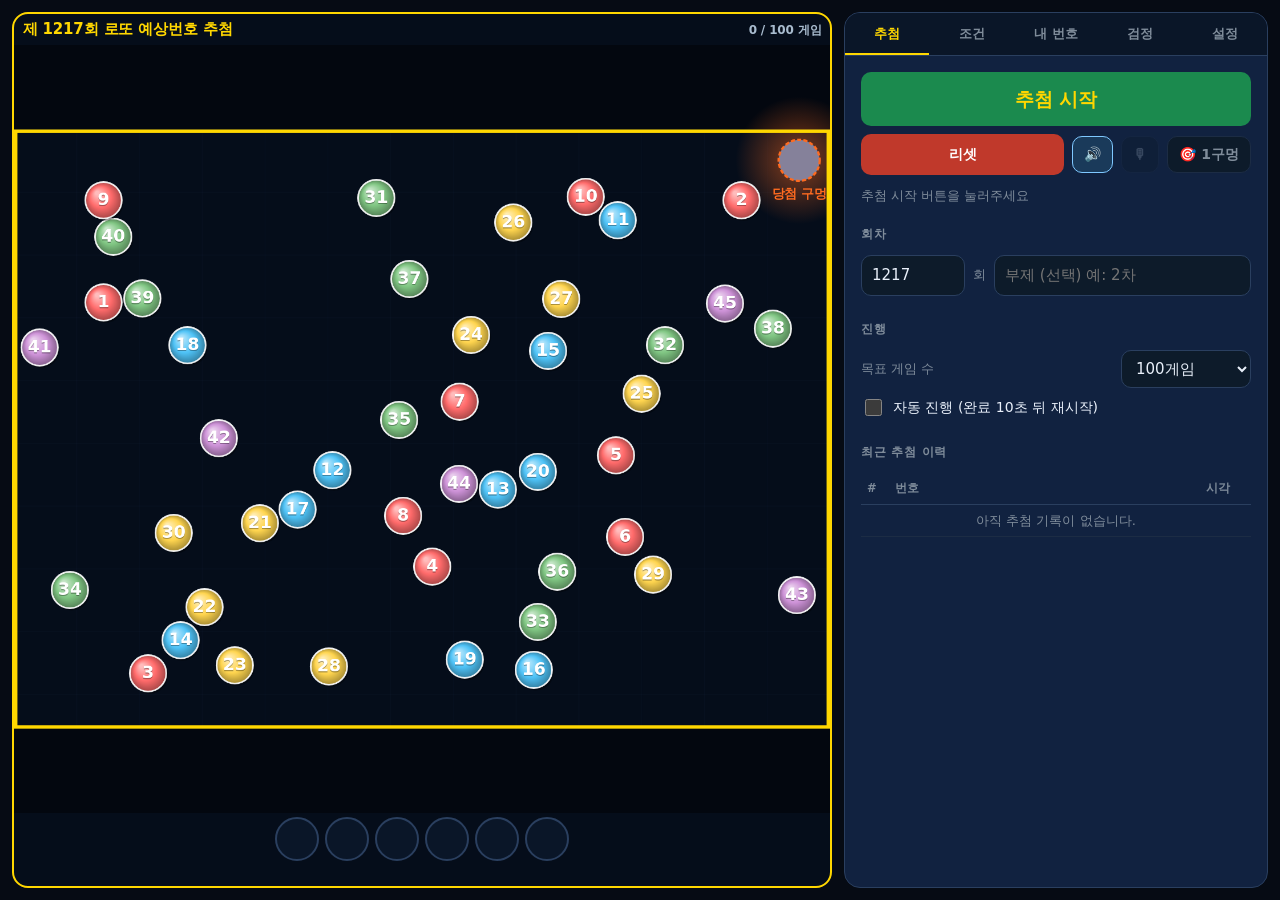
==== commit 96244c07: "Add files via upload" ====
--- a/index.html
+++ b/index.html
@@ -54,6 +54,7 @@
   --text-dim: #a9bccf;
   --text-mute: #7f8c9a;
   --on-accent: #05192c;
+  --on-primary: #ffd700;
 
   --ball-1: #ff6b6b;   /* 1~10  */
   --ball-2: #4fc3f7;   /* 11~20 */
@@ -95,6 +96,10 @@
   --line: #c6d3e2;
   --line-soft: #dde5ef;
   --gold: #a67c00;
+  /* 초록 버튼 위 글자색은 테마와 무관하게 흰색이어야 한다.
+   * 밝은 테마의 --gold(#a67c00)를 그대로 쓰면 초록 배경과 대비가 1.15:1 이라
+   * 「추첨 시작」 글자가 사실상 안 보인다. */
+  --on-primary: #ffffff;
   --blue: #1565c0;
   --cyan: #0277bd;
   --text: #16212e;
@@ -300,16 +305,6 @@
 .comb-line .bad { color: var(--red-hi); }
 
 /* ── 상태 줄 ─────────────────────────────────────────────────────────────── */
-.stage-status {
-  position: absolute;
-  left: 50%;
-  bottom: calc(100% + 8px);
-  transform: translateX(-50%);
-  white-space: nowrap;
-  font-size: calc(15px * var(--su));
-  color: var(--text-mute);
-}
-
 /* ══════════════════════════════════════════════════════════════════════════
  * 오버레이 (무대 위)
  * ════════════════════════════════════════════════════════════════════════ */
@@ -402,8 +397,24 @@
   font-size: 13px;
 }
 .freq-row .rank { color: var(--text-mute); text-align: right; }
-.freq-row .bar-wrap { background: rgba(255, 255, 255, .06); border-radius: var(--r-pill); height: 13px; }
-.freq-row .bar { height: 100%; border-radius: var(--r-pill); min-width: 4px; }
+.freq-row .bar-wrap {
+  display: block;                 /* 그리드 아이템이라 어차피 블록이지만 명시해 둔다 */
+  background: rgba(255, 255, 255, .06);
+  border-radius: var(--r-pill);
+  height: 13px;
+  overflow: hidden;
+}
+/* display:block 이 없으면 <i> 는 인라인이라 width·height 를 통째로 무시한다.
+ * 레일(.bar-wrap)은 그리드 아이템이라 저절로 블록이 되지만, 그 안의 막대는
+ * 그리드 아이템이 아니라서 인라인으로 남는다 → 폭을 25%로 지정해도 0px 로
+ * 그려져 막대가 아예 안 보였다. 실제로 그렇게 깨져 있었다. */
+.freq-row .bar {
+  display: block;
+  height: 100%;
+  border-radius: var(--r-pill);
+  min-width: 3px;
+  transition: width var(--dur-3) var(--ease);
+}
 .freq-row .cnt { text-align: right; color: var(--text-dim); }
 
 .mini-ball {
@@ -500,7 +511,16 @@
 .btn:hover:not(:disabled) { background: var(--bg-btn-hover); }
 .btn:active:not(:disabled) { transform: translateY(1px); }
 .btn:disabled { opacity: .42; cursor: not-allowed; }
-.btn.primary { background: var(--green); color: var(--gold); font-size: 17px; padding: 13px 18px; }
+/* 글자 크기 19px + bold 는 WCAG 의 "큰 텍스트"(14pt bold) 기준을 넘는다.
+ * 원본의 정체성인 금색-초록 조합(3.12:1)이 큰 텍스트 기준 3:1 을 통과하므로
+ * 색을 바꾸지 않고도 접근성 기준을 맞출 수 있다.
+ * 밝은 테마에서는 --gold 가 어두워져 1.15:1 이 되므로 --on-primary 가 흰색으로 바뀐다. */
+.btn.primary {
+  background: var(--green);
+  color: var(--on-primary);
+  font-size: 19px;
+  padding: 12px 18px;
+}
 .btn.primary:hover:not(:disabled) { background: var(--green-hi); }
 .btn.danger { background: var(--red); color: #fff; }
 .btn.danger:hover:not(:disabled) { background: var(--red-hi); }
@@ -635,13 +655,14 @@
  * ════════════════════════════════════════════════════════════════════════ */
 #app[data-mode="broadcast"] { grid-template-columns: 1fr; padding: 0; gap: 0; }
 #app[data-mode="broadcast"] #booth,
-#app[data-mode="broadcast"] .bottom-bar { display: none; }
-#app[data-mode="broadcast"] #stage { border: 0; border-radius: 0; }
-#app[data-mode="broadcast"] .stage-status { display: none; }
+#app[data-mode="broadcast"] #app[data-mode="broadcast"] #stage { border: 0; border-radius: 0; }
 #app[data-mode="broadcast"] { cursor: none; }
+/* body 는 #app 의 부모다. 자손 선택자로는 절대 안 잡혀서 투명 모드가
+ * 동작하지 않았다. html/body 는 :has() 로 위에서 잡는다. */
 #app[data-mode="broadcast"][data-transparent="1"],
-#app[data-mode="broadcast"][data-transparent="1"] #stage,
-#app[data-mode="broadcast"][data-transparent="1"] body { background: transparent; }
+#app[data-mode="broadcast"][data-transparent="1"] #stage { background: transparent; }
+html:has(#app[data-transparent="1"]),
+html:has(#app[data-transparent="1"]) body { background: transparent; }
 
 .exit-hint {
   position: fixed;
@@ -682,7 +703,6 @@
 /* ══════════════════════════════════════════════════════════════════════════
  * 반응형
  * ════════════════════════════════════════════════════════════════════════ */
-.bottom-bar { display: none; }
 
 @media (max-width: 1180px) { :root { --booth-w: 360px; } }
 
@@ -730,7 +750,7 @@
 
 /* 인쇄 — 내 번호를 종이로 들고 판매점에 가는 사람이 있다 */
 @media print {
-  #stage, .tabs, .bottom-bar, .btn, .audio-lock { display: none !important; }
+  #stage, .tabs, .btn, .audio-lock { display: none !important; }
   #app { display: block; height: auto; padding: 0; }
   #booth { border: 0; }
   .panels { overflow: visible; }
@@ -1071,14 +1091,25 @@
         <div class="group">
           <h4>순수성 선언</h4>
           <p class="hint">
-            이 프로그램은 그 누구도 — 만든 사람도, 보는 사람도 — 추첨 결과를 미리 알 수 없도록
-            설계되었습니다. 사전 당첨 번호 확정 없음, 특정 공 유도 없음, 숨겨진 가중치 없음.
-            45개 공은 동일한 물리 법칙 아래 움직이고, 구멍에 먼저 들어온 공이 당첨됩니다.
-            난수 시드는 추첨을 시작하는 순간 <code>crypto.getRandomValues</code>로 뽑습니다.
+            조건 필터를 <b>끈 상태</b>에서는, 그 누구도 — 만든 사람도, 보는 사람도 —
+            추첨 결과를 미리 알 수 없습니다. 사전 당첨 번호 확정 없음, 특정 공 유도 없음,
+            숨겨진 가중치 없음. 45개 공은 동일한 물리 법칙 아래 움직이고, 구멍에 먼저
+            들어온 공이 당첨됩니다. 난수 시드는 추첨을 시작하는 순간
+            <code>crypto.getRandomValues</code>로 뽑습니다.
             의심스러우면 <b>[검정]</b> 탭에서 직접 수천 판을 돌려 확인해 보세요.
           </p>
+          <p class="hint warn" id="purityFilterNote" hidden>
+            지금은 <b>조건 필터가 켜져 있습니다.</b> 이때는 위 선언이 그대로 적용되지 않습니다 —
+            조건을 만족하는 판을 먼저 찾아낸 뒤 그 판을 화면에서 재생하므로, 애니메이션이
+            시작되는 시점에는 여섯 개 번호가 이미 정해져 있습니다. 화면의 물리가 실제로 그
+            번호를 만들어낸다는 점과, 버린 판 수를 숨기지 않는다는 점은 그대로입니다.
+            결과를 아무도 미리 알 수 없게 하려면 <b>[조건]</b> 탭에서 필터를 꺼 주세요.
+          </p>
           <p class="hint" style="opacity:.7">
-            원본 데스크톱판의 물리 엔진을 그대로 옮겼습니다.
+            원본 데스크톱판의 물리 엔진을 상수·수식 그대로 옮겼습니다. 다만 공정성을 위해
+            네 군데를 의도적으로 고쳤습니다 — 겹치지 않는 공 배치, 멀어지는 공 쌍의 겹침 분리,
+            구멍 통과 검사에 쓰는 구간(충돌 보정 전 위치 사용), 짧은 이동에서도 검사 수행.
+            그래서 원본과 틱 수는 다르고, 결과 <b>분포</b>는 같습니다.
             이 앱은 실제 로또 당첨을 예측하지 않습니다 — 재미로만 쓰세요.
           </p>
           <p class="hint" id="versionInfo" style="opacity:.6"></p>
@@ -1111,575 +1142,580 @@
 /* ════════════════════════════════════════════════════════════════════════
  * 01-physics.js
  * ════════════════════════════════════════════════════════════════════════ */
-/* ============================================================================
- * 01-physics.js — 물리 엔진 (원본 LottoEngine 1:1 포팅)
- *
- * 원본: 로또추첨기FHD_v1_9_11.py  ·  LottoEngine / Ball / _SpatialGrid
- *
- * 순수성 선언 (원본 헤더에서 계승)
- *   · 사전 당첨 번호 확정 없음
- *   · 특정 공 유도·조작 없음
- *   · 숨겨진 가중치·편향 없음
- *   45개 공은 동일한 물리 법칙 아래 움직이고, 구멍에 먼저 들어온 공이 당첨된다.
- *
- * DOM·브라우저 API를 일절 참조하지 않는다 → Web Worker에서 그대로 실행 가능
- * (공정성 셀프테스트가 이 파일을 헤드리스로 돌린다).
- * ========================================================================== */
-'use strict';
-
-/* ── 화면 크기 / 물리 상수 ────────────────────────────────────────────────
- * 원본과 동일한 좌표계를 유지한다. 캔버스는 CSS로 스케일만 하고,
- * 물리 좌표는 언제나 1430 x 1050 논리 픽셀 위에서 계산된다.
- * → 화면 크기가 달라져도 추첨 결과 분포가 흔들리지 않는다. */
-const STAGE_W = 1430;
-const STAGE_H = 1050;
-
-const BALL_R = 32;
-const HOLE_R = 36;
-const MAGNET_RANGE = 230;
-const MAGNET_STRENGTH = 0.18;
-const ACCEL_INTERVAL_MS = 8000;
-const ACCEL_RATE = 1.06;
-const MAX_SPEED = 26;
-
-/* 공간 분할 그리드 셀 크기: BALL_R * 4 = 128px (공 지름의 2배)
- * 같은 셀 + 인접 8셀만 검사하면 모든 충돌 후보가 포함된다. */
-const CELL_SIZE = BALL_R * 4;
-
-/* 반발계수 (Coefficient of Restitution) */
-const RESTITUTION_BALL = 0.95;
-const RESTITUTION_WALL = 0.90;
-
-/* 접선 마찰계수 (쿨롱 마찰 간략화) */
-const FRICTION_TANGENT = 0.01;
-
-/* 목표속도 추적 — 시간이 갈수록 확실히 빨라지는 구조 */
-const TARGET_SPEED_INIT = 10.0;
-const TARGET_SPEED_MAX = MAX_SPEED;
-const SPEED_PUSH = 0.12;
-
-/* 물리 한 틱의 길이. 원본 FRAME_MS=28 (~35.7Hz).
- * 브라우저는 60/120Hz로 그리지만 물리는 반드시 이 고정 스텝으로 돌린다.
- * (프레임당 상수인 MAGNET_STRENGTH·SPEED_PUSH가 화면 주사율에 휘둘리면
- *  추첨 속도와 분포가 기기마다 달라진다.) */
-const PHYSICS_STEP_MS = 28;
-
-/* 구멍 좌표 — 인덱스: 0=좌상, 1=우상, 2=좌하, 3=우하 */
-const HOLE_CENTERS_4 = [
-  [HOLE_R + 18, HOLE_R + 18],
-  [STAGE_W - HOLE_R - 18, HOLE_R + 18],
-  [HOLE_R + 18, STAGE_H - HOLE_R - 18],
-  [STAGE_W - HOLE_R - 18, STAGE_H - HOLE_R - 18],
-];
-const HOLE_LABELS = ['좌상', '우상', '좌하', '우하'];
-
-/* 구멍 개수별 활성 인덱스 — 원본 apply_hole_count_visual과 동일 매핑 */
-const HOLE_INDICES = {
-  1: [1],           // 우상 (원본 기본 위치)
-  2: [1, 2],        // 우상 + 좌하 — 화면 중심 기준 180° 회전 대칭
-  4: [0, 1, 2, 3],
-};
-
-/* 번호대별 공 색상 */
-function ballColor(n) {
-  if (n <= 10) return '#FF6B6B';
-  if (n <= 20) return '#4FC3F7';
-  if (n <= 30) return '#FFD54F';
-  if (n <= 40) return '#81C784';
-  return '#CE93D8';
-}
-
-/* ── 난수원 ────────────────────────────────────────────────────────────────
- * 원본은 파이썬 메르센 트위스터를 썼다. 여기서는 시드를 명시적으로 다루는
- * PRNG를 쓴다 — 이유는 두 가지다.
- *   ① 실제 추첨: 시드를 crypto.getRandomValues로 뽑는다. 브라우저 Math.random
- *      보다 출처가 분명하고, 추첨 직전까지 아무도 시드를 모른다.
- *   ② 셀프테스트: 시드를 고정하면 같은 결과를 재현할 수 있다. 재현 불가능한
- *      공정성 검증은 검증이 아니다.
- * 알고리즘은 xoshiro128** — 주기 2^128-1, 통계 검정 통과, 정수 연산만 사용. */
-function makeRng(seed) {
-  let s0, s1, s2, s3;
-
-  if (seed === undefined || seed === null) {
-    const buf = new Uint32Array(4);
-    if (typeof crypto !== 'undefined' && crypto.getRandomValues) {
-      crypto.getRandomValues(buf);
-    } else {
-      // crypto가 없는 극단적 환경 폴백 (실사용 경로 아님)
-      for (let i = 0; i < 4; i++) buf[i] = (Math.random() * 0x100000000) >>> 0;
-    }
-    [s0, s1, s2, s3] = buf;
-  } else {
-    // 32비트 시드 하나를 splitmix32로 128비트 상태로 펼친다.
-    let x = seed >>> 0;
-    const next = () => {
-      x = (x + 0x9e3779b9) >>> 0;
-      let z = x;
-      z = Math.imul(z ^ (z >>> 16), 0x21f0aaad) >>> 0;
-      z = Math.imul(z ^ (z >>> 15), 0x735a2d97) >>> 0;
-      return (z ^ (z >>> 15)) >>> 0;
-    };
-    s0 = next(); s1 = next(); s2 = next(); s3 = next();
-  }
-  // 전부 0인 상태는 고정점이라 절대 벗어나지 못한다 — 방어.
-  if ((s0 | s1 | s2 | s3) === 0) s0 = 0x9e3779b9;
-
-  const rotl = (x, k) => ((x << k) | (x >>> (32 - k))) >>> 0;
-
-  function nextUint32() {
-    const result = (Math.imul(rotl(Math.imul(s1, 5) >>> 0, 7) >>> 0, 9)) >>> 0;
-    const t = (s1 << 9) >>> 0;
-    s2 = (s2 ^ s0) >>> 0;
-    s3 = (s3 ^ s1) >>> 0;
-    s1 = (s1 ^ s2) >>> 0;
-    s0 = (s0 ^ s3) >>> 0;
-    s2 = (s2 ^ t) >>> 0;
-    s3 = rotl(s3, 11);
-    return result;
-  }
-
-  /* [0, 1) 균등 — 상위 24비트만 써서 부동소수점 편향을 피한다. */
-  const random = () => (nextUint32() >>> 8) / 16777216;
-
-  /* [lo, hi] 정수 균등 (파이썬 randint와 동일하게 양끝 포함).
-   * 나머지 연산 편향을 제거하기 위해 거부 샘플링을 쓴다. */
-  function randint(lo, hi) {
-    const range = hi - lo + 1;
-    if (range <= 0) return lo;
-    const limit = Math.floor(0x100000000 / range) * range;
-    let v;
-    do { v = nextUint32(); } while (v >= limit);
-    return lo + (v % range);
-  }
-
-  /* [lo, hi) 실수 균등 (파이썬 uniform은 [lo,hi]지만 경계값 확률은 0) */
-  const uniform = (lo, hi) => lo + random() * (hi - lo);
-
-  /* Fisher-Yates — 파이썬 random.shuffle과 동일 */
-  function shuffle(arr) {
-    for (let i = arr.length - 1; i > 0; i--) {
-      const j = randint(0, i);
-      const t = arr[i]; arr[i] = arr[j]; arr[j] = t;
-    }
-    return arr;
-  }
-
-  return { random, randint, uniform, shuffle, nextUint32 };
-}
-
-/* ── 공 하나 ───────────────────────────────────────────────────────────────
- * 렌더 보간용으로 원본에 없던 rx/ry(직전 틱 위치)를 들고 있다.
- * 물리에는 관여하지 않는다 — 화면을 60/120Hz로 부드럽게 그리기 위한 값. */
-class Ball {
-  constructor(number, x, y, vx, vy) {
-    this.number = number;
-    this.x = x; this.y = y;
-    this.vx = vx; this.vy = vy;
-    this.r = BALL_R;
-    this.color = ballColor(number);
-    this.mass = 1.0;
-    /* Swept Sphere 검사용 구간의 양 끝.
-     * 원본은 prev(이동 전) → 현재(충돌 보정까지 끝난 뒤)를 한 구간으로 봤는데,
-     * 충돌 겹침 보정은 공을 순간이동시키는 처리라 실제로 지나간 경로가 아니다.
-     * 그 구간으로 구멍을 검사하면 가지도 않은 길에서 공이 잡힐 수 있다.
-     * 그래서 "속도로 실제 이동한 구간"(prev → postMove)만 따로 들고 있는다. */
-    this.prevX = x; this.prevY = y;         // 이동 전
-    this.postMoveX = x; this.postMoveY = y; // 속도 적용 직후 (충돌 보정 전)
-    this.rx = x; this.ry = y;               // 렌더 보간용 (직전 틱 위치)
-  }
-}
-
-/* ── 공간 분할 그리드 ──────────────────────────────────────────────────────
- * 45개 공 전수 비교는 990쌍. 그리드로 좁히면 보통 100쌍 안쪽으로 줄어든다.
- * 셀 크기가 공 지름의 2배라서 "같은 셀 + 오른쪽·아래쪽 인접 4셀"만 봐도
- * 충돌 가능한 모든 쌍이 정확히 한 번씩 나온다 (중복 없음). */
-class SpatialGrid {
-  constructor(cellSize = CELL_SIZE) {
-    this.cellSize = cellSize;
-    this.cells = new Map();
-  }
-
-  build(balls) {
-    this.cells.clear();
-    for (const b of balls) {
-      const cx = Math.floor(b.x / this.cellSize);
-      const cy = Math.floor(b.y / this.cellSize);
-      const key = cx * 100000 + cy;   // 셀 좌표 → 정수 키
-      let bucket = this.cells.get(key);
-      if (bucket === undefined) { bucket = []; this.cells.set(key, bucket); }
-      bucket.push(b);
-    }
-  }
-
-  /* 후보 쌍을 콜백으로 흘려보낸다 (배열을 만들지 않아 GC 부담이 없다). */
-  forEachPair(fn) {
-    const NEIGHBORS = [[0, 0], [1, 0], [0, 1], [1, 1], [-1, 1]];
-    for (const [key, bucket] of this.cells) {
-      const cx = Math.floor(key / 100000);
-      const cy = key - cx * 100000;
-      for (const [ox, oy] of NEIGHBORS) {
-        const other = (ox === 0 && oy === 0)
-          ? bucket
-          : this.cells.get((cx + ox) * 100000 + (cy + oy));
-        if (other === undefined) continue;
-        if (other === bucket) {
-          for (let i = 0; i < bucket.length; i++)
-            for (let j = i + 1; j < bucket.length; j++) fn(bucket[i], bucket[j]);
-        } else {
-          for (let i = 0; i < bucket.length; i++)
-            for (let j = 0; j < other.length; j++) fn(bucket[i], other[j]);
-        }
-      }
-    }
-  }
-}
-
-/* ── 엔진 ──────────────────────────────────────────────────────────────────
- * UI에 전혀 의존하지 않는다 → 브라우저에서도 워커에서도 동일하게 돈다. */
-class LottoEngine {
-  constructor(opts = {}) {
-    this.rng = opts.rng || makeRng();
-    this.balls = [];
-    this.drawnNumbers = [];
-    this.freq = new Array(46).fill(0);   // 인덱스 1..45 사용
-    this.holeHits = [0, 0, 0, 0];        // 구멍별 포획 횟수 (공정성 지표)
-    this.totalGames = 0;
-    this.grid = new SpatialGrid();
-    this.targetSpeed = TARGET_SPEED_INIT;
-    this.elapsedMs = 0;                  // 이번 추첨 경과 시간 (가속 타이머용)
-    this._nextAccelMs = ACCEL_INTERVAL_MS;
-    this.setHoleCount(opts.holeCount || 1);
-  }
-
-  /* 활성 구멍 개수: 1, 2, 4만 허용. 그 밖의 값은 1로 강제 (원본과 동일). */
-  setHoleCount(count) {
-    if (![1, 2, 4].includes(count)) count = 1;
-    this.holeCount = count;
-    this.activeHoleIndices = HOLE_INDICES[count];
-    this.activeHoles = this.activeHoleIndices.map(i => HOLE_CENTERS_4[i]);
-  }
-
-  /* ── 공 초기화 ──────────────────────────────────────────────────────────
-   * 생성 순서를 매 게임 셔플한다. 난수 스트림의 소비 순서와 번호가
-   * 무관해져서 번호-초기위치 사이의 구조적 상관관계가 사라진다. */
-  createAllBalls() {
-    const numbers = [];
-    for (let n = 1; n <= 45; n++) numbers.push(n);
-    this.rng.shuffle(numbers);
-    this.balls = [];
-    for (const n of numbers) this.balls.push(this._makeBall(n));
-    return this.balls;
-  }
-
-  _makeBall(number) {
-    const R = this.rng;
-    const r = BALL_R;
-    /* 위·아래 모두 60px 버퍼 — 모든 활성 구멍과의 최단 거리가 38px로 같아진다.
-     * (원본 v1.9.6 공정성 수정: 이전엔 아래쪽 구멍이 통계적으로 유리했음)
-     *
-     * 원본은 45개 위치를 서로 겹치는지 보지 않고 그냥 뽑았다. 그래서 시작하자마자
-     * 겹친 공들이 서로를 밀어내며 튕겨나가는 폭발이 일어난다 — 보기에도 어수선하고,
-     * 겹침 보정이 임펄스 없이 위치만 옮기는 처리라 물리적으로도 공짜 에너지다.
-     * 여기서는 이미 놓인 공과 겹치지 않는 자리를 찾아 놓는다.
-     * (지름 64px 공 45개 vs 1357x867 영역 = 점유율 11% — 금방 자리를 찾는다.
-     *  번호↔위치 배정은 위에서 이미 셔플했으므로 번호별 편향은 생기지 않는다.) */
-    const xMin = r + 5, xMax = STAGE_W - r - 5;
-    const yMin = r + 60, yMax = STAGE_H - r - 60;
-    const minGapSq = (2 * r + 2) ** 2;
-
-    let x = 0, y = 0;
-    for (let attempt = 0; attempt < 240; attempt++) {
-      x = R.randint(xMin, xMax);
-      y = R.randint(yMin, yMax);
-      let clear = true;
-      for (const o of this.balls) {
-        const dx = o.x - x, dy = o.y - y;
-        if (dx * dx + dy * dy < minGapSq) { clear = false; break; }
-      }
-      if (clear) break;
-      /* 240번 안에 못 찾으면 마지막 후보를 그냥 쓴다. 무한루프는 절대 안 된다 —
-       * 자리를 못 찾는 상황보다 앱이 멈추는 게 훨씬 나쁘다. */
-    }
-
-    let vx = R.uniform(-13, 13);
-    let vy = R.uniform(-13, 13);
-    if (Math.abs(vx) < 4) vx = 4 * (vx >= 0 ? 1 : -1);
-    if (Math.abs(vy) < 4) vy = 4 * (vy >= 0 ? 1 : -1);
-    return new Ball(number, x, y, vx, vy);
-  }
-
-  /* ── 자석 ───────────────────────────────────────────────────────────────
-   * 각 공마다 "가장 가까운 구멍 1개"에만 인력을 건다.
-   * 4개 모두에 동시에 걸면 합력이 상쇄돼 공이 화면 중앙에 멈춰 설 수 있다. */
-  applyMagnet() {
-    const holes = this.activeHoles;
-    for (const b of this.balls) {
-      let minDistSq = Infinity, ndx = 0, ndy = 0;
-      for (let i = 0; i < holes.length; i++) {
-        const dxH = holes[i][0] - b.x;
-        const dyH = holes[i][1] - b.y;
-        const dSq = dxH * dxH + dyH * dyH;
-        if (dSq < minDistSq) { minDistSq = dSq; ndx = dxH; ndy = dyH; }
-      }
-      const dist = Math.sqrt(minDistSq);
-      if (dist > 0 && dist < MAGNET_RANGE) {
-        const force = MAGNET_STRENGTH * (1 - dist / MAGNET_RANGE);
-        b.vx += (ndx / dist) * force;
-        b.vy += (ndy / dist) * force;
-      }
-    }
-  }
-
-  /* ── 이동 + 벽 반사 + 목표속도 추적 ────────────────────────────────────── */
-  moveBalls() {
-    const tgt = this.targetSpeed;
-    for (const b of this.balls) {
-      b.prevX = b.x; b.prevY = b.y;
-
-      const spd = Math.hypot(b.vx, b.vy);
-      if (spd > MAX_SPEED) {
-        const ratio = MAX_SPEED / spd;
-        b.vx *= ratio; b.vy *= ratio;
-      } else if (spd < tgt && spd > 1e-6) {
-        const ratio = (spd + SPEED_PUSH) / spd;   // 방향 유지, 크기만 증가
-        b.vx *= ratio; b.vy *= ratio;
-      } else if (spd < 1e-6) {
-        const angle = this.rng.uniform(0, Math.PI * 2);
-        b.vx = Math.cos(angle) * tgt;
-        b.vy = Math.sin(angle) * tgt;
-      }
-
-      b.x += b.vx;
-      b.y += b.vy;
-
-      if (b.x - b.r < 0) { b.x = b.r; b.vx = Math.abs(b.vx) * RESTITUTION_WALL; }
-      else if (b.x + b.r > STAGE_W) { b.x = STAGE_W - b.r; b.vx = -Math.abs(b.vx) * RESTITUTION_WALL; }
-
-      if (b.y - b.r < 0) { b.y = b.r; b.vy = Math.abs(b.vy) * RESTITUTION_WALL; }
-      else if (b.y + b.r > STAGE_H) { b.y = STAGE_H - b.r; b.vy = -Math.abs(b.vy) * RESTITUTION_WALL; }
-
-      // 속도로 실제 이동한 끝점 — 이 뒤에 오는 충돌 보정은 여기 반영하지 않는다.
-      b.postMoveX = b.x; b.postMoveY = b.y;
-    }
-  }
-
-  /* ── 충돌 ───────────────────────────────────────────────────────────────
-   * ① 반발계수  J = -(1+e) * vn / (1/m1 + 1/m2)
-   * ② 접선 마찰 쿨롱 근사  |Jt| <= mu * |Jn|
-   * ③ 겹침 분리 질량 역비율 (동질량이면 절반씩) + 0.5px 여유 */
-  checkCollisions() {
-    this.grid.build(this.balls);
-    const rng = this.rng;
-
-    this.grid.forEachPair((b1, b2) => {
-      const dx = b1.x - b2.x;
-      const dy = b1.y - b2.y;
-      const dist = Math.hypot(dx, dy);
-      const md = b1.r + b2.r;
-      if (dist >= md) return;
-
-      let nx, ny;
-      if (dist < 1e-9) {            // 완전 중첩 — 임의 방향으로 밀어냄
-        const angle = rng.uniform(0, Math.PI * 2);
-        nx = Math.cos(angle); ny = Math.sin(angle);
-      } else {
-        nx = dx / dist; ny = dy / dist;
-      }
-      const tx = -ny, ty = nx;
-
-      const rvx = b1.vx - b2.vx;
-      const rvy = b1.vy - b2.vy;
-      const vn = rvx * nx + rvy * ny;
-      const vt = rvx * tx + rvy * ty;
-
-      const invMassSum = 1.0 / b1.mass + 1.0 / b2.mass;
-
-      /* 이미 서로 멀어지는 중이면 임펄스는 주지 않는다 (한 번 튄 걸 또 튀기면
-       * 에너지가 늘어난다). 다만 겹침 분리는 해준다 — 원본은 여기서 return해서
-       * 겹친 채로 멀어지는 쌍이 그대로 남았고, 화면에서 공이 파고든 것처럼 보였다. */
-      if (vn <= 0) {
-        const Jn = -(1.0 + RESTITUTION_BALL) * vn / invMassSum;
-
-        const JtMax = FRICTION_TANGENT * Math.abs(Jn);
-        const JtRaw = -vt / invMassSum;
-        const Jt = Math.max(-JtMax, Math.min(JtMax, JtRaw));
-
-        b1.vx += (Jn * nx + Jt * tx) / b1.mass;
-        b1.vy += (Jn * ny + Jt * ty) / b1.mass;
-        b2.vx -= (Jn * nx + Jt * tx) / b2.mass;
-        b2.vy -= (Jn * ny + Jt * ty) / b2.mass;
-      }
-
-      const ov = (md - dist) + 0.5;   // 0.5px 여유 — 다음 틱 재충돌 방지
-      const w1 = (1.0 / b1.mass) / invMassSum;
-      const w2 = 1.0 - w1;
-      b1.x += nx * ov * w1; b1.y += ny * ov * w1;
-      b2.x -= nx * ov * w2; b2.y -= ny * ov * w2;
-    });
-  }
-
-  /* ── 구멍 감지 ──────────────────────────────────────────────────────────
-   * 캡처 반경은 HOLE_R - BALL_R = 4px 밖에 안 된다. 최대 속도는 26px/틱이라
-   * 현재 위치만 보면 빠른 공이 캡처 영역을 통째로 건너뛴다 (터널링).
-   * 그러면 "빠른 공일수록 안 잡힌다"는 속도 편향이 생긴다 — 순수성 위반.
-   * 그래서 직전 위치와 현재 위치를 잇는 선분이 캡처원을 스쳤는지까지 본다.
-   *
-   * 반환: {ball, holeIndex} 또는 null. 한 틱에 한 공만 잡는다. */
-  checkHole() {
-    const captureDistSq = (HOLE_R - BALL_R) ** 2;   // 16
-
-    for (let bi = 0; bi < this.balls.length; bi++) {
-      const ball = this.balls[bi];
-
-      for (let hi = 0; hi < this.activeHoles.length; hi++) {
-        const hx = this.activeHoles[hi][0];
-        const hy = this.activeHoles[hi][1];
-        const holeIndex = this.activeHoleIndices[hi];
-
-        // ① 빠른 경로 — 현재 위치
-        const ddx = ball.x - hx, ddy = ball.y - hy;
-        if (ddx * ddx + ddy * ddy <= captureDistSq) {
-          return this._capture(bi, holeIndex);
-        }
-
-        /* ② Swept Sphere — 속도로 실제 이동한 구간과 구멍 중심의 최단거리.
-         * 끝점은 postMove다. 충돌 겹침 보정으로 옮겨진 거리까지 경로에 넣으면
-         * 지나간 적 없는 길에서 공이 잡힌다 (원본의 미세한 오포획 원인). */
-        const segDx = ball.postMoveX - ball.prevX;
-        const segDy = ball.postMoveY - ball.prevY;
-        const segLenSq = segDx * segDx + segDy * segDy;
-        /* 원본은 이동량 8px 이하면 이 검사를 통째로 건너뛰었다. 캡처원 지름이
-         * 8px이라 5~8px 이동이 원을 관통해 빠져나가는 경우를 놓칠 수 있었다.
-         * 하한을 없앴다 — 계산비용은 무시할 수준이고 미세한 속도 편향이 사라진다. */
-        if (segLenSq < 1e-9) continue;
-
-        const toHx = hx - ball.prevX;
-        const toHy = hy - ball.prevY;
-        const t = (toHx * segDx + toHy * segDy) / segLenSq;
-        if (t <= 0 || t >= 1) continue;   // 선분 양 끝 밖 (끝점은 ①이 이미 검사)
-
-        const px = ball.prevX + t * segDx;
-        const py = ball.prevY + t * segDy;
-        const cx = px - hx, cy = py - hy;
-        if (cx * cx + cy * cy <= captureDistSq) {
-          // 경로상에서 캡처 — 공 위치를 실제 캡처 지점으로 보정
-          ball.x = px; ball.y = py;
-          return this._capture(bi, holeIndex);
-        }
-      }
-    }
-    return null;
-  }
-
-  _capture(ballIndex, holeIndex) {
-    const ball = this.balls[ballIndex];
-    this.balls.splice(ballIndex, 1);
-    this.drawnNumbers.push(ball.number);
-    this.holeHits[holeIndex]++;
-    return { ball, holeIndex };
-  }
-
-  /* ── 한 물리 틱 ─────────────────────────────────────────────────────────
-   * 원본 _animate() 한 프레임과 정확히 같은 순서·같은 연산.
-   * 반환: 이번 틱에 잡힌 {ball, holeIndex} 또는 null. */
-  step() {
-    this.elapsedMs += PHYSICS_STEP_MS;
-    if (this.elapsedMs >= this._nextAccelMs) {
-      this.accelerate();
-      this._nextAccelMs += ACCEL_INTERVAL_MS;
-    }
-    this.applyMagnet();
-    this.moveBalls();
-    this.checkCollisions();
-    if (this.drawnNumbers.length < 6) return this.checkHole();
-    return null;
-  }
-
-  accelerate() {
-    this.targetSpeed = Math.min(this.targetSpeed * ACCEL_RATE, TARGET_SPEED_MAX);
-  }
-
-  /* 활성 구멍 중 가장 가까운 공까지의 거리 (발광 강도용) */
-  nearestBallDistance() {
-    let best = Infinity;
-    for (const b of this.balls) {
-      for (const [hx, hy] of this.activeHoles) {
-        const d = Math.hypot(hx - b.x, hy - b.y);
-        if (d < best) best = d;
-      }
-    }
-    return best;
-  }
-
-  /* 구멍마다 따로 — 다구멍 모드에서 각 구멍이 독립적으로 발광한다. */
-  nearestDistancePerHole() {
-    return this.activeHoles.map(([hx, hy]) => {
-      let best = Infinity;
-      for (const b of this.balls) {
-        const d = Math.hypot(hx - b.x, hy - b.y);
-        if (d < best) best = d;
-      }
-      return best;
-    });
-  }
-
-  /* 다음 게임 준비 — 통계(freq/totalGames)는 건드리지 않는다. */
-  resetDraw() {
-    this.balls = [];
-    this.drawnNumbers = [];
-    this.targetSpeed = TARGET_SPEED_INIT;
-    this.elapsedMs = 0;
-    this._nextAccelMs = ACCEL_INTERVAL_MS;
-  }
-
-  recordDraw(numbers) {
-    this.totalGames++;
-    for (const n of numbers) this.freq[n]++;
-  }
-
-  resetStats() {
-    this.freq = new Array(46).fill(0);
-    this.holeHits = [0, 0, 0, 0];
-    this.totalGames = 0;
-  }
-
-  /* [번호, 횟수] 내림차순. 동률은 번호 오름차순 — 표시 순서가 흔들리지 않게. */
-  sortedFreq() {
-    const out = [];
-    for (let n = 1; n <= 45; n++) out.push([n, this.freq[n]]);
-    out.sort((a, b) => (b[1] - a[1]) || (a[0] - b[0]));
-    return out;
-  }
-
-  /* 한 게임을 끝까지 헤드리스로 돌린다 (셀프테스트·조건 필터 재추첨용).
-   * maxTicks 안에 6개를 못 채우면 timeout:true 로 반환한다.
-   * 기본 20000틱 = 물리시간 560초 — 정상 게임은 1구멍도 2000틱 안쪽. */
-  runHeadless(maxTicks = 20000) {
-    this.resetDraw();
-    this.createAllBalls();
-    const holeOf = [];
-    for (let t = 0; t < maxTicks; t++) {
-      const cap = this.step();
-      if (cap) holeOf.push(cap.holeIndex);
-      if (this.drawnNumbers.length >= 6) {
-        return {
-          numbers: this.drawnNumbers.slice().sort((a, b) => a - b),
-          order: this.drawnNumbers.slice(),
-          holes: holeOf,
-          ticks: t + 1,
-          timeout: false,
-        };
-      }
-    }
-    return {
-      numbers: this.drawnNumbers.slice().sort((a, b) => a - b),
-      order: this.drawnNumbers.slice(),
-      holes: holeOf,
-      ticks: maxTicks,
-      timeout: true,
-    };
-  }
-}
+/* ============================================================================
+ * 01-physics.js — 물리 엔진 (원본 LottoEngine 1:1 포팅)
+ *
+ * 원본: 로또추첨기FHD_v1_9_11.py  ·  LottoEngine / Ball / _SpatialGrid
+ *
+ * 순수성 선언 (원본 헤더에서 계승)
+ *   · 사전 당첨 번호 확정 없음
+ *   · 특정 공 유도·조작 없음
+ *   · 숨겨진 가중치·편향 없음
+ *   45개 공은 동일한 물리 법칙 아래 움직이고, 구멍에 먼저 들어온 공이 당첨된다.
+ *
+ * DOM·브라우저 API를 일절 참조하지 않는다 → Web Worker에서 그대로 실행 가능
+ * (공정성 셀프테스트가 이 파일을 헤드리스로 돌린다).
+ * ========================================================================== */
+'use strict';
+
+/* ── 화면 크기 / 물리 상수 ────────────────────────────────────────────────
+ * 원본과 동일한 좌표계를 유지한다. 캔버스는 CSS로 스케일만 하고,
+ * 물리 좌표는 언제나 1430 x 1050 논리 픽셀 위에서 계산된다.
+ * → 화면 크기가 달라져도 추첨 결과 분포가 흔들리지 않는다. */
+const STAGE_W = 1430;
+const STAGE_H = 1050;
+
+const BALL_R = 32;
+const HOLE_R = 36;
+const MAGNET_RANGE = 230;
+const MAGNET_STRENGTH = 0.18;
+const ACCEL_INTERVAL_MS = 8000;
+const ACCEL_RATE = 1.06;
+const MAX_SPEED = 26;
+
+/* 공간 분할 그리드 셀 크기: BALL_R * 4 = 128px (공 지름의 2배)
+ * 같은 셀 + 인접 8셀만 검사하면 모든 충돌 후보가 포함된다. */
+const CELL_SIZE = BALL_R * 4;
+
+/* 반발계수 (Coefficient of Restitution) */
+const RESTITUTION_BALL = 0.95;
+const RESTITUTION_WALL = 0.90;
+
+/* 접선 마찰계수 (쿨롱 마찰 간략화) */
+const FRICTION_TANGENT = 0.01;
+
+/* 목표속도 추적 — 시간이 갈수록 확실히 빨라지는 구조 */
+const TARGET_SPEED_INIT = 10.0;
+const TARGET_SPEED_MAX = MAX_SPEED;
+const SPEED_PUSH = 0.12;
+
+/* 물리 한 틱의 길이. 원본 FRAME_MS=28 (~35.7Hz).
+ * 브라우저는 60/120Hz로 그리지만 물리는 반드시 이 고정 스텝으로 돌린다.
+ * (프레임당 상수인 MAGNET_STRENGTH·SPEED_PUSH가 화면 주사율에 휘둘리면
+ *  추첨 속도와 분포가 기기마다 달라진다.) */
+const PHYSICS_STEP_MS = 28;
+
+/* 구멍 좌표 — 인덱스: 0=좌상, 1=우상, 2=좌하, 3=우하 */
+const HOLE_CENTERS_4 = [
+  [HOLE_R + 18, HOLE_R + 18],
+  [STAGE_W - HOLE_R - 18, HOLE_R + 18],
+  [HOLE_R + 18, STAGE_H - HOLE_R - 18],
+  [STAGE_W - HOLE_R - 18, STAGE_H - HOLE_R - 18],
+];
+const HOLE_LABELS = ['좌상', '우상', '좌하', '우하'];
+
+/* 구멍 개수별 활성 인덱스 — 원본 apply_hole_count_visual과 동일 매핑 */
+const HOLE_INDICES = {
+  1: [1],           // 우상 (원본 기본 위치)
+  2: [1, 2],        // 우상 + 좌하 — 화면 중심 기준 180° 회전 대칭
+  4: [0, 1, 2, 3],
+};
+
+/* 번호대별 공 색상 */
+function ballColor(n) {
+  if (n <= 10) return '#FF6B6B';
+  if (n <= 20) return '#4FC3F7';
+  if (n <= 30) return '#FFD54F';
+  if (n <= 40) return '#81C784';
+  return '#CE93D8';
+}
+
+/* ── 난수원 ────────────────────────────────────────────────────────────────
+ * 원본은 파이썬 메르센 트위스터를 썼다. 여기서는 시드를 명시적으로 다루는
+ * PRNG를 쓴다 — 이유는 두 가지다.
+ *   ① 실제 추첨: 시드를 crypto.getRandomValues로 뽑는다. 브라우저 Math.random
+ *      보다 출처가 분명하고, 추첨 직전까지 아무도 시드를 모른다.
+ *   ② 셀프테스트: 시드를 고정하면 같은 결과를 재현할 수 있다. 재현 불가능한
+ *      공정성 검증은 검증이 아니다.
+ * 알고리즘은 xoshiro128** — 주기 2^128-1, 통계 검정 통과, 정수 연산만 사용. */
+function makeRng(seed) {
+  let s0, s1, s2, s3;
+
+  if (seed === undefined || seed === null) {
+    const buf = new Uint32Array(4);
+    if (typeof crypto !== 'undefined' && crypto.getRandomValues) {
+      crypto.getRandomValues(buf);
+    } else {
+      // crypto가 없는 극단적 환경 폴백 (실사용 경로 아님)
+      for (let i = 0; i < 4; i++) buf[i] = (Math.random() * 0x100000000) >>> 0;
+    }
+    [s0, s1, s2, s3] = buf;
+  } else {
+    // 32비트 시드 하나를 splitmix32로 128비트 상태로 펼친다.
+    let x = seed >>> 0;
+    const next = () => {
+      x = (x + 0x9e3779b9) >>> 0;
+      let z = x;
+      z = Math.imul(z ^ (z >>> 16), 0x21f0aaad) >>> 0;
+      z = Math.imul(z ^ (z >>> 15), 0x735a2d97) >>> 0;
+      return (z ^ (z >>> 15)) >>> 0;
+    };
+    s0 = next(); s1 = next(); s2 = next(); s3 = next();
+  }
+  // 전부 0인 상태는 고정점이라 절대 벗어나지 못한다 — 방어.
+  if ((s0 | s1 | s2 | s3) === 0) s0 = 0x9e3779b9;
+
+  const rotl = (x, k) => ((x << k) | (x >>> (32 - k))) >>> 0;
+
+  function nextUint32() {
+    const result = (Math.imul(rotl(Math.imul(s1, 5) >>> 0, 7) >>> 0, 9)) >>> 0;
+    const t = (s1 << 9) >>> 0;
+    s2 = (s2 ^ s0) >>> 0;
+    s3 = (s3 ^ s1) >>> 0;
+    s1 = (s1 ^ s2) >>> 0;
+    s0 = (s0 ^ s3) >>> 0;
+    s2 = (s2 ^ t) >>> 0;
+    s3 = rotl(s3, 11);
+    return result;
+  }
+
+  /* [0, 1) 균등 — 상위 24비트만 써서 부동소수점 편향을 피한다. */
+  const random = () => (nextUint32() >>> 8) / 16777216;
+
+  /* [lo, hi] 정수 균등 (파이썬 randint와 동일하게 양끝 포함).
+   * 나머지 연산 편향을 제거하기 위해 거부 샘플링을 쓴다. */
+  function randint(lo, hi) {
+    const range = hi - lo + 1;
+    if (range <= 0) return lo;
+    const limit = Math.floor(0x100000000 / range) * range;
+    let v;
+    do { v = nextUint32(); } while (v >= limit);
+    return lo + (v % range);
+  }
+
+  /* [lo, hi) 실수 균등 (파이썬 uniform은 [lo,hi]지만 경계값 확률은 0) */
+  const uniform = (lo, hi) => lo + random() * (hi - lo);
+
+  /* Fisher-Yates — 파이썬 random.shuffle과 동일 */
+  function shuffle(arr) {
+    for (let i = arr.length - 1; i > 0; i--) {
+      const j = randint(0, i);
+      const t = arr[i]; arr[i] = arr[j]; arr[j] = t;
+    }
+    return arr;
+  }
+
+  return { random, randint, uniform, shuffle, nextUint32 };
+}
+
+/* ── 공 하나 ───────────────────────────────────────────────────────────────
+ * 렌더 보간용으로 원본에 없던 rx/ry(직전 틱 위치)를 들고 있다.
+ * 물리에는 관여하지 않는다 — 화면을 60/120Hz로 부드럽게 그리기 위한 값. */
+class Ball {
+  constructor(number, x, y, vx, vy) {
+    this.number = number;
+    this.x = x; this.y = y;
+    this.vx = vx; this.vy = vy;
+    this.r = BALL_R;
+    this.color = ballColor(number);
+    this.mass = 1.0;
+    /* Swept Sphere 검사용 구간의 양 끝.
+     * 원본은 prev(이동 전) → 현재(충돌 보정까지 끝난 뒤)를 한 구간으로 봤는데,
+     * 충돌 겹침 보정은 공을 순간이동시키는 처리라 실제로 지나간 경로가 아니다.
+     * 그 구간으로 구멍을 검사하면 가지도 않은 길에서 공이 잡힐 수 있다.
+     * 그래서 "속도로 실제 이동한 구간"(prev → postMove)만 따로 들고 있는다. */
+    this.prevX = x; this.prevY = y;         // 이동 전
+    this.postMoveX = x; this.postMoveY = y; // 속도 적용 직후 (충돌 보정 전)
+    this.rx = x; this.ry = y;               // 렌더 보간용 (직전 틱 위치)
+  }
+}
+
+/* ── 공간 분할 그리드 ──────────────────────────────────────────────────────
+ * 45개 공 전수 비교는 990쌍. 그리드로 좁히면 보통 100쌍 안쪽으로 줄어든다.
+ * 셀 크기가 공 지름의 2배라서 "같은 셀 + 오른쪽·아래쪽 인접 4셀"만 봐도
+ * 충돌 가능한 모든 쌍이 정확히 한 번씩 나온다 (중복 없음). */
+class SpatialGrid {
+  constructor(cellSize = CELL_SIZE) {
+    this.cellSize = cellSize;
+    this.cells = new Map();
+  }
+
+  build(balls) {
+    this.cells.clear();
+    for (const b of balls) {
+      const cx = Math.floor(b.x / this.cellSize);
+      const cy = Math.floor(b.y / this.cellSize);
+      const key = cx * 100000 + cy;   // 셀 좌표 → 정수 키
+      let bucket = this.cells.get(key);
+      if (bucket === undefined) { bucket = []; this.cells.set(key, bucket); }
+      bucket.push(b);
+    }
+  }
+
+  /* 후보 쌍을 콜백으로 흘려보낸다 (배열을 만들지 않아 GC 부담이 없다). */
+  forEachPair(fn) {
+    const NEIGHBORS = [[0, 0], [1, 0], [0, 1], [1, 1], [-1, 1]];
+    for (const [key, bucket] of this.cells) {
+      const cx = Math.floor(key / 100000);
+      const cy = key - cx * 100000;
+      for (const [ox, oy] of NEIGHBORS) {
+        const other = (ox === 0 && oy === 0)
+          ? bucket
+          : this.cells.get((cx + ox) * 100000 + (cy + oy));
+        if (other === undefined) continue;
+        if (other === bucket) {
+          for (let i = 0; i < bucket.length; i++)
+            for (let j = i + 1; j < bucket.length; j++) fn(bucket[i], bucket[j]);
+        } else {
+          for (let i = 0; i < bucket.length; i++)
+            for (let j = 0; j < other.length; j++) fn(bucket[i], other[j]);
+        }
+      }
+    }
+  }
+}
+
+/* ── 엔진 ──────────────────────────────────────────────────────────────────
+ * UI에 전혀 의존하지 않는다 → 브라우저에서도 워커에서도 동일하게 돈다. */
+class LottoEngine {
+  constructor(opts = {}) {
+    this.rng = opts.rng || makeRng();
+    this.balls = [];
+    this.drawnNumbers = [];
+    this.freq = new Array(46).fill(0);   // 인덱스 1..45 사용
+    this.holeHits = [0, 0, 0, 0];        // 구멍별 포획 횟수 (공정성 지표)
+    this.totalGames = 0;
+    this.grid = new SpatialGrid();
+    this.targetSpeed = TARGET_SPEED_INIT;
+    this.elapsedMs = 0;                  // 이번 추첨 경과 시간 (가속 타이머용)
+    this._nextAccelMs = ACCEL_INTERVAL_MS;
+    this.setHoleCount(opts.holeCount || 1);
+  }
+
+  /* 활성 구멍 개수: 1, 2, 4만 허용. 그 밖의 값은 1로 강제 (원본과 동일). */
+  setHoleCount(count) {
+    if (![1, 2, 4].includes(count)) count = 1;
+    this.holeCount = count;
+    this.activeHoleIndices = HOLE_INDICES[count];
+    this.activeHoles = this.activeHoleIndices.map(i => HOLE_CENTERS_4[i]);
+  }
+
+  /* ── 공 초기화 ──────────────────────────────────────────────────────────
+   * 생성 순서를 매 게임 셔플한다. 난수 스트림의 소비 순서와 번호가
+   * 무관해져서 번호-초기위치 사이의 구조적 상관관계가 사라진다. */
+  createAllBalls() {
+    const numbers = [];
+    for (let n = 1; n <= 45; n++) numbers.push(n);
+    this.rng.shuffle(numbers);
+    this.balls = [];
+    for (const n of numbers) this.balls.push(this._makeBall(n));
+    return this.balls;
+  }
+
+  _makeBall(number) {
+    const R = this.rng;
+    const r = BALL_R;
+    /* 위·아래 모두 60px 버퍼 — 모든 활성 구멍과의 최단 거리가 38px로 같아진다.
+     * (원본 v1.9.6 공정성 수정: 이전엔 아래쪽 구멍이 통계적으로 유리했음)
+     *
+     * 원본은 45개 위치를 서로 겹치는지 보지 않고 그냥 뽑았다. 그래서 시작하자마자
+     * 겹친 공들이 서로를 밀어내며 튕겨나가는 폭발이 일어난다 — 보기에도 어수선하고,
+     * 겹침 보정이 임펄스 없이 위치만 옮기는 처리라 물리적으로도 공짜 에너지다.
+     * 여기서는 이미 놓인 공과 겹치지 않는 자리를 찾아 놓는다.
+     * (지름 64px 공 45개 vs 1357x867 영역 = 점유율 11% — 금방 자리를 찾는다.
+     *  번호↔위치 배정은 위에서 이미 셔플했으므로 번호별 편향은 생기지 않는다.) */
+    const xMin = r + 5, xMax = STAGE_W - r - 5;
+    const yMin = r + 60, yMax = STAGE_H - r - 60;
+    const minGapSq = (2 * r + 2) ** 2;
+
+    let x = 0, y = 0;
+    for (let attempt = 0; attempt < 240; attempt++) {
+      x = R.randint(xMin, xMax);
+      y = R.randint(yMin, yMax);
+      let clear = true;
+      for (const o of this.balls) {
+        const dx = o.x - x, dy = o.y - y;
+        if (dx * dx + dy * dy < minGapSq) { clear = false; break; }
+      }
+      if (clear) break;
+      /* 240번 안에 못 찾으면 마지막 후보를 그냥 쓴다. 무한루프는 절대 안 된다 —
+       * 자리를 못 찾는 상황보다 앱이 멈추는 게 훨씬 나쁘다. */
+    }
+
+    let vx = R.uniform(-13, 13);
+    let vy = R.uniform(-13, 13);
+    if (Math.abs(vx) < 4) vx = 4 * (vx >= 0 ? 1 : -1);
+    if (Math.abs(vy) < 4) vy = 4 * (vy >= 0 ? 1 : -1);
+    return new Ball(number, x, y, vx, vy);
+  }
+
+  /* ── 자석 ───────────────────────────────────────────────────────────────
+   * 각 공마다 "가장 가까운 구멍 1개"에만 인력을 건다.
+   * 4개 모두에 동시에 걸면 합력이 상쇄돼 공이 화면 중앙에 멈춰 설 수 있다. */
+  applyMagnet() {
+    const holes = this.activeHoles;
+    for (const b of this.balls) {
+      let minDistSq = Infinity, ndx = 0, ndy = 0;
+      for (let i = 0; i < holes.length; i++) {
+        const dxH = holes[i][0] - b.x;
+        const dyH = holes[i][1] - b.y;
+        const dSq = dxH * dxH + dyH * dyH;
+        if (dSq < minDistSq) { minDistSq = dSq; ndx = dxH; ndy = dyH; }
+      }
+      const dist = Math.sqrt(minDistSq);
+      if (dist > 0 && dist < MAGNET_RANGE) {
+        const force = MAGNET_STRENGTH * (1 - dist / MAGNET_RANGE);
+        b.vx += (ndx / dist) * force;
+        b.vy += (ndy / dist) * force;
+      }
+    }
+  }
+
+  /* ── 이동 + 벽 반사 + 목표속도 추적 ────────────────────────────────────── */
+  moveBalls() {
+    const tgt = this.targetSpeed;
+    for (const b of this.balls) {
+      b.prevX = b.x; b.prevY = b.y;
+
+      const spd = Math.hypot(b.vx, b.vy);
+      if (spd > MAX_SPEED) {
+        const ratio = MAX_SPEED / spd;
+        b.vx *= ratio; b.vy *= ratio;
+      } else if (spd < tgt && spd > 1e-6) {
+        const ratio = (spd + SPEED_PUSH) / spd;   // 방향 유지, 크기만 증가
+        b.vx *= ratio; b.vy *= ratio;
+      } else if (spd < 1e-6) {
+        const angle = this.rng.uniform(0, Math.PI * 2);
+        b.vx = Math.cos(angle) * tgt;
+        b.vy = Math.sin(angle) * tgt;
+      }
+
+      b.x += b.vx;
+      b.y += b.vy;
+
+      if (b.x - b.r < 0) { b.x = b.r; b.vx = Math.abs(b.vx) * RESTITUTION_WALL; }
+      else if (b.x + b.r > STAGE_W) { b.x = STAGE_W - b.r; b.vx = -Math.abs(b.vx) * RESTITUTION_WALL; }
+
+      if (b.y - b.r < 0) { b.y = b.r; b.vy = Math.abs(b.vy) * RESTITUTION_WALL; }
+      else if (b.y + b.r > STAGE_H) { b.y = STAGE_H - b.r; b.vy = -Math.abs(b.vy) * RESTITUTION_WALL; }
+
+      // 속도로 실제 이동한 끝점 — 이 뒤에 오는 충돌 보정은 여기 반영하지 않는다.
+      b.postMoveX = b.x; b.postMoveY = b.y;
+    }
+  }
+
+  /* ── 충돌 ───────────────────────────────────────────────────────────────
+   * ① 반발계수  J = -(1+e) * vn / (1/m1 + 1/m2)
+   * ② 접선 마찰 쿨롱 근사  |Jt| <= mu * |Jn|
+   * ③ 겹침 분리 질량 역비율 (동질량이면 절반씩) + 0.5px 여유 */
+  checkCollisions() {
+    this.grid.build(this.balls);
+    const rng = this.rng;
+
+    this.grid.forEachPair((b1, b2) => {
+      const dx = b1.x - b2.x;
+      const dy = b1.y - b2.y;
+      const dist = Math.hypot(dx, dy);
+      const md = b1.r + b2.r;
+      if (dist >= md) return;
+
+      let nx, ny;
+      if (dist < 1e-9) {            // 완전 중첩 — 임의 방향으로 밀어냄
+        const angle = rng.uniform(0, Math.PI * 2);
+        nx = Math.cos(angle); ny = Math.sin(angle);
+      } else {
+        nx = dx / dist; ny = dy / dist;
+      }
+      const tx = -ny, ty = nx;
+
+      const rvx = b1.vx - b2.vx;
+      const rvy = b1.vy - b2.vy;
+      const vn = rvx * nx + rvy * ny;
+      const vt = rvx * tx + rvy * ty;
+
+      const invMassSum = 1.0 / b1.mass + 1.0 / b2.mass;
+
+      /* 이미 서로 멀어지는 중이면 임펄스는 주지 않는다 (한 번 튄 걸 또 튀기면
+       * 에너지가 늘어난다). 다만 겹침 분리는 해준다 — 원본은 여기서 return해서
+       * 겹친 채로 멀어지는 쌍이 그대로 남았고, 화면에서 공이 파고든 것처럼 보였다. */
+      if (vn <= 0) {
+        const Jn = -(1.0 + RESTITUTION_BALL) * vn / invMassSum;
+
+        const JtMax = FRICTION_TANGENT * Math.abs(Jn);
+        const JtRaw = -vt / invMassSum;
+        const Jt = Math.max(-JtMax, Math.min(JtMax, JtRaw));
+
+        b1.vx += (Jn * nx + Jt * tx) / b1.mass;
+        b1.vy += (Jn * ny + Jt * ty) / b1.mass;
+        b2.vx -= (Jn * nx + Jt * tx) / b2.mass;
+        b2.vy -= (Jn * ny + Jt * ty) / b2.mass;
+      }
+
+      const ov = (md - dist) + 0.5;   // 0.5px 여유 — 다음 틱 재충돌 방지
+      const w1 = (1.0 / b1.mass) / invMassSum;
+      const w2 = 1.0 - w1;
+      b1.x += nx * ov * w1; b1.y += ny * ov * w1;
+      b2.x -= nx * ov * w2; b2.y -= ny * ov * w2;
+    });
+  }
+
+  /* ── 구멍 감지 ──────────────────────────────────────────────────────────
+   * 캡처 반경은 HOLE_R - BALL_R = 4px 밖에 안 된다. 최대 속도는 26px/틱이라
+   * 현재 위치만 보면 빠른 공이 캡처 영역을 통째로 건너뛴다 (터널링).
+   * 그러면 "빠른 공일수록 안 잡힌다"는 속도 편향이 생긴다 — 순수성 위반.
+   * 그래서 직전 위치와 현재 위치를 잇는 선분이 캡처원을 스쳤는지까지 본다.
+   *
+   * 반환: {ball, holeIndex} 또는 null. 한 틱에 한 공만 잡는다. */
+  checkHole() {
+    const captureDistSq = (HOLE_R - BALL_R) ** 2;   // 16
+
+    for (let bi = 0; bi < this.balls.length; bi++) {
+      const ball = this.balls[bi];
+
+      for (let hi = 0; hi < this.activeHoles.length; hi++) {
+        const hx = this.activeHoles[hi][0];
+        const hy = this.activeHoles[hi][1];
+        const holeIndex = this.activeHoleIndices[hi];
+
+        // ① 빠른 경로 — 현재 위치
+        const ddx = ball.x - hx, ddy = ball.y - hy;
+        if (ddx * ddx + ddy * ddy <= captureDistSq) {
+          return this._capture(bi, holeIndex);
+        }
+
+        /* ② Swept Sphere — 속도로 실제 이동한 구간과 구멍 중심의 최단거리.
+         * 끝점은 postMove다. 충돌 겹침 보정으로 옮겨진 거리까지 경로에 넣으면
+         * 지나간 적 없는 길에서 공이 잡힌다 (원본의 미세한 오포획 원인). */
+        const segDx = ball.postMoveX - ball.prevX;
+        const segDy = ball.postMoveY - ball.prevY;
+        const segLenSq = segDx * segDx + segDy * segDy;
+        /* 원본은 이동량 8px 이하면 이 검사를 통째로 건너뛰었다. 캡처원 지름이
+         * 8px이라 5~8px 이동이 원을 관통해 빠져나가는 경우를 놓칠 수 있었다.
+         * 하한을 없앴다 — 계산비용은 무시할 수준이고 미세한 속도 편향이 사라진다. */
+        if (segLenSq < 1e-9) continue;
+
+        const toHx = hx - ball.prevX;
+        const toHy = hy - ball.prevY;
+        const t = (toHx * segDx + toHy * segDy) / segLenSq;
+        /* 끝점 t=1 은 반드시 포함해야 한다.
+         * 원본은 t>=1 을 잘라내고 "끝점은 ①이 이미 검사한다"고 적었는데,
+         * ①이 보는 건 충돌 보정까지 끝난 현재 위치이고 이 구간의 끝점은
+         * 보정 전 위치다. 공이 속도로 캡처원 안에 들어갔는데 같은 틱의
+         * 충돌 보정이 밖으로 밀어내면, 두 검사 모두 그 공을 놓친다. */
+        if (t <= 0 || t > 1) continue;
+
+        const px = ball.prevX + t * segDx;
+        const py = ball.prevY + t * segDy;
+        const cx = px - hx, cy = py - hy;
+        if (cx * cx + cy * cy <= captureDistSq) {
+          // 경로상에서 캡처 — 공 위치를 실제 캡처 지점으로 보정
+          ball.x = px; ball.y = py;
+          return this._capture(bi, holeIndex);
+        }
+      }
+    }
+    return null;
+  }
+
+  _capture(ballIndex, holeIndex) {
+    const ball = this.balls[ballIndex];
+    this.balls.splice(ballIndex, 1);
+    this.drawnNumbers.push(ball.number);
+    this.holeHits[holeIndex]++;
+    return { ball, holeIndex };
+  }
+
+  /* ── 한 물리 틱 ─────────────────────────────────────────────────────────
+   * 원본 _animate() 한 프레임과 정확히 같은 순서·같은 연산.
+   * 반환: 이번 틱에 잡힌 {ball, holeIndex} 또는 null. */
+  step() {
+    this.elapsedMs += PHYSICS_STEP_MS;
+    if (this.elapsedMs >= this._nextAccelMs) {
+      this.accelerate();
+      this._nextAccelMs += ACCEL_INTERVAL_MS;
+    }
+    this.applyMagnet();
+    this.moveBalls();
+    this.checkCollisions();
+    if (this.drawnNumbers.length < 6) return this.checkHole();
+    return null;
+  }
+
+  accelerate() {
+    this.targetSpeed = Math.min(this.targetSpeed * ACCEL_RATE, TARGET_SPEED_MAX);
+  }
+
+  /* 활성 구멍 중 가장 가까운 공까지의 거리 (발광 강도용) */
+  nearestBallDistance() {
+    let best = Infinity;
+    for (const b of this.balls) {
+      for (const [hx, hy] of this.activeHoles) {
+        const d = Math.hypot(hx - b.x, hy - b.y);
+        if (d < best) best = d;
+      }
+    }
+    return best;
+  }
+
+  /* 구멍마다 따로 — 다구멍 모드에서 각 구멍이 독립적으로 발광한다. */
+  nearestDistancePerHole() {
+    return this.activeHoles.map(([hx, hy]) => {
+      let best = Infinity;
+      for (const b of this.balls) {
+        const d = Math.hypot(hx - b.x, hy - b.y);
+        if (d < best) best = d;
+      }
+      return best;
+    });
+  }
+
+  /* 다음 게임 준비 — 통계(freq/totalGames)는 건드리지 않는다. */
+  resetDraw() {
+    this.balls = [];
+    this.drawnNumbers = [];
+    this.targetSpeed = TARGET_SPEED_INIT;
+    this.elapsedMs = 0;
+    this._nextAccelMs = ACCEL_INTERVAL_MS;
+  }
+
+  recordDraw(numbers) {
+    this.totalGames++;
+    for (const n of numbers) this.freq[n]++;
+  }
+
+  resetStats() {
+    this.freq = new Array(46).fill(0);
+    this.holeHits = [0, 0, 0, 0];
+    this.totalGames = 0;
+  }
+
+  /* [번호, 횟수] 내림차순. 동률은 번호 오름차순 — 표시 순서가 흔들리지 않게. */
+  sortedFreq() {
+    const out = [];
+    for (let n = 1; n <= 45; n++) out.push([n, this.freq[n]]);
+    out.sort((a, b) => (b[1] - a[1]) || (a[0] - b[0]));
+    return out;
+  }
+
+  /* 한 게임을 끝까지 헤드리스로 돌린다 (셀프테스트·조건 필터 재추첨용).
+   * maxTicks 안에 6개를 못 채우면 timeout:true 로 반환한다.
+   * 기본 20000틱 = 물리시간 560초 — 정상 게임은 1구멍도 2000틱 안쪽. */
+  runHeadless(maxTicks = 20000) {
+    this.resetDraw();
+    this.createAllBalls();
+    const holeOf = [];
+    for (let t = 0; t < maxTicks; t++) {
+      const cap = this.step();
+      if (cap) holeOf.push(cap.holeIndex);
+      if (this.drawnNumbers.length >= 6) {
+        return {
+          numbers: this.drawnNumbers.slice().sort((a, b) => a - b),
+          order: this.drawnNumbers.slice(),
+          holes: holeOf,
+          ticks: t + 1,
+          timeout: false,
+        };
+      }
+    }
+    return {
+      numbers: this.drawnNumbers.slice().sort((a, b) => a - b),
+      order: this.drawnNumbers.slice(),
+      holes: holeOf,
+      ticks: maxTicks,
+      timeout: true,
+    };
+  }
+}
 
 
 /* ════════════════════════════════════════════════════════════════════════
@@ -2266,6 +2302,9 @@
  * 반환: {ok, reason, rate, expectedTries, poolSize, exact}
  * ────────────────────────────────────────────────────────────────────────── */
 function analyzeFilter(f, opts = {}) {
+  /* 정규화가 고정수를 5개로 잘라내므로, 자르기 전 원본으로 먼저 확인한다.
+   * 안 그러면 6개를 넣은 사용자에게 엉뚱한 사유가 표시된다. */
+  const rawInclude = Array.isArray(f && f.include) ? f.include.length : 0;
   f = normalizeFilter(f);
   const rng = opts.rng || makeRng(0x5eed1e);   // 추정은 재현 가능해야 화면이 안 흔들린다
 
@@ -2274,7 +2313,7 @@
   const pool = [];
   for (let i = 1; i <= 45; i++) if (!f.exclude.includes(i)) pool.push(i);
 
-  if (f.include.length > MAX_INCLUDE) {
+  if (rawInclude > MAX_INCLUDE) {
     return fail(
       `고정수는 ${MAX_INCLUDE}개까지만 지정할 수 있습니다. 6개를 모두 고정하면 ` +
       `결과가 하나로 정해져 버려, 이 프로그램의 순수성 선언과 어긋납니다.`);
@@ -2350,7 +2389,7 @@
     rate,
     expectedTries: 1 / rate,
     poolSize: pool.length,
-    exact: false,
+    exact: lastRateWasExact,
     /* 통과율이 낮으면 어떤 조건이 발목을 잡는지 미리 계산해 둔다.
      * "조건을 완화하세요"만 띄우면 사용자는 뭘 만져야 할지 모른다. */
     culprits: (1 / rate) > 300 ? findCulprits(f, rng) : null,
@@ -2361,8 +2400,39 @@
   }
 }
 
+/* 직전 estimateRate 호출이 전수 계산이었는지 (추정이 아니라) */
+let lastRateWasExact = false;
+
 const MC_MAX_SAMPLES = 300_000;
 const MC_TARGET_HITS = 100;
+
+function countComb(n, k) {
+  if (k < 0 || k > n) return 0;
+  let r = 1;
+  for (let i = 0; i < k; i++) r = r * (n - i) / (i + 1);
+  return Math.round(r);
+}
+
+/* 고정수를 뺀 나머지 자리를 전수 조합으로 채워 보며 통과 개수를 센다.
+ * 분모는 C(45,6) — 물리 추첨이 뽑는 전체 모집단이다. */
+function exactRate(pool, free, f) {
+  const total = countComb(45, 6);
+  if (free === 0) return filterAccepts(f.include.slice(), f) ? 1 / total : 0;
+  const pick = new Array(free);
+  let hits = 0;
+  const rec = (start, depth) => {
+    if (depth === free) {
+      if (filterAccepts(f.include.concat(pick), f)) hits++;
+      return;
+    }
+    for (let i = start; i <= pool.length - (free - depth); i++) {
+      pick[depth] = pool[i];
+      rec(i + 1, depth + 1);
+    }
+  };
+  rec(0, 0);
+  return hits / total;
+}
 
 /* 통과율 추정. 히트 100개를 모으면 조기 종료한다.
  *
@@ -2375,6 +2445,18 @@
 const ALL45 = Array.from({ length: 45 }, (_, i) => i + 1);
 
 function estimateRate(f, rng) {
+  /* 고정수가 많으면 남은 자리가 적어 조합을 전부 셀 수 있다.
+   * 몬테카를로로는 이 영역을 감당하지 못한다 — 고정수 5개면 통과율이
+   * 1/203,627 이라 30만 표본으로도 4번 중 1번은 히트 0이 나오고,
+   * 시드가 고정돼 있어 "불가능"이라는 잘못된 판정이 그대로 굳는다.
+   * 앱이 스스로 허용한 설정을 앱이 거부하는 셈이라 반드시 정확히 세야 한다. */
+  const pool = ALL45.filter(n => !f.exclude.includes(n) && !f.include.includes(n));
+  const free = 6 - f.include.length;
+  if (free >= 0 && countComb(pool.length, free) <= 400_000) {
+    lastRateWasExact = true;
+    return exactRate(pool, free, f);
+  }
+  lastRateWasExact = false;
   const work = ALL45.slice();
   const buf = new Array(6);
   let hits = 0, samples = 0;
@@ -2410,7 +2492,9 @@
     const r = estimateRate({ ...f, ...patch }, makeRng(0xc0ffee));
     out.push({ key, label, rate: r, gain: base > 0 ? r / base : (r > 0 ? Infinity : 1) });
   }
-  out.sort((a, b) => b.gain - a.gain);
+  /* base 가 0이면 gain 이 전부 Infinity 라 Infinity-Infinity = NaN 이 되고,
+   * NaN 비교자는 정렬 순서를 미정의로 만든다. 통과율 자체로 정렬한다. */
+  out.sort((a, b) => (b.rate - a.rate) || (b.gain - a.gain) || 0);
   return out.slice(0, 3);
 }
 
@@ -2711,578 +2795,594 @@
 }
 </script>
 
-<script id="worker-glue" type="text/plain">/* ============================================================================
- * 09-worker-glue.js — 워커 진입점
- *
- * 이 파일은 메인 스레드에서 실행되지 않는다. core-src의 텍스트 뒤에 이어 붙여
- * Blob 워커로만 실행된다. 따라서 여기서는 LottoEngine·makeRng·filterAccepts·
- * runSelfTest 를 전부 쓸 수 있다.
- * ========================================================================== */
-'use strict';
-
-self.onmessage = (ev) => {
-  const m = ev.data;
-
-  /* ── 조건을 만족하는 시드 찾기 ────────────────────────────────────────
-   * 워커마다 자기 난수원으로 시드를 뽑는다. 여러 워커가 같은 시드를 볼 확률은
-   * 2^32 공간에서 무시할 수준이고, 겹치더라도 결과가 틀리지는 않는다
-   * (같은 조합을 두 번 확인할 뿐). */
-  if (m.cmd === 'search') {
-    const f = normalizeFilter(m.filter);
-    const engine = new LottoEngine({ holeCount: m.holeCount });
-    const seedRng = makeRng();
-    let since = 0;
-
-    for (let i = 0; i < m.maxAttempts; i++) {
-      const seed = seedRng.nextUint32();
-      engine.rng = makeRng(seed);
-      const r = engine.runHeadless();
-      since++;
-
-      if (!r.timeout && filterAccepts(r.numbers, f)) {
-        self.postMessage({ type: 'found', seed, numbers: r.numbers, delta: since });
-        return;
-      }
-      /* 진행 보고는 200판마다 — 매 판 보내면 postMessage가 탐색보다 비싸진다. */
-      if (since >= 200) { self.postMessage({ type: 'progress', delta: since }); since = 0; }
-    }
-    self.postMessage({ type: 'exhausted', delta: since });
-    return;
-  }
-
-  /* ── 공정성 셀프테스트 ─────────────────────────────────────────────── */
-  if (m.cmd === 'selftest') {
-    let last = 0;
-    const data = runSelfTest({
-      nDraws: m.nDraws,
-      holeCount: m.holeCount,
-      seed: m.seed,
-      onProgress: (done) => {
-        const delta = done - last;
-        if (delta > 0) { last = done; self.postMessage({ type: 'progress', delta }); }
-      },
-    });
-    self.postMessage({ type: 'partial', data });
-    return;
-  }
-
-  /* ── 조건 통과율 분석 (메인 스레드를 멈추지 않게 여기서) ───────────── */
-  if (m.cmd === 'analyze') {
-    self.postMessage({ type: 'analysis', result: analyzeFilter(m.filter) });
-  }
-};
+<script id="worker-glue" type="text/plain">/* ============================================================================
+ * 09-worker-glue.js — 워커 진입점
+ *
+ * 이 파일은 메인 스레드에서 실행되지 않는다. core-src의 텍스트 뒤에 이어 붙여
+ * Blob 워커로만 실행된다. 따라서 여기서는 LottoEngine·makeRng·filterAccepts·
+ * runSelfTest 를 전부 쓸 수 있다.
+ * ========================================================================== */
+'use strict';
+
+self.onmessage = (ev) => {
+  const m = ev.data;
+
+  /* ── 조건을 만족하는 시드 찾기 ────────────────────────────────────────
+   * 워커마다 자기 난수원으로 시드를 뽑는다. 여러 워커가 같은 시드를 볼 확률은
+   * 2^32 공간에서 무시할 수준이고, 겹치더라도 결과가 틀리지는 않는다
+   * (같은 조합을 두 번 확인할 뿐). */
+  if (m.cmd === 'search') {
+    const f = normalizeFilter(m.filter);
+    const engine = new LottoEngine({ holeCount: m.holeCount });
+    const seedRng = makeRng();
+    let since = 0;
+
+    for (let i = 0; i < m.maxAttempts; i++) {
+      const seed = seedRng.nextUint32();
+      engine.rng = makeRng(seed);
+      const r = engine.runHeadless();
+      since++;
+
+      if (!r.timeout && filterAccepts(r.numbers, f)) {
+        self.postMessage({ type: 'found', seed, numbers: r.numbers, delta: since });
+        return;
+      }
+      /* 진행 보고 간격. 화면의 "폐기 N판"은 정직성 지표라 실제보다 적게
+       * 나오면 안 된다. 워커가 강제 종료되면 마지막 보고 이후의 잔여분이
+       * 통째로 사라지므로, 간격이 곧 워커당 최대 누락분이 된다.
+       * 25판이면 postMessage 비용은 여전히 무시할 수준이다. */
+      if (since >= 25) { self.postMessage({ type: 'progress', delta: since }); since = 0; }
+    }
+    self.postMessage({ type: 'exhausted', delta: since });
+    return;
+  }
+
+  /* ── 공정성 셀프테스트 ─────────────────────────────────────────────── */
+  if (m.cmd === 'selftest') {
+    let last = 0;
+    const data = runSelfTest({
+      nDraws: m.nDraws,
+      holeCount: m.holeCount,
+      seed: m.seed,
+      onProgress: (done) => {
+        const delta = done - last;
+        if (delta > 0) { last = done; self.postMessage({ type: 'progress', delta }); }
+      },
+    });
+    self.postMessage({ type: 'partial', data });
+    return;
+  }
+
+  /* ── 조건 통과율 분석 (메인 스레드를 멈추지 않게 여기서) ───────────── */
+  if (m.cmd === 'analyze') {
+    self.postMessage({ type: 'analysis', result: analyzeFilter(m.filter) });
+  }
+};
 </script>
 
 <script>
 /* ════════════════════════════════════════════════════════════════════════
  * 02-audio.js
  * ════════════════════════════════════════════════════════════════════════ */
-/* ============================================================================
- * 02-audio.js — 비프음 (Web Audio API) + 음성안내 (Web Speech API)
- *
- * 원본: _SoundEngine (pygame/winsound PCM 합성)  ·  _TTSEngine (edge-tts + mp3 캐시)
- *
- * 웹 이식에서 달라진 점
- *   · PCM 사인파를 직접 만들지 않고 OscillatorNode로 낸다. 파형·페이드아웃
- *     (12ms)·볼륨(0.72)은 원본과 같은 값을 쓴다.
- *   · edge-tts + mp3 캐시 폴더가 통째로 사라진다. 브라우저 내장 음성합성이
- *     그 자리를 대신하므로 네트워크도, 캐시 빌드 20초도 필요 없다.
- *   · 브라우저는 사용자 제스처 전에는 소리를 못 낸다. 첫 클릭/키입력에서
- *     AudioContext를 깨우는 처리가 반드시 필요하다 (unlock()).
- * ========================================================================== */
-'use strict';
-
-/* ── 비프 엔진 ─────────────────────────────────────────────────────────── */
-const Beeper = (() => {
-  const VOLUME = 0.72;
-  const FADE_S = 0.012;      // 12ms 페이드아웃 — 클릭 잡음 방지 (원본과 동일)
-
-  let ctx = null;
-  let master = null;
-  let enabled = true;
-  let unlocked = false;
-
-  function ensureCtx() {
-    if (ctx) return ctx;
-    const AC = window.AudioContext || window.webkitAudioContext;
-    if (!AC) return null;
-    ctx = new AC();
-    master = ctx.createGain();
-    master.gain.value = 1;
-    master.connect(ctx.destination);
-    return ctx;
-  }
-
-  /* 자동재생 정책 해제 — 사용자 제스처 핸들러 안에서 불러야 한다. */
-  function unlock() {
-    const c = ensureCtx();
-    if (!c) return false;
-    if (c.state === 'suspended') c.resume();
-    unlocked = c.state === 'running';
-    return unlocked;
-  }
-
-  function isUnlocked() {
-    return !!ctx && ctx.state === 'running';
-  }
-
-  /* beeps: [[freqHz, durMs], ...] — 순서대로 이어 붙여 재생.
-   * 원본의 우선순위 큐는 필요 없다. Web Audio는 샘플 단위로 미리 스케줄되므로
-   * 큐가 밀리지도, 워커 스레드가 필요하지도 않다. */
-  function play(beeps) {
-    if (!enabled) return;
-    const c = ensureCtx();
-    if (!c || c.state !== 'running') return;
-
-    let t = c.currentTime + 0.001;
-    for (const [freq, durMs] of beeps) {
-      const dur = durMs / 1000;
-      const osc = c.createOscillator();
-      const gain = c.createGain();
-      osc.type = 'sine';
-      osc.frequency.setValueAtTime(freq, t);
-
-      /* 원본 파형: 처음부터 최대 볼륨, 끝 12ms만 선형 페이드아웃.
-       * 시작에도 3ms 램프를 준다 — 사인파를 진폭 0이 아닌 지점에서
-       * 끊어 시작하면 브라우저에서 딱 소리가 난다. */
-      const fadeOut = Math.min(FADE_S, dur * 0.5);
-      gain.gain.setValueAtTime(0, t);
-      gain.gain.linearRampToValueAtTime(VOLUME, t + Math.min(0.003, dur * 0.2));
-      gain.gain.setValueAtTime(VOLUME, t + dur - fadeOut);
-      gain.gain.linearRampToValueAtTime(0, t + dur);
-
-      osc.connect(gain);
-      gain.connect(master);
-      osc.start(t);
-      osc.stop(t + dur + 0.01);
-      t += dur;
-    }
-  }
-
-  return {
-    play, unlock, isUnlocked,
-    setEnabled(v) { enabled = !!v; },
-    get enabled() { return enabled; },
-  };
-})();
-
-/* ── 원본과 동일한 비프 패턴 ───────────────────────────────────────────── */
-const SFX = {
-  /* 공 포획: 1~6번째마다 음이 올라간다 (도-레-미-파-솔-라) */
-  capture(index, isLast) {
-    const scale = [523, 587, 659, 698, 784, 880];
-    const freq = scale[Math.max(0, Math.min(index - 1, 5))];
-    Beeper.play(isLast
-      ? [[freq, 180], [880, 120], [1047, 300], [1319, 400]]
-      : [[freq, 160]]);
-  },
-  /* 오버레이 번호 발표 */
-  reveal(idx) {
-    const scale = [440, 494, 523, 587, 659, 784];
-    const freq = scale[idx % scale.length];
-    Beeper.play(idx === 5
-      ? [[freq, 100], [freq + 50, 100], [1047, 200], [1319, 350]]
-      : [[freq, 110]]);
-  },
-  start() { Beeper.play([[440, 80], [523, 80], [659, 120]]); },
-  countdownTick(sec) { Beeper.play(sec <= 3 ? [[880, 80]] : [[440, 60]]); },
-  complete() {
-    Beeper.play([[523, 150], [659, 150], [784, 150], [1047, 150],
-                 [784, 100], [1047, 100], [1319, 400]]);
-  },
-  /* 조건 필터가 조합을 기각했을 때 — 짧고 낮은 두 음 (실패 느낌, 거슬리지 않게) */
-  reject() { Beeper.play([[330, 70], [262, 90]]); },
-};
-
-/* ── 한자어 수사 변환 ──────────────────────────────────────────────────────
- * 음성합성 엔진에 "1번"을 그대로 주면 "한 번"(고유어)으로 읽는다.
- * 로또 번호는 "일 번"이라야 하므로 한글로 풀어서 넘긴다. (원본 _num_to_korean) */
-const KO_ONES = ['', '일', '이', '삼', '사', '오', '육', '칠', '팔', '구'];
-const KO_TENS = ['', '십', '이십', '삼십', '사십', '오십', '육십', '칠십', '팔십', '구십'];
-
-function numToKorean(n) {
-  n = Math.trunc(n);
-  if (n <= 0 || n > 99) return String(n);
-  const tens = Math.floor(n / 10);
-  const ones = n % 10;
-  return KO_TENS[tens] + KO_ONES[ones];
-}
-
-/* ── 음성안내 엔진 ─────────────────────────────────────────────────────────
- * 원본은 edge-tts로 mp3를 51개 미리 만들어 캐시했다. 브라우저에는 음성합성이
- * 내장돼 있으니 캐시도, 네트워크도, 재시도 로직도 전부 사라진다.
- *
- * 대신 브라우저 쪽 함정이 세 개 있다.
- *   ① voices 목록이 비동기로 늦게 채워진다 (voiceschanged 이벤트 대기).
- *   ② 한국어 음성이 아예 없는 환경이 있다 (리눅스, 일부 OBS 내장 브라우저).
- *      → available=false 로 두고 토글을 비활성화한다. 원본의 silent 폴백과 같다.
- *   ③ 크롬은 발화가 15초를 넘기면 엔진이 멈춘다. 여기 문구는 전부 짧아 무해.
- *
- * 원본의 is_busy() 기반 "발음 끝나면 다음 번호" 체인을 그대로 살리기 위해
- * pending 카운터를 유지한다. 이게 발표 오버레이의 리듬을 만든다. */
-const Speaker = (() => {
-  const RATE = 1.4;          // 원본 edge-tts "+40%" 에 대응하는 방송용 페이스
-  const PITCH = 1.0;
-
-  const FIXED_TEXTS = {
-    start: '추첨을 시작합니다',
-    announce: '당첨 번호를 발표합니다',
-    last: '마지막 번호',
-    complete: '추첨이 완료되었습니다',
-    congrats: '축하합니다',
-  };
-
-  const synth = window.speechSynthesis || null;
-  let voice = null;
-  let enabled = false;
-  let available = false;
-  let pending = 0;
-  const listeners = new Set();
-
-  function pickVoice() {
-    if (!synth) return null;
-    const voices = synth.getVoices();
-    if (!voices || !voices.length) return null;
-    const ko = voices.filter(v => /^ko/i.test(v.lang));
-    if (!ko.length) return null;
-    /* 원본은 수희(SunHi) 목소리를 썼다. 이름이 맞는 게 있으면 그걸,
-     * 없으면 로컬 음성(네트워크 불필요)을, 그것도 없으면 첫 한국어 음성. */
-    return ko.find(v => /sun-?hi|수희|heami|yuna/i.test(v.name))
-        || ko.find(v => v.localService)
-        || ko[0];
-  }
-
-  function refreshVoices() {
-    voice = pickVoice();
-    const was = available;
-    available = !!voice;
-    if (was !== available) listeners.forEach(fn => fn(available));
-  }
-
-  if (synth) {
-    refreshVoices();
-    synth.addEventListener?.('voiceschanged', refreshVoices);
-    /* 일부 브라우저는 voiceschanged를 안 쏜다 — 잠깐 폴링해서 보완. */
-    let tries = 0;
-    const iv = setInterval(() => {
-      if (available || ++tries > 20) { clearInterval(iv); return; }
-      refreshVoices();
-    }, 250);
-  }
-
-  function speak(text) {
-    if (!enabled || !available || !synth) return;
-    const u = new SpeechSynthesisUtterance(text);
-    u.voice = voice;
-    u.lang = voice.lang || 'ko-KR';
-    u.rate = RATE;
-    u.pitch = PITCH;
-    pending++;
-    const done = () => { pending = Math.max(0, pending - 1); };
-    u.onend = done;
-    u.onerror = done;
-    synth.speak(u);
-    /* 안전망: onend를 못 받는 브라우저가 있다. 문구 길이로 상한을 잡는다.
-     * 이게 없으면 발표 체인이 영원히 다음 번호로 못 넘어간다. */
-    setTimeout(done, 1200 + text.length * 220);
-  }
-
-  return {
-    speakNumber(n) { speak(numToKorean(n) + '번'); },
-    speakFixed(key) { const t = FIXED_TEXTS[key]; if (t) speak(t); },
-    speakNumbers(nums) {
-      speak('당첨 번호는 ' + nums.map(n => numToKorean(n) + '번').join(', ') + ' 입니다');
-    },
-    /* 발표 체인이 "음성 끝날 때까지 대기"하는 근거 */
-    isBusy() { return pending > 0 || (!!synth && (synth.speaking || synth.pending)); },
-    cancel() { try { synth?.cancel(); } catch (_) {} pending = 0; },
-    setEnabled(v) { enabled = !!v && available; if (!enabled) this.cancel(); return enabled; },
-    get enabled() { return enabled; },
-    get available() { return available; },
-    get voiceName() { return voice ? voice.name : '(없음)'; },
-    onAvailabilityChange(fn) { listeners.add(fn); return () => listeners.delete(fn); },
-  };
-})();
+/* ============================================================================
+ * 02-audio.js — 비프음 (Web Audio API) + 음성안내 (Web Speech API)
+ *
+ * 원본: _SoundEngine (pygame/winsound PCM 합성)  ·  _TTSEngine (edge-tts + mp3 캐시)
+ *
+ * 웹 이식에서 달라진 점
+ *   · PCM 사인파를 직접 만들지 않고 OscillatorNode로 낸다. 파형·페이드아웃
+ *     (12ms)·볼륨(0.72)은 원본과 같은 값을 쓴다.
+ *   · edge-tts + mp3 캐시 폴더가 통째로 사라진다. 브라우저 내장 음성합성이
+ *     그 자리를 대신하므로 네트워크도, 캐시 빌드 20초도 필요 없다.
+ *   · 브라우저는 사용자 제스처 전에는 소리를 못 낸다. 첫 클릭/키입력에서
+ *     AudioContext를 깨우는 처리가 반드시 필요하다 (unlock()).
+ * ========================================================================== */
+'use strict';
+
+/* ── 비프 엔진 ─────────────────────────────────────────────────────────── */
+const Beeper = (() => {
+  const VOLUME = 0.72;
+  const FADE_S = 0.012;      // 12ms 페이드아웃 — 클릭 잡음 방지 (원본과 동일)
+
+  let ctx = null;
+  let master = null;
+  let enabled = true;
+  let unlocked = false;
+
+  function ensureCtx() {
+    if (ctx) return ctx;
+    const AC = window.AudioContext || window.webkitAudioContext;
+    if (!AC) return null;
+    ctx = new AC();
+    master = ctx.createGain();
+    master.gain.value = 1;
+    master.connect(ctx.destination);
+    return ctx;
+  }
+
+  /* 자동재생 정책 해제 — 사용자 제스처 핸들러 안에서 불러야 한다. */
+  function unlock() {
+    const c = ensureCtx();
+    if (!c) return false;
+    if (c.state === 'suspended') c.resume();
+    unlocked = c.state === 'running';
+    return unlocked;
+  }
+
+  function isUnlocked() {
+    return !!ctx && ctx.state === 'running';
+  }
+
+  /* beeps: [[freqHz, durMs], ...] — 순서대로 이어 붙여 재생.
+   * 원본의 우선순위 큐는 필요 없다. Web Audio는 샘플 단위로 미리 스케줄되므로
+   * 큐가 밀리지도, 워커 스레드가 필요하지도 않다. */
+  function play(beeps) {
+    if (!enabled) return;
+    const c = ensureCtx();
+    if (!c || c.state !== 'running') return;
+
+    let t = c.currentTime + 0.001;
+    for (const [freq, durMs] of beeps) {
+      const dur = durMs / 1000;
+      const osc = c.createOscillator();
+      const gain = c.createGain();
+      osc.type = 'sine';
+      osc.frequency.setValueAtTime(freq, t);
+
+      /* 원본 파형: 처음부터 최대 볼륨, 끝 12ms만 선형 페이드아웃.
+       * 시작에도 3ms 램프를 준다 — 사인파를 진폭 0이 아닌 지점에서
+       * 끊어 시작하면 브라우저에서 딱 소리가 난다. */
+      const fadeOut = Math.min(FADE_S, dur * 0.5);
+      gain.gain.setValueAtTime(0, t);
+      gain.gain.linearRampToValueAtTime(VOLUME, t + Math.min(0.003, dur * 0.2));
+      gain.gain.setValueAtTime(VOLUME, t + dur - fadeOut);
+      gain.gain.linearRampToValueAtTime(0, t + dur);
+
+      osc.connect(gain);
+      gain.connect(master);
+      osc.start(t);
+      osc.stop(t + dur + 0.01);
+      t += dur;
+    }
+  }
+
+  return {
+    play, unlock, isUnlocked,
+    setEnabled(v) { enabled = !!v; },
+    get enabled() { return enabled; },
+  };
+})();
+
+/* ── 원본과 동일한 비프 패턴 ───────────────────────────────────────────── */
+const SFX = {
+  /* 공 포획: 1~6번째마다 음이 올라간다 (도-레-미-파-솔-라) */
+  capture(index, isLast) {
+    const scale = [523, 587, 659, 698, 784, 880];
+    const freq = scale[Math.max(0, Math.min(index - 1, 5))];
+    Beeper.play(isLast
+      ? [[freq, 180], [880, 120], [1047, 300], [1319, 400]]
+      : [[freq, 160]]);
+  },
+  /* 오버레이 번호 발표 */
+  reveal(idx) {
+    const scale = [440, 494, 523, 587, 659, 784];
+    const freq = scale[idx % scale.length];
+    Beeper.play(idx === 5
+      ? [[freq, 100], [freq + 50, 100], [1047, 200], [1319, 350]]
+      : [[freq, 110]]);
+  },
+  start() { Beeper.play([[440, 80], [523, 80], [659, 120]]); },
+  countdownTick(sec) { Beeper.play(sec <= 3 ? [[880, 80]] : [[440, 60]]); },
+  complete() {
+    Beeper.play([[523, 150], [659, 150], [784, 150], [1047, 150],
+                 [784, 100], [1047, 100], [1319, 400]]);
+  },
+  /* 조건 필터가 조합을 기각했을 때 — 짧고 낮은 두 음 (실패 느낌, 거슬리지 않게) */
+  reject() { Beeper.play([[330, 70], [262, 90]]); },
+};
+
+/* ── 한자어 수사 변환 ──────────────────────────────────────────────────────
+ * 음성합성 엔진에 "1번"을 그대로 주면 "한 번"(고유어)으로 읽는다.
+ * 로또 번호는 "일 번"이라야 하므로 한글로 풀어서 넘긴다. (원본 _num_to_korean) */
+const KO_ONES = ['', '일', '이', '삼', '사', '오', '육', '칠', '팔', '구'];
+const KO_TENS = ['', '십', '이십', '삼십', '사십', '오십', '육십', '칠십', '팔십', '구십'];
+
+function numToKorean(n) {
+  n = Math.trunc(n);
+  if (n <= 0 || n > 99) return String(n);
+  const tens = Math.floor(n / 10);
+  const ones = n % 10;
+  return KO_TENS[tens] + KO_ONES[ones];
+}
+
+/* ── 음성안내 엔진 ─────────────────────────────────────────────────────────
+ * 원본은 edge-tts로 mp3를 51개 미리 만들어 캐시했다. 브라우저에는 음성합성이
+ * 내장돼 있으니 캐시도, 네트워크도, 재시도 로직도 전부 사라진다.
+ *
+ * 대신 브라우저 쪽 함정이 세 개 있다.
+ *   ① voices 목록이 비동기로 늦게 채워진다 (voiceschanged 이벤트 대기).
+ *   ② 한국어 음성이 아예 없는 환경이 있다 (리눅스, 일부 OBS 내장 브라우저).
+ *      → available=false 로 두고 토글을 비활성화한다. 원본의 silent 폴백과 같다.
+ *   ③ 크롬은 발화가 15초를 넘기면 엔진이 멈춘다. 여기 문구는 전부 짧아 무해.
+ *
+ * 원본의 is_busy() 기반 "발음 끝나면 다음 번호" 체인을 그대로 살리기 위해
+ * pending 카운터를 유지한다. 이게 발표 오버레이의 리듬을 만든다. */
+const Speaker = (() => {
+  const RATE = 1.4;          // 원본 edge-tts "+40%" 에 대응하는 방송용 페이스
+  const PITCH = 1.0;
+
+  const FIXED_TEXTS = {
+    start: '추첨을 시작합니다',
+    announce: '당첨 번호를 발표합니다',
+    last: '마지막 번호',
+    complete: '추첨이 완료되었습니다',
+    congrats: '축하합니다',
+  };
+
+  const synth = window.speechSynthesis || null;
+  let voice = null;
+  let enabled = false;
+  let available = false;
+  let pending = 0;
+  const listeners = new Set();
+
+  function pickVoice() {
+    if (!synth) return null;
+    const voices = synth.getVoices();
+    if (!voices || !voices.length) return null;
+    const ko = voices.filter(v => /^ko/i.test(v.lang));
+    if (!ko.length) return null;
+    /* 원본은 수희(SunHi) 목소리를 썼다. 이름이 맞는 게 있으면 그걸,
+     * 없으면 로컬 음성(네트워크 불필요)을, 그것도 없으면 첫 한국어 음성. */
+    return ko.find(v => /sun-?hi|수희|heami|yuna/i.test(v.name))
+        || ko.find(v => v.localService)
+        || ko[0];
+  }
+
+  function refreshVoices() {
+    voice = pickVoice();
+    const was = available;
+    available = !!voice;
+    if (was !== available) listeners.forEach(fn => fn(available));
+  }
+
+  if (synth) {
+    refreshVoices();
+    synth.addEventListener?.('voiceschanged', refreshVoices);
+    /* 일부 브라우저는 voiceschanged를 안 쏜다 — 잠깐 폴링해서 보완. */
+    let tries = 0;
+    const iv = setInterval(() => {
+      if (available || ++tries > 20) { clearInterval(iv); return; }
+      refreshVoices();
+    }, 250);
+  }
+
+  function speak(text) {
+    if (!enabled || !available || !synth) return;
+    const u = new SpeechSynthesisUtterance(text);
+    u.voice = voice;
+    u.lang = voice.lang || 'ko-KR';
+    u.rate = RATE;
+    u.pitch = PITCH;
+    pending++;
+    /* 한 발화당 정확히 한 번만 깎아야 한다.
+     * onend 와 안전망 타이머가 둘 다 깎으면, 정상 종료한 발화에서 카운터가
+     * 두 번 줄어 다음 번호의 몫까지 미리 까먹는다 — 발표 체인이 앞 번호가
+     * 아직 나오고 있는데 다음 번호로 넘어가버린다. */
+    let counted = false;
+    const done = () => {
+      if (counted) return;
+      counted = true;
+      pending = Math.max(0, pending - 1);
+      clearTimeout(guard);
+    };
+    u.onend = done;
+    u.onerror = done;
+    synth.speak(u);
+    /* 안전망: onend를 못 받는 브라우저가 있다. 문구 길이로 상한을 잡는다.
+     * 이게 없으면 발표 체인이 영원히 다음 번호로 못 넘어간다. */
+    const guard = setTimeout(done, 1200 + text.length * 220);
+  }
+
+  return {
+    speakNumber(n) { speak(numToKorean(n) + '번'); },
+    speakFixed(key) { const t = FIXED_TEXTS[key]; if (t) speak(t); },
+    speakNumbers(nums) {
+      speak('당첨 번호는 ' + nums.map(n => numToKorean(n) + '번').join(', ') + ' 입니다');
+    },
+    /* 발표 체인이 "음성 끝날 때까지 대기"하는 근거 */
+    isBusy() { return pending > 0 || (!!synth && (synth.speaking || synth.pending)); },
+    cancel() { try { synth?.cancel(); } catch (_) {} pending = 0; },
+    setEnabled(v) { enabled = !!v && available; if (!enabled) this.cancel(); return enabled; },
+    get enabled() { return enabled; },
+    get available() { return available; },
+    get voiceName() { return voice ? voice.name : '(없음)'; },
+    onAvailabilityChange(fn) { listeners.add(fn); return () => listeners.delete(fn); },
+  };
+})();
 
 
 /* ════════════════════════════════════════════════════════════════════════
  * 06-render.js
  * ════════════════════════════════════════════════════════════════════════ */
-/* ============================================================================
- * 06-render.js — 캔버스 렌더러
- *
- * 원본: LottoUI._build_canvas / add_ball / update_ball_positions / update_hole_glow
- *
- * Tkinter는 공 하나마다 oval 아이템 + text 아이템을 만들어 두고 매 프레임
- * coords()로 옮겼다. 웹에서는 매 프레임 전부 다시 그린다 — 45개 원과 숫자는
- * 요즘 브라우저에서 부담이 아니고, 잔상·발광 같은 걸 얹기도 훨씬 쉽다.
- *
- * 좌표계
- *   물리는 언제나 1430 x 1050 논리 픽셀 위에서 돈다.
- *   화면 크기가 얼마든 그 무대를 비율 유지로 letterbox 해서 얹는다.
- *   → 창을 줄여도 추첨 결과가 달라지지 않는다.
- * ========================================================================== */
-'use strict';
-
-const HOLE_GLOW_COLORS = ['#FF4444', '#FF6B20', '#FFB300', '#FFD700'];
-
-class Renderer {
-  constructor(canvas) {
-    this.canvas = canvas;
-    this.ctx = canvas.getContext('2d', { alpha: false });
-    this.scale = 1;
-    this.offX = 0;
-    this.offY = 0;
-    this.dpr = 1;
-    this.cssW = 0;
-    this.cssH = 0;
-    this.reduceMotion = false;
-    this.transparent = false;    // OBS 오버레이 합성용 (배경을 안 칠한다)
-    this.title = '';
-    this.holeCount = 1;
-    this.holeGlow = [0, 0, 0, 0];   // 구멍별 발광 단계 0~3
-    this._sprites = null;           // 1~45번 공을 미리 그려둔 스프라이트
-    this._spriteDpr = 0;
-    this._spriteReduced = null;
-  }
-
-  /* ── 공 스프라이트 시트 ──────────────────────────────────────────────────
-   * 매 프레임 45개 공마다 방사형 그라디언트를 새로 만들고 텍스트를 그리면
-   * 중급 폰에서 프레임이 무너진다. 공은 45가지 모습밖에 없고 회전도 하지
-   * 않으므로, 한 번만 그려두고 매 프레임에는 drawImage만 한다.
-   * → 프레임당 그라디언트 45회 + 텍스트 90회  →  drawImage 45회 */
-  _buildSprites() {
-    const dpr = this.dpr;
-    const size = Math.ceil(BALL_R * 2.4 * dpr);   // 그림자 여유 포함
-    const c = BALL_R * 1.2 * dpr;                 // 스프라이트 안에서의 공 중심
-    const r = BALL_R * dpr;
-
-    this._sprites = [];
-    for (let n = 1; n <= 45; n++) {
-      const off = document.createElement('canvas');
-      off.width = size; off.height = size;
-      const g = off.getContext('2d');
-      const color = ballColor(n);
-
-      if (!this.reduceMotion) {
-        g.beginPath();
-        g.arc(c + 3 * dpr, c + 4 * dpr, r, 0, Math.PI * 2);
-        g.fillStyle = 'rgba(0,0,0,0.34)';
-        g.fill();
-      }
-
-      g.beginPath();
-      g.arc(c, c, r, 0, Math.PI * 2);
-      if (this.reduceMotion) {
-        g.fillStyle = color;
-      } else {
-        const grd = g.createRadialGradient(c - r * 0.35, c - r * 0.4, r * 0.1, c, c, r);
-        grd.addColorStop(0, mix(color, '#ffffff', 0.55));
-        grd.addColorStop(0.55, color);
-        grd.addColorStop(1, mix(color, '#000000', 0.34));
-        g.fillStyle = grd;
-      }
-      g.fill();
-      g.lineWidth = 3 * dpr;
-      g.strokeStyle = 'rgba(255,255,255,0.92)';
-      g.stroke();
-
-      g.font = `800 ${30 * dpr}px "Pretendard Variable", Pretendard, "Malgun Gothic", system-ui, sans-serif`;
-      g.textAlign = 'center';
-      g.textBaseline = 'middle';
-      g.fillStyle = 'rgba(0,0,0,0.32)';
-      g.fillText(String(n), c, c + 2.5 * dpr);
-      g.fillStyle = '#ffffff';
-      g.fillText(String(n), c, c + 1 * dpr);
-
-      this._sprites.push(off);
-    }
-    this._spriteDpr = dpr;
-    this._spriteReduced = this.reduceMotion;
-    this._spriteHalf = BALL_R * 1.2;   // 무대 좌표 기준 반쪽 크기
-  }
-
-  _ensureSprites() {
-    if (!this._sprites || this._spriteDpr !== this.dpr || this._spriteReduced !== this.reduceMotion) {
-      this._buildSprites();
-    }
-  }
-
-  /* 컨테이너 크기에 맞춰 백버퍼와 변환을 다시 잡는다.
-   * devicePricelRatio를 반영하지 않으면 고해상도 화면에서 글씨가 뭉갠다. */
-  resize(cssW, cssH) {
-    const dpr = Math.min(window.devicePixelRatio || 1, 2.5);
-    if (cssW === this.cssW && cssH === this.cssH && dpr === this.dpr) return;
-    this.cssW = cssW; this.cssH = cssH; this.dpr = dpr;
-
-    this.canvas.width = Math.max(1, Math.round(cssW * dpr));
-    this.canvas.height = Math.max(1, Math.round(cssH * dpr));
-    this.canvas.style.width = cssW + 'px';
-    this.canvas.style.height = cssH + 'px';
-
-    this.scale = Math.min(cssW / STAGE_W, cssH / STAGE_H);
-    this.offX = (cssW - STAGE_W * this.scale) / 2;
-    this.offY = (cssH - STAGE_H * this.scale) / 2;
-  }
-
-  _begin() {
-    const ctx = this.ctx;
-    ctx.setTransform(this.dpr, 0, 0, this.dpr, 0, 0);
-    if (this.transparent) {
-      ctx.clearRect(0, 0, this.cssW, this.cssH);
-    } else {
-      ctx.fillStyle = '#03070f';           // 무대 바깥 여백 (letterbox 띠)
-      ctx.fillRect(0, 0, this.cssW, this.cssH);
-    }
-    ctx.translate(this.offX, this.offY);
-    ctx.scale(this.scale, this.scale);
-  }
-
-  /* 화면 좌표 → 무대 좌표 (마우스로 공을 짚을 때 쓴다) */
-  toStage(clientX, clientY) {
-    const r = this.canvas.getBoundingClientRect();
-    return {
-      x: (clientX - r.left - this.offX) / this.scale,
-      y: (clientY - r.top - this.offY) / this.scale,
-    };
-  }
-
-  /* alpha: 직전 물리 틱과 현재 틱 사이의 보간 비율 (0~1).
-   * 물리는 35.7Hz로 도는데 화면은 60~120Hz라 이게 없으면 눈에 띄게 끊긴다. */
-  draw(balls, alpha, opts = {}) {
-    const ctx = this.ctx;
-    this._ensureSprites();
-    this._begin();
-
-    // ── 무대 바닥 ──
-    if (!this.transparent) {
-      ctx.fillStyle = '#050d1a';
-      ctx.fillRect(0, 0, STAGE_W, STAGE_H);
-      this._drawFloorGrid(ctx);
-    }
-
-    // ── 구멍 (공보다 아래) ──
-    this._drawHoles(ctx);
-
-    // ── 제목 ──
-    if (this.title && !this.transparent) {
-      ctx.save();
-      ctx.font = '700 46px "Pretendard Variable", Pretendard, "Malgun Gothic", system-ui, sans-serif';
-      ctx.textAlign = 'center';
-      ctx.textBaseline = 'middle';
-      ctx.fillStyle = 'rgba(255,215,0,0.20)';
-      ctx.fillText(this.title, STAGE_W / 2, 52);
-      ctx.restore();
-    }
-
-    // ── 공 ──
-    for (const b of balls) {
-      const x = b.rx + (b.x - b.rx) * alpha;
-      const y = b.ry + (b.y - b.ry) * alpha;
-      this._drawBall(ctx, b, x, y);
-    }
-
-    // ── 외곽 테두리 ──
-    if (!this.transparent) {
-      ctx.lineWidth = 6;
-      ctx.strokeStyle = opts.borderColor || '#FFD700';
-      ctx.strokeRect(3, 3, STAGE_W - 6, STAGE_H - 6);
-    }
-
-    ctx.setTransform(1, 0, 0, 1, 0, 0);
-  }
-
-  /* 아주 옅은 격자 — 공의 속도감이 눈에 들어오게 하는 참조선.
-   * 원본의 민무늬 배경은 공이 빠를 때 오히려 느려 보였다. */
-  _drawFloorGrid(ctx) {
-    if (this.reduceMotion) return;
-    ctx.save();
-    ctx.strokeStyle = 'rgba(120,180,255,0.045)';
-    ctx.lineWidth = 1;
-    ctx.beginPath();
-    for (let x = 0; x <= STAGE_W; x += 110) { ctx.moveTo(x, 0); ctx.lineTo(x, STAGE_H); }
-    for (let y = 0; y <= STAGE_H; y += 110) { ctx.moveTo(0, y); ctx.lineTo(STAGE_W, y); }
-    ctx.stroke();
-    ctx.restore();
-  }
-
-  _drawHoles(ctx) {
-    const active = HOLE_INDICES[this.holeCount] || [1];
-    for (const i of active) {
-      const [hx, hy] = HOLE_CENTERS_4[i];
-      const tier = Math.max(0, Math.min(3, this.holeGlow[i] | 0));
-      const glow = HOLE_GLOW_COLORS[tier];
-
-      // 발광 후광 — 공이 가까울수록 세진다
-      if (!this.reduceMotion && tier > 0) {
-        const g = ctx.createRadialGradient(hx, hy, HOLE_R * 0.6, hx, hy, HOLE_R * (2.2 + tier * 0.9));
-        g.addColorStop(0, hexA(glow, 0.42));
-        g.addColorStop(1, hexA(glow, 0));
-        ctx.fillStyle = g;
-        ctx.beginPath();
-        ctx.arc(hx, hy, HOLE_R * (2.2 + tier * 0.9), 0, Math.PI * 2);
-        ctx.fill();
-      }
-
-      // 구멍 안쪽 — 원본 #85819A (살짝 보라빛 회색)
-      ctx.beginPath();
-      ctx.arc(hx, hy, HOLE_R, 0, Math.PI * 2);
-      ctx.fillStyle = '#85819A';
-      ctx.fill();
-
-      // 점선 테두리
-      ctx.save();
-      ctx.setLineDash([7, 4]);
-      ctx.lineWidth = 4;
-      ctx.strokeStyle = glow;
-      ctx.stroke();
-      ctx.restore();
-
-      if (!this.transparent) {
-        const below = hy < STAGE_H / 2;
-        ctx.font = '700 22px "Pretendard Variable", Pretendard, "Malgun Gothic", system-ui, sans-serif';
-        ctx.textAlign = 'center';
-        ctx.textBaseline = 'middle';
-        ctx.fillStyle = glow;
-        ctx.fillText('당첨 구멍', hx, hy + (below ? HOLE_R + 24 : -HOLE_R - 24));
-      }
-    }
-  }
-
-  _drawBall(ctx, b, x, y) {
-    const sp = this._sprites[b.number - 1];
-    const h = this._spriteHalf;
-    ctx.drawImage(sp, x - h, y - h, h * 2, h * 2);
-  }
-}
-
-/* ── 색 도우미 ─────────────────────────────────────────────────────────── */
-function hexToRgb(hex) {
-  const h = hex.replace('#', '');
-  const v = h.length === 3
-    ? h.split('').map(c => parseInt(c + c, 16))
-    : [parseInt(h.slice(0, 2), 16), parseInt(h.slice(2, 4), 16), parseInt(h.slice(4, 6), 16)];
-  return v;
-}
-function hexA(hex, a) {
-  const [r, g, b] = hexToRgb(hex);
-  return `rgba(${r},${g},${b},${a})`;
-}
-function mix(c1, c2, t) {
-  const a = hexToRgb(c1), b = hexToRgb(c2);
-  const m = a.map((v, i) => Math.round(v + (b[i] - v) * t));
-  return `rgb(${m[0]},${m[1]},${m[2]})`;
-}
-
-/* 발광 단계: 가장 가까운 공까지의 거리 → 0(멀다) ~ 3(코앞).
- * 원본 update_hole_glow의 구간을 그대로 옮겼다. */
-function glowTier(dist) {
-  if (!isFinite(dist)) return 0;
-  if (dist < 60) return 3;
-  if (dist < 110) return 2;
-  if (dist < 180) return 1;
-  return 0;
-}
+/* ============================================================================
+ * 06-render.js — 캔버스 렌더러
+ *
+ * 원본: LottoUI._build_canvas / add_ball / update_ball_positions / update_hole_glow
+ *
+ * Tkinter는 공 하나마다 oval 아이템 + text 아이템을 만들어 두고 매 프레임
+ * coords()로 옮겼다. 웹에서는 매 프레임 전부 다시 그린다 — 45개 원과 숫자는
+ * 요즘 브라우저에서 부담이 아니고, 잔상·발광 같은 걸 얹기도 훨씬 쉽다.
+ *
+ * 좌표계
+ *   물리는 언제나 1430 x 1050 논리 픽셀 위에서 돈다.
+ *   화면 크기가 얼마든 그 무대를 비율 유지로 letterbox 해서 얹는다.
+ *   → 창을 줄여도 추첨 결과가 달라지지 않는다.
+ * ========================================================================== */
+'use strict';
+
+const HOLE_GLOW_COLORS = ['#FF4444', '#FF6B20', '#FFB300', '#FFD700'];
+
+class Renderer {
+  constructor(canvas) {
+    this.canvas = canvas;
+    /* alpha:false 로 만들면 백버퍼에 알파 채널이 없어서, 투명 방송 모드에서
+     * clearRect 를 해도 투명이 아니라 검정으로 채워진다 (OBS 합성이 안 됨).
+     * 알파를 켠 대신 불투명 경로에서는 배경을 명시적으로 칠해 성능을 지킨다. */
+    this.ctx = canvas.getContext('2d', { alpha: true });
+    this.scale = 1;
+    this.offX = 0;
+    this.offY = 0;
+    this.dpr = 1;
+    this.cssW = 0;
+    this.cssH = 0;
+    this.reduceMotion = false;
+    this.transparent = false;    // OBS 오버레이 합성용 (배경을 안 칠한다)
+    this.title = '';
+    this.holeCount = 1;
+    this.holeGlow = [0, 0, 0, 0];   // 구멍별 발광 단계 0~3
+    this._sprites = null;           // 1~45번 공을 미리 그려둔 스프라이트
+    this._spriteDpr = 0;
+    this._spriteReduced = null;
+  }
+
+  /* ── 공 스프라이트 시트 ──────────────────────────────────────────────────
+   * 매 프레임 45개 공마다 방사형 그라디언트를 새로 만들고 텍스트를 그리면
+   * 중급 폰에서 프레임이 무너진다. 공은 45가지 모습밖에 없고 회전도 하지
+   * 않으므로, 한 번만 그려두고 매 프레임에는 drawImage만 한다.
+   * → 프레임당 그라디언트 45회 + 텍스트 90회  →  drawImage 45회 */
+  _buildSprites() {
+    const dpr = this.dpr;
+    const size = Math.ceil(BALL_R * 2.4 * dpr);   // 그림자 여유 포함
+    const c = BALL_R * 1.2 * dpr;                 // 스프라이트 안에서의 공 중심
+    const r = BALL_R * dpr;
+
+    this._sprites = [];
+    for (let n = 1; n <= 45; n++) {
+      const off = document.createElement('canvas');
+      off.width = size; off.height = size;
+      const g = off.getContext('2d');
+      const color = ballColor(n);
+
+      if (!this.reduceMotion) {
+        g.beginPath();
+        g.arc(c + 3 * dpr, c + 4 * dpr, r, 0, Math.PI * 2);
+        g.fillStyle = 'rgba(0,0,0,0.34)';
+        g.fill();
+      }
+
+      g.beginPath();
+      g.arc(c, c, r, 0, Math.PI * 2);
+      if (this.reduceMotion) {
+        g.fillStyle = color;
+      } else {
+        const grd = g.createRadialGradient(c - r * 0.35, c - r * 0.4, r * 0.1, c, c, r);
+        grd.addColorStop(0, mix(color, '#ffffff', 0.55));
+        grd.addColorStop(0.55, color);
+        grd.addColorStop(1, mix(color, '#000000', 0.34));
+        g.fillStyle = grd;
+      }
+      g.fill();
+      g.lineWidth = 3 * dpr;
+      g.strokeStyle = 'rgba(255,255,255,0.92)';
+      g.stroke();
+
+      g.font = `800 ${30 * dpr}px "Pretendard Variable", Pretendard, "Malgun Gothic", system-ui, sans-serif`;
+      g.textAlign = 'center';
+      g.textBaseline = 'middle';
+      g.fillStyle = 'rgba(0,0,0,0.32)';
+      g.fillText(String(n), c, c + 2.5 * dpr);
+      g.fillStyle = '#ffffff';
+      g.fillText(String(n), c, c + 1 * dpr);
+
+      this._sprites.push(off);
+    }
+    this._spriteDpr = dpr;
+    this._spriteReduced = this.reduceMotion;
+    this._spriteHalf = BALL_R * 1.2;   // 무대 좌표 기준 반쪽 크기
+  }
+
+  _ensureSprites() {
+    if (!this._sprites || this._spriteDpr !== this.dpr || this._spriteReduced !== this.reduceMotion) {
+      this._buildSprites();
+    }
+  }
+
+  /* 컨테이너 크기에 맞춰 백버퍼와 변환을 다시 잡는다.
+   * devicePricelRatio를 반영하지 않으면 고해상도 화면에서 글씨가 뭉갠다. */
+  resize(cssW, cssH) {
+    const dpr = Math.min(window.devicePixelRatio || 1, 2.5);
+    if (cssW === this.cssW && cssH === this.cssH && dpr === this.dpr) return;
+    this.cssW = cssW; this.cssH = cssH; this.dpr = dpr;
+
+    this.canvas.width = Math.max(1, Math.round(cssW * dpr));
+    this.canvas.height = Math.max(1, Math.round(cssH * dpr));
+    this.canvas.style.width = cssW + 'px';
+    this.canvas.style.height = cssH + 'px';
+
+    this.scale = Math.min(cssW / STAGE_W, cssH / STAGE_H);
+    this.offX = (cssW - STAGE_W * this.scale) / 2;
+    this.offY = (cssH - STAGE_H * this.scale) / 2;
+  }
+
+  _begin() {
+    const ctx = this.ctx;
+    ctx.setTransform(this.dpr, 0, 0, this.dpr, 0, 0);
+    if (this.transparent) {
+      ctx.clearRect(0, 0, this.cssW, this.cssH);
+    } else {
+      ctx.fillStyle = '#03070f';           // 무대 바깥 여백 (letterbox 띠)
+      ctx.fillRect(0, 0, this.cssW, this.cssH);
+    }
+    ctx.translate(this.offX, this.offY);
+    ctx.scale(this.scale, this.scale);
+  }
+
+  /* 화면 좌표 → 무대 좌표 (마우스로 공을 짚을 때 쓴다) */
+  toStage(clientX, clientY) {
+    const r = this.canvas.getBoundingClientRect();
+    return {
+      x: (clientX - r.left - this.offX) / this.scale,
+      y: (clientY - r.top - this.offY) / this.scale,
+    };
+  }
+
+  /* alpha: 직전 물리 틱과 현재 틱 사이의 보간 비율 (0~1).
+   * 물리는 35.7Hz로 도는데 화면은 60~120Hz라 이게 없으면 눈에 띄게 끊긴다. */
+  draw(balls, alpha, opts = {}) {
+    const ctx = this.ctx;
+    this._ensureSprites();
+    this._begin();
+
+    // ── 무대 바닥 ──
+    if (!this.transparent) {
+      ctx.fillStyle = '#050d1a';
+      ctx.fillRect(0, 0, STAGE_W, STAGE_H);
+      this._drawFloorGrid(ctx);
+    }
+
+    // ── 구멍 (공보다 아래) ──
+    this._drawHoles(ctx);
+
+    // ── 제목 ──
+    if (this.title && !this.transparent) {
+      ctx.save();
+      ctx.font = '700 46px "Pretendard Variable", Pretendard, "Malgun Gothic", system-ui, sans-serif';
+      ctx.textAlign = 'center';
+      ctx.textBaseline = 'middle';
+      ctx.fillStyle = 'rgba(255,215,0,0.20)';
+      ctx.fillText(this.title, STAGE_W / 2, 52);
+      ctx.restore();
+    }
+
+    // ── 공 ──
+    for (const b of balls) {
+      const x = b.rx + (b.x - b.rx) * alpha;
+      const y = b.ry + (b.y - b.ry) * alpha;
+      this._drawBall(ctx, b, x, y);
+    }
+
+    // ── 외곽 테두리 ──
+    if (!this.transparent) {
+      ctx.lineWidth = 6;
+      ctx.strokeStyle = opts.borderColor || '#FFD700';
+      ctx.strokeRect(3, 3, STAGE_W - 6, STAGE_H - 6);
+    }
+
+    ctx.setTransform(1, 0, 0, 1, 0, 0);
+  }
+
+  /* 아주 옅은 격자 — 공의 속도감이 눈에 들어오게 하는 참조선.
+   * 원본의 민무늬 배경은 공이 빠를 때 오히려 느려 보였다. */
+  _drawFloorGrid(ctx) {
+    if (this.reduceMotion) return;
+    ctx.save();
+    ctx.strokeStyle = 'rgba(120,180,255,0.045)';
+    ctx.lineWidth = 1;
+    ctx.beginPath();
+    for (let x = 0; x <= STAGE_W; x += 110) { ctx.moveTo(x, 0); ctx.lineTo(x, STAGE_H); }
+    for (let y = 0; y <= STAGE_H; y += 110) { ctx.moveTo(0, y); ctx.lineTo(STAGE_W, y); }
+    ctx.stroke();
+    ctx.restore();
+  }
+
+  _drawHoles(ctx) {
+    const active = HOLE_INDICES[this.holeCount] || [1];
+    for (const i of active) {
+      const [hx, hy] = HOLE_CENTERS_4[i];
+      const tier = Math.max(0, Math.min(3, this.holeGlow[i] | 0));
+      const glow = HOLE_GLOW_COLORS[tier];
+
+      // 발광 후광 — 공이 가까울수록 세진다
+      if (!this.reduceMotion && tier > 0) {
+        const g = ctx.createRadialGradient(hx, hy, HOLE_R * 0.6, hx, hy, HOLE_R * (2.2 + tier * 0.9));
+        g.addColorStop(0, hexA(glow, 0.42));
+        g.addColorStop(1, hexA(glow, 0));
+        ctx.fillStyle = g;
+        ctx.beginPath();
+        ctx.arc(hx, hy, HOLE_R * (2.2 + tier * 0.9), 0, Math.PI * 2);
+        ctx.fill();
+      }
+
+      // 구멍 안쪽 — 원본 #85819A (살짝 보라빛 회색)
+      ctx.beginPath();
+      ctx.arc(hx, hy, HOLE_R, 0, Math.PI * 2);
+      ctx.fillStyle = '#85819A';
+      ctx.fill();
+
+      // 점선 테두리
+      ctx.save();
+      ctx.setLineDash([7, 4]);
+      ctx.lineWidth = 4;
+      ctx.strokeStyle = glow;
+      ctx.stroke();
+      ctx.restore();
+
+      if (!this.transparent) {
+        const below = hy < STAGE_H / 2;
+        ctx.font = '700 22px "Pretendard Variable", Pretendard, "Malgun Gothic", system-ui, sans-serif';
+        ctx.textAlign = 'center';
+        ctx.textBaseline = 'middle';
+        ctx.fillStyle = glow;
+        ctx.fillText('당첨 구멍', hx, hy + (below ? HOLE_R + 24 : -HOLE_R - 24));
+      }
+    }
+  }
+
+  _drawBall(ctx, b, x, y) {
+    const sp = this._sprites[b.number - 1];
+    const h = this._spriteHalf;
+    ctx.drawImage(sp, x - h, y - h, h * 2, h * 2);
+  }
+}
+
+/* ── 색 도우미 ─────────────────────────────────────────────────────────── */
+function hexToRgb(hex) {
+  const h = hex.replace('#', '');
+  const v = h.length === 3
+    ? h.split('').map(c => parseInt(c + c, 16))
+    : [parseInt(h.slice(0, 2), 16), parseInt(h.slice(2, 4), 16), parseInt(h.slice(4, 6), 16)];
+  return v;
+}
+function hexA(hex, a) {
+  const [r, g, b] = hexToRgb(hex);
+  return `rgba(${r},${g},${b},${a})`;
+}
+function mix(c1, c2, t) {
+  const a = hexToRgb(c1), b = hexToRgb(c2);
+  const m = a.map((v, i) => Math.round(v + (b[i] - v) * t));
+  return `rgb(${m[0]},${m[1]},${m[2]})`;
+}
+
+/* 발광 단계: 가장 가까운 공까지의 거리 → 0(멀다) ~ 3(코앞).
+ * 원본 update_hole_glow의 구간을 그대로 옮겼다. */
+function glowTier(dist) {
+  if (!isFinite(dist)) return 0;
+  if (dist < 60) return 3;
+  if (dist < 110) return 2;
+  if (dist < 180) return 1;
+  return 0;
+}
 
 
 /* ════════════════════════════════════════════════════════════════════════
@@ -3311,7 +3411,7 @@
 /* 버전은 여기 한 곳에만 둔다. 원본은 APP_VERSION이 1.9.9에 멈춘 채 파일명만
  * v1.9.11로 올라가 있었다 — 한 곳만 고치면 되게 만들어 놓고도 갱신을 놓친 것이다.
  * 화면(설정 탭)과 백업 파일이 모두 이 상수를 읽는다. */
-const APP_VERSION = '2.0.0';
+const APP_VERSION = '2.1.0';
 const BASED_ON = '로또추첨기FHD v1.9.11 (Python/Tkinter)';
 
 /* ── 타이밍 상수 (원본 계승) ─────────────────────────────────────────────── */
@@ -3385,7 +3485,7 @@
 }
 
 /* ── 워커 풀 ──────────────────────────────────────────────────────────────
- * 물리 코드는 파일 안에 정확히 한 벌만 존재한다. <script id="core-src">의
+ * 물리 코드는 파일 안에 정확히 한 벌만 존재한다. id="core-src" 스크립트의
  * 텍스트를 메인 스레드가 실행하고, 같은 문자열을 Blob으로 만들어 워커도
  * 실행한다. "화면에서 도는 물리"와 "검정이 채점한 물리"가 같은 코드라는 게
  * 코드 구조 자체로 보장된다 — 이게 공정성 주장의 근거다. */
@@ -3612,6 +3712,10 @@
     // ★ 원본 버그: 여기서 타이머부터 죽이고 나서 검사했다.
     //   카운트다운 중 시작을 누르면 자동 진행이 조용히 멈췄다.
     if (!this.sm.canStart()) return;
+    /* 시드 탐색 중에는 상태가 아직 IDLE이라 canStart()가 true다.
+     * 그 사이 시작을 또 누르면 워커 풀이 통째로 미아가 되고,
+     * 곧이어 RUNNING→RUNNING 전이가 예외를 던진다. */
+    if (this._searching) return;
     this.timers.clearAll();
     this.setCountdown('');
     this.hideOverlay('statsOv');
@@ -3725,9 +3829,17 @@
 
   reset() {
     this.timers.clearAll();
+    /* ★ abortSearch()는 워커만 죽인다. 취소 클로저를 부르지 않으면
+     *   · 메인스레드 폴백: rAF 탐색이 계속 돌다가 리셋한 지 한참 뒤에
+     *     제 발로 추첨을 시작해버린다.
+     *   · 워커 경로: 대기 중인 Promise가 영영 안 풀려 시작 버튼이 잠긴다. */
+    if (this._cancelSearch) this._cancelSearch();
     this.abortSearch();
     Speaker.cancel();
     this.sm.transition(GameState.IDLE, true);
+    /* IDLE→IDLE 은 전이가 아니라서 onStateChange 가 안 불린다.
+     * 그래서 리셋해도 잠긴 컨트롤이 안 풀리는 경우가 있었다 — 직접 부른다. */
+    this.onStateChange();
     this._reachedMax = false;
     this.hideOverlay('reveal');
     this.hideOverlay('statsOv');
@@ -3741,7 +3853,7 @@
 
   onStateChange() {
     const idle = this.sm.isIdle() || this.sm.isCompleted();
-    $('#startBtn').disabled = !this.sm.canStart();
+    this.refreshStartButton();
     $('#holeBtn').disabled = !idle;
     $('#roundInput').disabled = !idle;
     $('#suffixInput').disabled = !idle;
@@ -3756,9 +3868,20 @@
   searchFilteredSeed() {
     const filter = normalizeFilter(this.cfg.get('filter'));
     const holeCount = this.engine.holeCount;
-    const n = workerCount();
     const maxAttempts = 400_000;
 
+    /* 워커를 몇 개 쓸지는 "폐기 판수를 정확히 셀 수 있는가"로 정한다.
+     * 워커를 여러 개 띄우면, 하나가 답을 찾는 순간 나머지를 강제 종료하는데
+     * 그때 아직 보고되지 않은 잔여분(워커당 최대 24판)이 사라진다.
+     * 짧은 탐색에서는 그 오차가 전체의 절반을 넘길 수도 있다 — 화면에
+     * "폐기 8판"이라 써놓고 실제로는 60판을 버린 셈이 된다.
+     * 그래서 예상 시도가 적으면 워커 1개로 정확히 세고(어차피 순식간),
+     * 길어질 때만 병렬로 간다(그때는 잔여분이 0.1% 수준이라 무해). */
+    const est = analyzeFilter(filter);
+    const expected = est.ok ? est.expectedTries : Infinity;
+    const n = expected < 3000 ? 1 : workerCount();
+
+    this._searching = true;
     this.setStatus('조건에 맞는 추첨을 찾는 중…');
     $('#searchBox').hidden = false;
     $('#searchTried').textContent = '0';
@@ -3778,8 +3901,10 @@
       const done = (result) => {
         if (settled) return;
         settled = true;
+        this._searching = false;
+        this._cancelSearch = null;   // 낡은 클로저가 다시 불리지 않게
         this.abortSearch();
-        $('#startBtn').disabled = !this.sm.canStart();
+        this.refreshStartButton();
         resolve(result);
       };
 
@@ -3818,19 +3943,27 @@
     const seedRng = makeRng();
     let tried = 0;
     let cancelled = false;
-    this._cancelSearch = () => { cancelled = true; };
+    let settled = false;
 
     return new Promise((resolve) => {
       const finish = (result) => {
+        if (settled) return;
+        settled = true;
+        cancelled = true;
+        this._searching = false;
+        this._cancelSearch = null;
         this.lockFilterInputs(false);
         $('#searchBox').hidden = true;
         $('#searchNote').hidden = true;
-        $('#startBtn').disabled = !this.sm.canStart();
+        this.refreshStartButton();
         if (!result) this.setStatus('조건 추첨을 멈췄습니다.');
         resolve(result);
       };
+      /* 다음 프레임까지 기다리지 않고 그 자리에서 끝낸다. 플래그만 세우면
+       * 리셋 직후 한 프레임이 더 돌아 추첨이 제 발로 시작될 수 있다. */
+      this._cancelSearch = () => finish(null);
       const tick = () => {
-        if (cancelled) return finish(null);
+        if (cancelled || settled) return;
         const t0 = performance.now();
         while (performance.now() - t0 < 12) {
           if (tried >= maxAttempts) {
@@ -3865,9 +3998,12 @@
   abortSearch() {
     for (const w of this.searchWorkers) w.terminate();
     this.searchWorkers = [];
+    this._searching = false;
     $('#searchBox').hidden = true;
     $('#searchNote').hidden = true;
     this.lockFilterInputs(false);
+    // 어떤 경로로 들어와도 시작 버튼이 잠긴 채 남지 않게
+    this.refreshStartButton();
   }
 
   /* ══════════════════════════════════════════════════════════════════════
@@ -3960,16 +4096,23 @@
 
   /* ── 통계 오버레이 ─────────────────────────────────────────────────────── */
   showStats() {
-    const freq = this.engine.sortedFreq().slice(0, 20);
     const total = this.engine.totalGames;
     if (!total) return;
-    const max = Math.max(1, freq[0][1]);
+
+    /* 한 번도 안 나온 번호는 빼고 센다.
+     * 게임 수가 적으면 나온 번호가 20개도 안 되는데, 그대로 20줄을 채우면
+     * 0회짜리 번호가 "TOP 20" 안에 들어앉고 최소폭 때문에 막대까지 그려진다.
+     * 안 나온 번호를 순위표에 올리는 건 그냥 틀린 표시다. */
+    const freq = this.engine.sortedFreq().filter(([, c]) => c > 0).slice(0, 20);
+    if (!freq.length) return;
+    const max = freq[0][1];
 
     const body = $('#statsBody');
     body.innerHTML = '';
     freq.forEach(([n, c], i) => {
       const bar = el('i', { class: 'bar' });
-      bar.style.width = Math.max(4, (c / max) * 100) + '%';
+      // 최다 출현 번호를 100%로 두고 나머지를 그 비율로 그린다 (3회 : 2회 = 100% : 67%)
+      bar.style.width = (c / max) * 100 + '%';
       bar.style.background = ballColor(n);
       const ball = el('span', { class: 'mini-ball' }, String(n));
       ball.style.background = ballColor(n);
@@ -3980,7 +4123,10 @@
         el('span', { class: 'cnt' }, `${c}회`),
       ));
     });
-    $('#statsTitle').textContent = `누적 ${total}게임 · 번호 출현 TOP 20`;
+
+    $('#statsTitle').textContent = freq.length >= 20
+      ? `누적 ${total}게임 · 번호 출현 TOP 20`
+      : `누적 ${total}게임 · 나온 번호 ${freq.length}개`;
     $('#statsOv').classList.add('show');
   }
 
@@ -3988,9 +4134,10 @@
    * 무대 표시
    * ════════════════════════════════════════════════════════════════════ */
   resetSlots() {
-    $$('#slots .slot').forEach(s => {
+    $$('#slots .slot').forEach((s, i) => {
       s.className = 'slot';
       s.textContent = '';
+      s.setAttribute('aria-label', `${i + 1}번째 공`);
       s.style.background = '';
       s.style.borderColor = '';
     });
@@ -4001,6 +4148,7 @@
     if (!s) return;
     s.className = 'slot filled pop';
     s.textContent = String(n);
+    s.setAttribute('aria-label', `${i + 1}번째 공 ${n}번`);
     s.style.background = ballColor(n);
     s.style.color = '#0b1420';
   }
@@ -4042,6 +4190,9 @@
   updateFilterBadge() {
     const on = this.cfg.get('filterOn') && !isFilterTrivial(this.cfg.get('filter'));
     $('#app').dataset.filter = on ? 'on' : 'off';
+    // 조건이 켜지면 순수성 선언이 그대로 적용되지 않는다는 사실을 설정 탭에 띄운다
+    const note = $('#purityFilterNote');
+    if (note) note.hidden = !on;
     if (on) $('#filterDiscard').textContent = `조건 추첨 · 폐기 ${this.filterDiscarded.toLocaleString()}판`;
   }
 
@@ -4076,7 +4227,10 @@
   buildUI() {
     // 슬롯 6개
     const slots = $('#slots');
-    for (let i = 0; i < 6; i++) slots.append(el('div', { class: 'slot' }));
+    for (let i = 0; i < 6; i++) {
+      // role="list" 컨테이너에 listitem 이 없으면 스크린리더는 빈 목록으로 읽는다
+      slots.append(el('div', { class: 'slot', role: 'listitem', 'aria-label': `${i + 1}번째 공` }));
+    }
 
     // 게임 수 옵션
     const mg = $('#maxGames');
@@ -4245,16 +4399,24 @@
     // 단축키 — 원본 Space/R/S/T/H 계승
     window.addEventListener('keydown', (e) => {
       if (/^(INPUT|SELECT|TEXTAREA)$/.test(e.target.tagName)) return;
+      if (e.target.isContentEditable) return;
       if (e.ctrlKey || e.metaKey || e.altKey) return;
       const k = e.key.toLowerCase();
-      if (k === ' ' || k === 'spacebar') { e.preventDefault(); this.startDraw(); }
+      /* 버튼에 포커스가 있으면 Space·Enter 는 그 버튼을 눌러야 한다.
+       * 가로채면 [리셋]으로 탭 이동해 Space 를 누른 사용자가 추첨을 시작하게 된다. */
+      if (e.target.tagName === 'BUTTON' && (k === ' ' || k === 'spacebar' || k === 'enter')) return;
+      // 화면에서 막아둔 동작을 단축키로 우회할 수 있으면 막아둔 의미가 없다
+      if (k === ' ' || k === 'spacebar') {
+        e.preventDefault();
+        if (!$('#startBtn').disabled) this.startDraw();
+      }
       else if (k === 'r') this.reset();
       else if (k === 's') $('#soundBtn').click();
       else if (k === 't') $('#ttsBtn').click();
       else if (k === 'h') $('#holeBtn').click();
       else if (k === 'b') this.toggleBroadcast();
       else if (k === 'escape' && this.broadcast) this.toggleBroadcast();
-      else if (k === '?') $('#helpDlg').showModal();
+      else if (k === '?' && !$('#helpDlg').open) $('#helpDlg').showModal();
     });
 
     window.addEventListener('beforeunload', (e) => {
@@ -4320,6 +4482,12 @@
       else if (f.exclude.includes(n)) b.dataset.pick = 'exclude';
       else b.removeAttribute('data-pick');
     });
+    $('#filterOn').checked = this.cfg.get('filterOn');
+    /* 무대 배지도 여기서 같이 맞춘다. 이 함수가 "설정 → 화면" 동기화의
+     * 단일 창구인데 배지만 빠져 있으면, 체크박스를 거치지 않는 경로(복원·
+     * 프로그램적 변경)에서 조건이 켜졌는데 무대에는 표시가 안 되는 상태가 된다.
+     * 조건 추첨을 쓰면서 그 사실이 화면에 안 뜨는 건 그냥 부정직한 화면이다. */
+    this.updateFilterBadge();
     this.updateFilterAnalysis();
   }
 
@@ -4412,20 +4580,34 @@
 
   updateFilterAnalysis() {
     const f = this.currentFilter();
+
     if (!this.cfg.get('filterOn')) {
       this.setFilterHint('', '조건 필터가 꺼져 있습니다. 순수 물리 추첨 결과를 그대로 사용합니다.');
-      return;
-    }
-    if (isFilterTrivial(f)) {
+      this._filterBlocks = false;
+    } else if (isFilterTrivial(f)) {
       this.setFilterHint('ok', '아직 조건이 없습니다. 조건을 걸면 통과율과 예상 소요 시간이 여기에 표시됩니다.');
-      return;
-    }
-    const a = analyzeFilter(f);
-    const perDraw = (this.msPerDraw[this.engine.holeCount] || 8)
-                  * (workersAvailable() ? 1 : FALLBACK_SLOWDOWN);
-    const d = describeFilterOdds(a, perDraw, workerCount());
-    this.setFilterHint(d.level === 'error' ? 'error' : d.level === 'warn' ? 'warn' : 'ok', d.text, d.culprits);
-    $('#startBtn').disabled = !this.sm.canStart() || (this.cfg.get('filterOn') && !a.ok);
+      this._filterBlocks = false;
+    } else {
+      const a = analyzeFilter(f);
+      const perDraw = (this.msPerDraw[this.engine.holeCount] || 8)
+                    * (workersAvailable() ? 1 : FALLBACK_SLOWDOWN);
+      const d = describeFilterOdds(a, perDraw, workerCount());
+      this.setFilterHint(d.level === 'error' ? 'error' : d.level === 'warn' ? 'warn' : 'ok',
+                         d.text, d.culprits);
+      this._filterBlocks = !a.ok;
+    }
+    /* ★ 어느 갈래로 빠지든 버튼 상태를 반드시 다시 계산한다.
+     * 예전에는 위 두 갈래에서 그냥 return 해버려서, 불가능한 조건 때문에
+     * 비활성화된 시작 버튼이 조건 필터를 꺼도 그대로 잠긴 채 남았다.
+     * 대기 상태에선 상태 전이가 안 일어나므로 아무도 풀어주지 않는다 —
+     * 추첨을 아예 못 하는 막다른 골목이었다. */
+    this.refreshStartButton();
+  }
+
+  /* 시작 버튼을 켤지 끌지 판단하는 곳은 여기 한 군데뿐이다.
+   * 두 군데에서 각자 계산하면 반드시 어긋난다. */
+  refreshStartButton() {
+    $('#startBtn').disabled = !this.sm.canStart() || !!this._filterBlocks;
   }
 
   /* ══════════════════════════════════════════════════════════════════════
